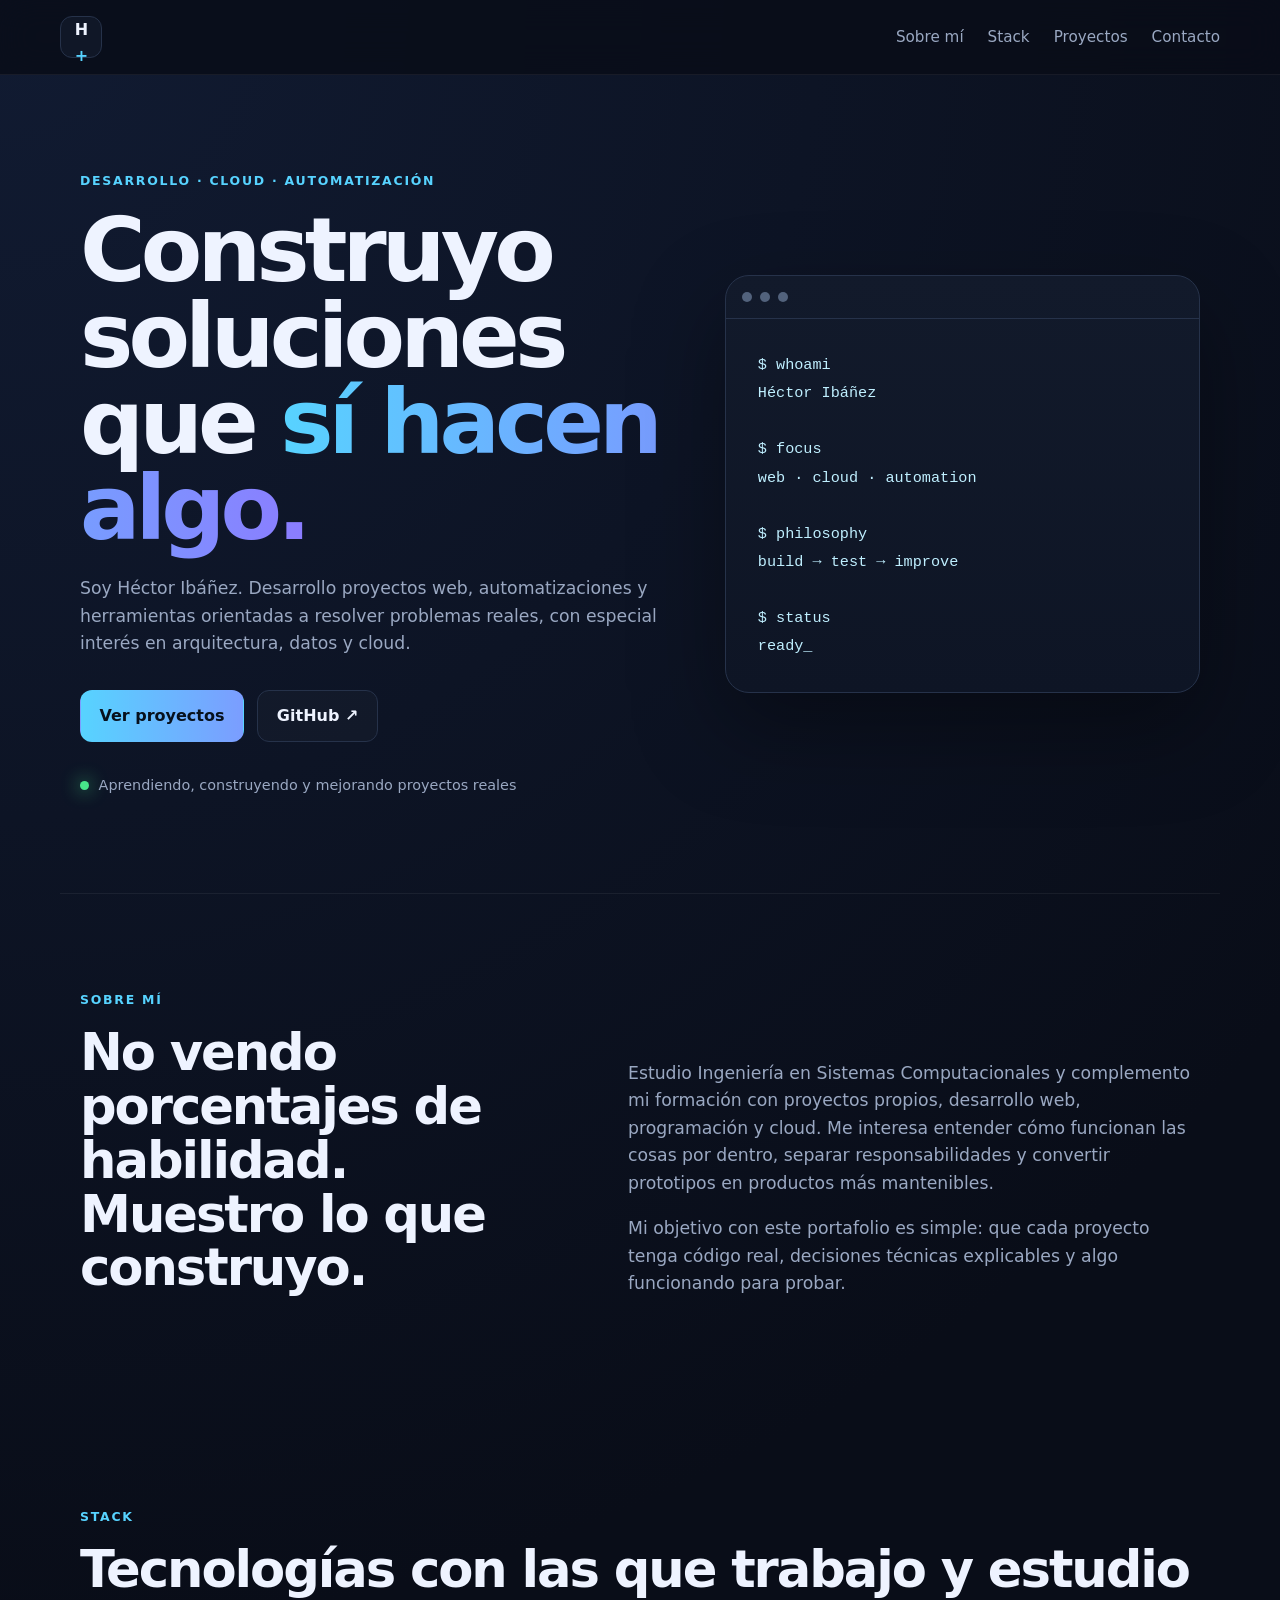
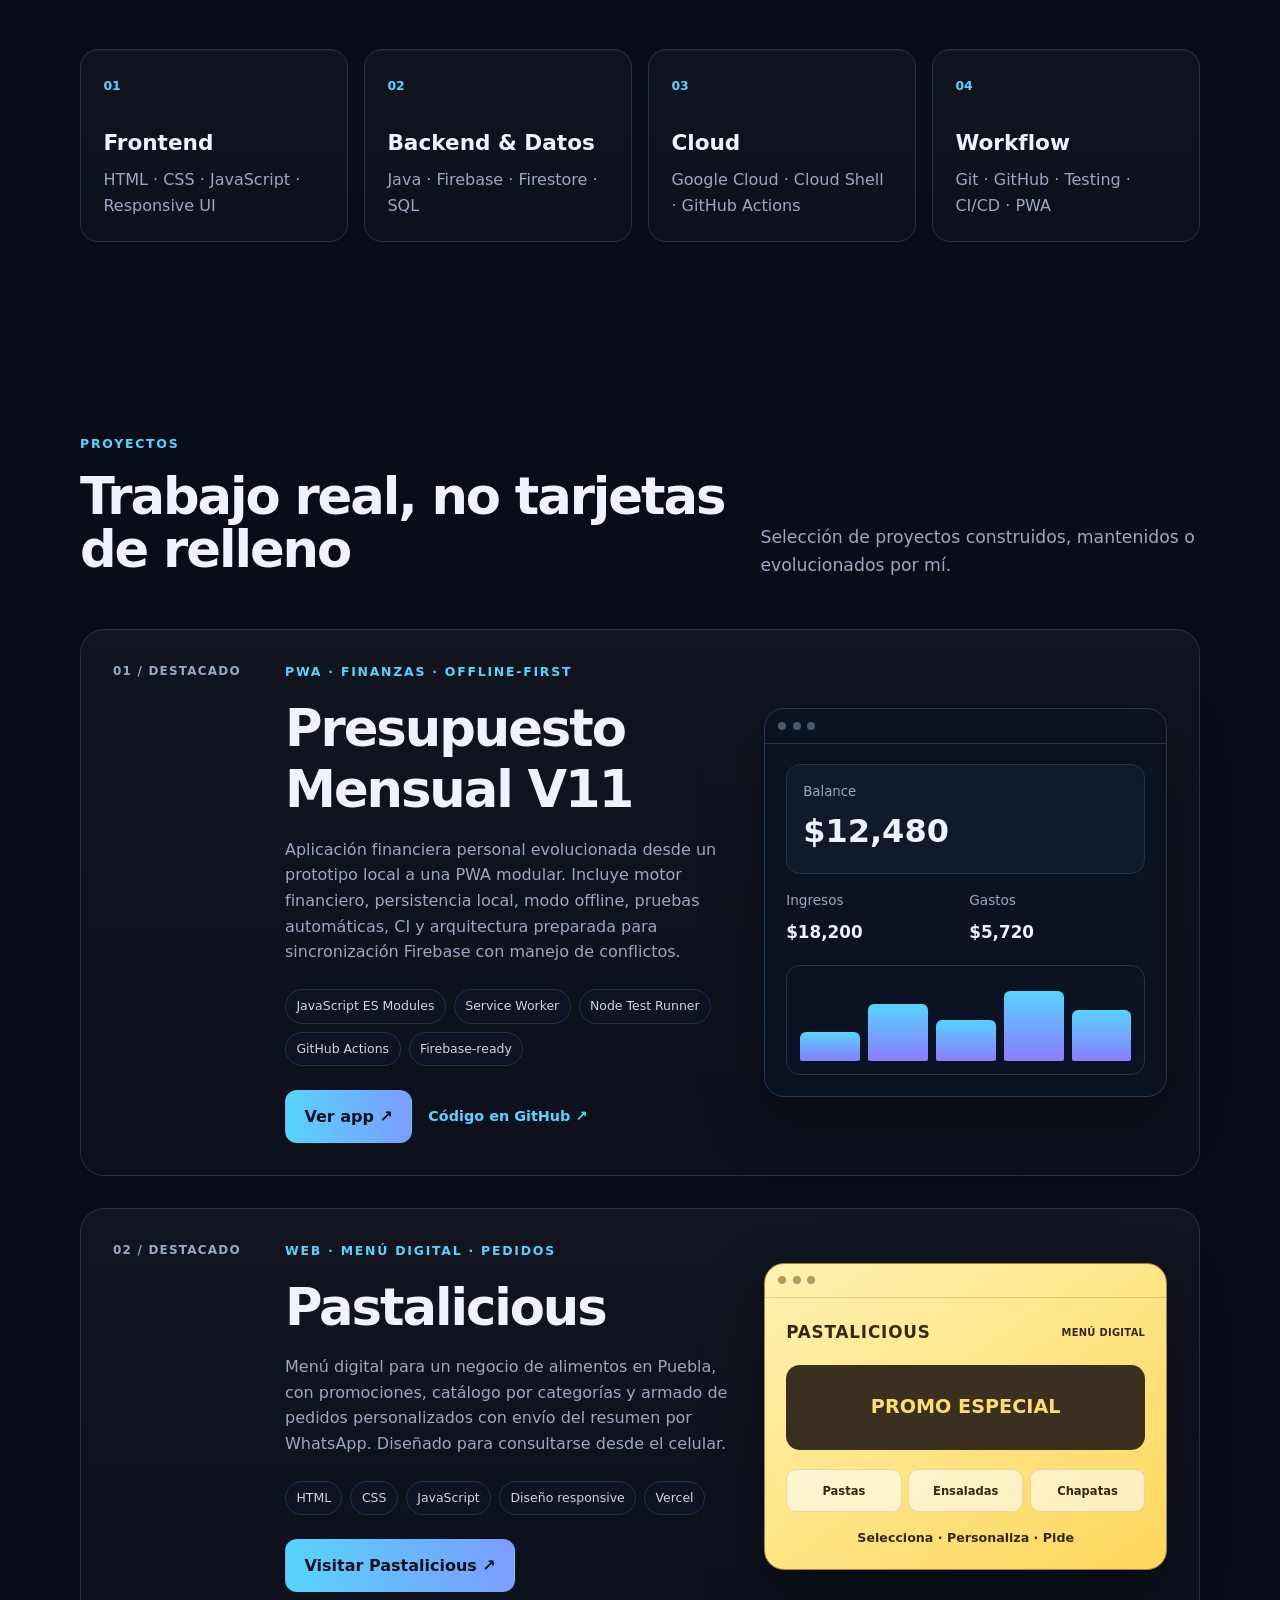
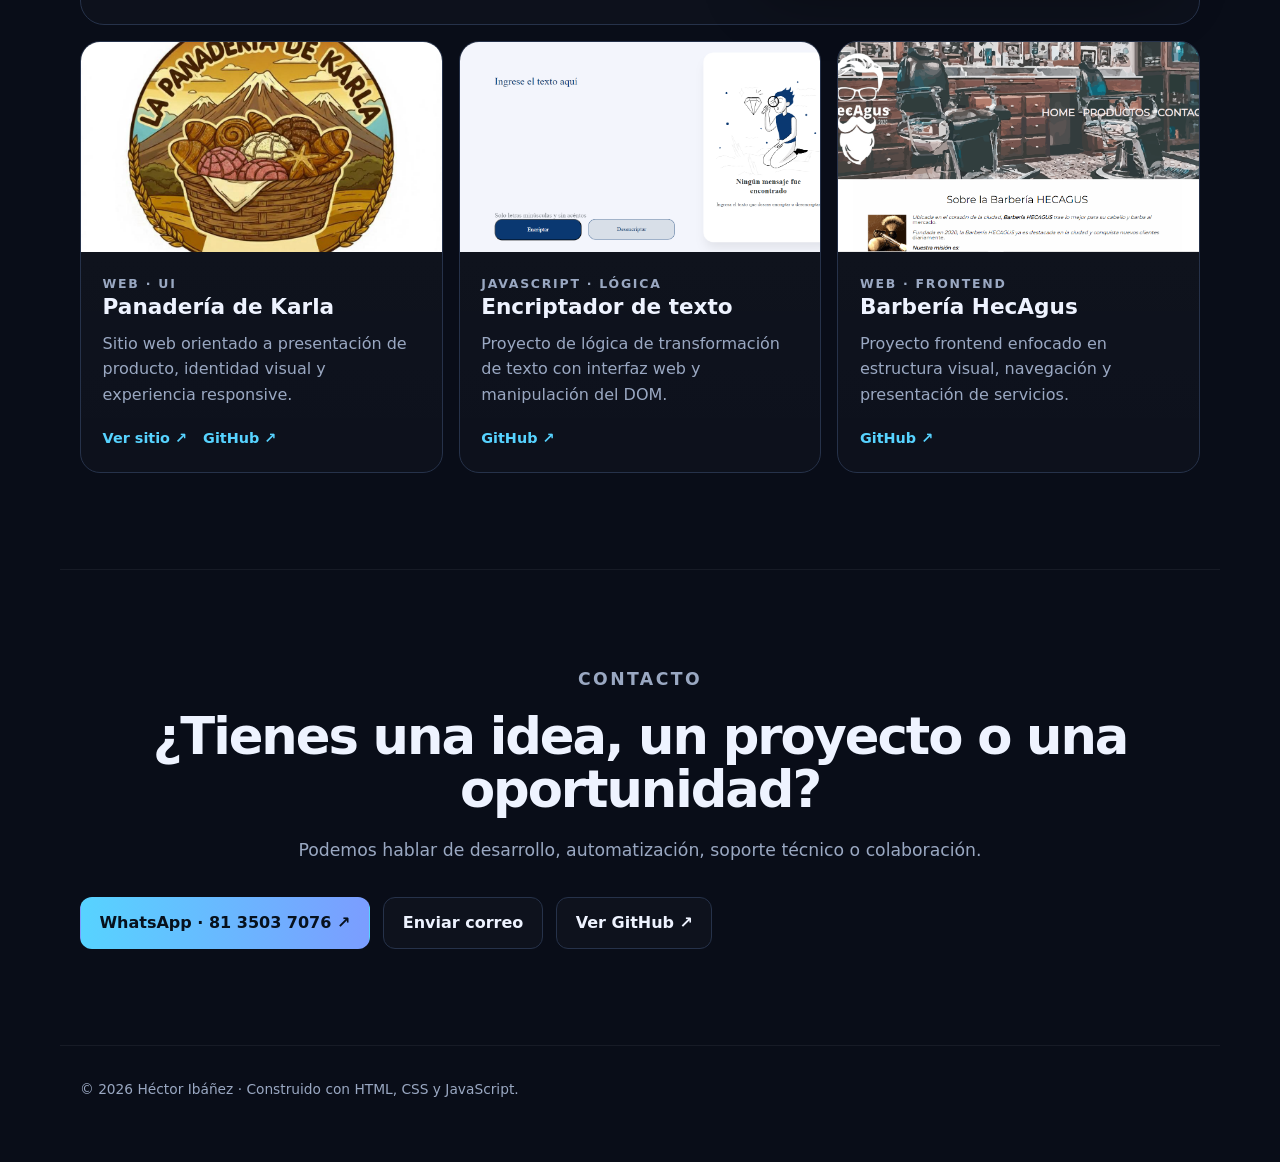
==== index.html @ edf7387d "feat(portfolio): add WhatsApp contact link" ====
<!doctype html>
<html lang="es">
<head>
  <meta charset="utf-8">
  <meta name="viewport" content="width=device-width, initial-scale=1">
  <meta name="description" content="Portafolio de Héctor Ibáñez: desarrollo web, automatización, cloud y proyectos reales.">
  <meta name="theme-color" content="#0b1020">
  <title>Héctor Ibáñez · Portafolio</title>
  <link rel="icon" href="img/hA.png" type="image/png">
  <link rel="stylesheet" href="index.css">
  <script src="index.js" defer></script>
</head>
<body>
  <header class="site-header">
    <a class="brand" href="#home" aria-label="Ir al inicio">H<span>+</span></a>
    <button class="menu-toggle" type="button" aria-label="Abrir menú" aria-expanded="false">☰</button>
    <nav class="nav" aria-label="Navegación principal">
      <a href="#about">Sobre mí</a>
      <a href="#stack">Stack</a>
      <a href="#projects">Proyectos</a>
      <a href="#contact">Contacto</a>
    </nav>
  </header>

  <main>
    <section class="hero section" id="home">
      <div class="hero-copy">
        <p class="eyebrow">DESARROLLO · CLOUD · AUTOMATIZACIÓN</p>
        <h1>Construyo soluciones que <span>sí hacen algo.</span></h1>
        <p class="hero-text">Soy Héctor Ibáñez. Desarrollo proyectos web, automatizaciones y herramientas orientadas a resolver problemas reales, con especial interés en arquitectura, datos y cloud.</p>
        <div class="hero-actions">
          <a class="button primary" href="#projects">Ver proyectos</a>
          <a class="button ghost" href="https://github.com/hecagus" target="_blank" rel="noopener noreferrer">GitHub ↗</a>
        </div>
        <div class="status"><span class="status-dot"></span> Aprendiendo, construyendo y mejorando proyectos reales</div>
      </div>
      <div class="hero-visual" aria-hidden="true">
        <div class="terminal-card">
          <div class="terminal-top"><span></span><span></span><span></span></div>
          <pre><code>$ whoami
Héctor Ibáñez

$ focus
web · cloud · automation

$ philosophy
build → test → improve

$ status
ready_</code></pre>
        </div>
      </div>
    </section>

    <section class="section split" id="about">
      <div>
        <p class="section-kicker">SOBRE MÍ</p>
        <h2>No vendo porcentajes de habilidad. Muestro lo que construyo.</h2>
      </div>
      <div class="about-copy">
        <p>Estudio Ingeniería en Sistemas Computacionales y complemento mi formación con proyectos propios, desarrollo web, programación y cloud. Me interesa entender cómo funcionan las cosas por dentro, separar responsabilidades y convertir prototipos en productos más mantenibles.</p>
        <p>Mi objetivo con este portafolio es simple: que cada proyecto tenga código real, decisiones técnicas explicables y algo funcionando para probar.</p>
      </div>
    </section>

    <section class="section" id="stack">
      <div class="section-heading">
        <div>
          <p class="section-kicker">STACK</p>
          <h2>Tecnologías con las que trabajo y estudio</h2>
        </div>
      </div>
      <div class="stack-grid">
        <article class="stack-card"><span>01</span><h3>Frontend</h3><p>HTML · CSS · JavaScript · Responsive UI</p></article>
        <article class="stack-card"><span>02</span><h3>Backend & Datos</h3><p>Java · Firebase · Firestore · SQL</p></article>
        <article class="stack-card"><span>03</span><h3>Cloud</h3><p>Google Cloud · Cloud Shell · GitHub Actions</p></article>
        <article class="stack-card"><span>04</span><h3>Workflow</h3><p>Git · GitHub · Testing · CI/CD · PWA</p></article>
      </div>
    </section>

    <section class="section" id="projects">
      <div class="section-heading">
        <div>
          <p class="section-kicker">PROYECTOS</p>
          <h2>Trabajo real, no tarjetas de relleno</h2>
        </div>
        <p>Selección de proyectos construidos, mantenidos o evolucionados por mí.</p>
      </div>

      <article class="featured-project">
        <div class="project-index">01 / DESTACADO</div>
        <div class="featured-copy">
          <p class="project-type">PWA · FINANZAS · OFFLINE-FIRST</p>
          <h3>Presupuesto Mensual V11</h3>
          <p>Aplicación financiera personal evolucionada desde un prototipo local a una PWA modular. Incluye motor financiero, persistencia local, modo offline, pruebas automáticas, CI y arquitectura preparada para sincronización Firebase con manejo de conflictos.</p>
          <ul class="tech-list">
            <li>JavaScript ES Modules</li><li>Service Worker</li><li>Node Test Runner</li><li>GitHub Actions</li><li>Firebase-ready</li>
          </ul>
          <div class="project-actions">
            <a class="button primary" href="https://presupuesto-mensual-jade.vercel.app/index.html" target="_blank" rel="noopener noreferrer">Ver app ↗</a>
            <a class="text-link" href="https://github.com/hecagus/PRESUPUESTO-MENSUAL" target="_blank" rel="noopener noreferrer">Código en GitHub ↗</a>
          </div>
        </div>
        <div class="project-mockup budget-mockup" aria-label="Vista conceptual de la aplicación Presupuesto Mensual">
          <div class="mockup-bar"><span></span><span></span><span></span></div>
          <div class="mockup-body">
            <div class="metric"><small>Balance</small><strong>$12,480</strong></div>
            <div class="mini-grid"><span>Ingresos</span><span>Gastos</span><b>$18,200</b><b>$5,720</b></div>
            <div class="fake-chart"><i></i><i></i><i></i><i></i><i></i></div>
          </div>
        </div>
      </article>

      <article class="featured-project" aria-labelledby="pastalicious-title">
        <div class="project-index">02 / DESTACADO</div>
        <div class="featured-copy">
          <p class="project-type">WEB · MENÚ DIGITAL · PEDIDOS</p>
          <h3 id="pastalicious-title">Pastalicious</h3>
          <p>Menú digital para un negocio de alimentos en Puebla, con promociones, catálogo por categorías y armado de pedidos personalizados con envío del resumen por WhatsApp. Diseñado para consultarse desde el celular.</p>
          <ul class="tech-list">
            <li>HTML</li><li>CSS</li><li>JavaScript</li><li>Diseño responsive</li><li>Vercel</li>
          </ul>
          <div class="project-actions">
            <a class="button primary" href="https://hecagus-pastalicius-menu.vercel.app/promociones.html" target="_blank" rel="noopener noreferrer">Visitar Pastalicious ↗</a>
          </div>
        </div>
        <div class="project-mockup pasta-mockup" aria-label="Vista conceptual del menú digital de Pastalicious">
          <div class="mockup-bar"><span></span><span></span><span></span></div>
          <div class="mockup-body">
            <div class="pasta-preview-title">PASTALICIOUS <small>Menú digital</small></div>
            <div class="pasta-preview-promo">PROMO ESPECIAL</div>
            <div class="pasta-preview-categories">
              <span>Pastas</span><span>Ensaladas</span><span>Chapatas</span>
            </div>
            <div class="pasta-preview-footer">Selecciona · Personaliza · Pide</div>
          </div>
        </div>
      </article>

      <div class="projects-grid">
        <article class="project-card">
          <img src="img/Logopan.png" alt="Panadería de Karla" loading="lazy">
          <div class="project-card-body">
            <p class="project-type">WEB · UI</p>
            <h3>Panadería de Karla</h3>
            <p>Sitio web orientado a presentación de producto, identidad visual y experiencia responsive.</p>
            <div class="card-links"><a href="https://hecagus.github.io/Panader-a-/" target="_blank" rel="noopener noreferrer">Ver sitio ↗</a><a href="https://github.com/hecagus/Panader-a-" target="_blank" rel="noopener noreferrer">GitHub ↗</a></div>
          </div>
        </article>

        <article class="project-card">
          <img src="img/encriptadoor.png" alt="Encriptador de texto" loading="lazy">
          <div class="project-card-body">
            <p class="project-type">JAVASCRIPT · LÓGICA</p>
            <h3>Encriptador de texto</h3>
            <p>Proyecto de lógica de transformación de texto con interfaz web y manipulación del DOM.</p>
            <div class="card-links"><a href="https://github.com/hecagus/encriptadoor" target="_blank" rel="noopener noreferrer">GitHub ↗</a></div>
          </div>
        </article>

        <article class="project-card">
          <img src="img/barberhecagus.png" alt="Barbería HecAgus" loading="lazy">
          <div class="project-card-body">
            <p class="project-type">WEB · FRONTEND</p>
            <h3>Barbería HecAgus</h3>
            <p>Proyecto frontend enfocado en estructura visual, navegación y presentación de servicios.</p>
            <div class="card-links"><a href="https://github.com/hecagus/barberia" target="_blank" rel="noopener noreferrer">GitHub ↗</a></div>
          </div>
        </article>
      </div>
    </section>

    <section class="section contact" id="contact">
      <p class="section-kicker">CONTACTO</p>
      <h2>¿Tienes una idea, un proyecto o una oportunidad?</h2>
      <p>Podemos hablar de desarrollo, automatización, soporte técnico o colaboración.</p>
      <div class="hero-actions">
        <a class="button primary" href="https://wa.me/528135037076" target="_blank" rel="noopener noreferrer" aria-label="Contactar por WhatsApp al 81 3503 7076">WhatsApp · 81 3503 7076 ↗</a>
        <a class="button ghost" href="mailto:hec17tor@gmail.com">Enviar correo</a>
        <a class="button ghost" href="https://github.com/hecagus" target="_blank" rel="noopener noreferrer">Ver GitHub ↗</a>
      </div>
    </section>
  </main>

  <footer>
    <p>© <span id="year"></span> Héctor Ibáñez · Construido con HTML, CSS y JavaScript.</p>
  </footer>
</body>
</html>
---- index.css ----
:root{
  --bg:#090d18;
  --panel:#101727;
  --panel-2:#151e31;
  --text:#eef3ff;
  --muted:#9aa8c2;
  --line:#26324a;
  --accent:#57d3ff;
  --accent-2:#8b7cff;
  --max:1160px;
}
*{box-sizing:border-box}
html{scroll-behavior:smooth}
body{margin:0;background:radial-gradient(circle at top left,#111b32 0,#090d18 36%),var(--bg);color:var(--text);font-family:Inter,ui-sans-serif,system-ui,-apple-system,BlinkMacSystemFont,"Segoe UI",sans-serif;line-height:1.6}
a{color:inherit;text-decoration:none}
img{max-width:100%;display:block}
button{font:inherit}
.site-header{position:sticky;top:0;z-index:20;display:flex;align-items:center;justify-content:space-between;gap:1rem;padding:1rem max(1.25rem,calc((100vw - var(--max))/2));background:rgba(9,13,24,.82);border-bottom:1px solid rgba(255,255,255,.06);backdrop-filter:blur(16px)}
.brand{display:grid;place-items:center;width:42px;height:42px;border:1px solid var(--line);border-radius:12px;font-weight:800;letter-spacing:-.05em;background:var(--panel)}
.brand span{color:var(--accent)}
.nav{display:flex;gap:1.5rem;align-items:center}
.nav a{color:var(--muted);font-size:.95rem;transition:.2s ease}
.nav a:hover,.nav a:focus-visible{color:var(--text)}
.menu-toggle{display:none;background:transparent;color:var(--text);border:1px solid var(--line);border-radius:10px;padding:.45rem .65rem}
.section{max-width:var(--max);margin:0 auto;padding:6rem 1.25rem}
.hero{min-height:82vh;display:grid;grid-template-columns:1.1fr .9fr;gap:4rem;align-items:center}
.eyebrow,.section-kicker,.project-type{margin:0 0 1rem;color:var(--accent);font-size:.78rem;font-weight:800;letter-spacing:.14em}
h1,h2,h3,p{margin-top:0}
h1{font-size:clamp(3rem,7vw,6.4rem);line-height:.96;letter-spacing:-.055em;margin-bottom:1.5rem;max-width:900px}
h1 span{background:linear-gradient(90deg,var(--accent),var(--accent-2));-webkit-background-clip:text;background-clip:text;color:transparent}
h2{font-size:clamp(2rem,4vw,3.6rem);line-height:1.05;letter-spacing:-.04em;margin-bottom:1.25rem}
h3{font-size:1.35rem;line-height:1.2}
.hero-text,.about-copy p,.section-heading>p,.contact>p{color:var(--muted);font-size:1.08rem;max-width:720px}
.hero-actions{display:flex;flex-wrap:wrap;gap:.85rem;margin-top:2rem}
.button{display:inline-flex;align-items:center;justify-content:center;min-height:46px;padding:.78rem 1.15rem;border-radius:12px;border:1px solid transparent;font-weight:800;transition:transform .2s ease,border-color .2s ease,background .2s ease}
.button:hover{transform:translateY(-2px)}
.button.primary{background:linear-gradient(90deg,var(--accent),#7b9dff);color:#07111d}
.button.ghost{border-color:var(--line);background:rgba(255,255,255,.02)}
.status{display:flex;align-items:center;gap:.6rem;color:var(--muted);font-size:.9rem;margin-top:2rem}
.status-dot{width:9px;height:9px;border-radius:50%;background:#48e58a;box-shadow:0 0 18px #48e58a}
.hero-visual{display:flex;justify-content:center}
.terminal-card{width:min(100%,500px);border:1px solid var(--line);border-radius:24px;overflow:hidden;background:linear-gradient(180deg,#121a2b,#0e1525);box-shadow:0 35px 90px rgba(0,0,0,.35)}
.terminal-top{display:flex;gap:.5rem;padding:1rem;border-bottom:1px solid var(--line)}
.terminal-top span{width:10px;height:10px;border-radius:50%;background:#52627c}
.terminal-card pre{margin:0;padding:2rem;overflow:auto;color:#bfefff;font-size:.95rem;line-height:1.85}
.split{display:grid;grid-template-columns:.9fr 1.1fr;gap:5rem;border-top:1px solid rgba(255,255,255,.06)}
.about-copy{align-self:end}
.section-heading{display:flex;justify-content:space-between;align-items:end;gap:2rem;margin-bottom:2rem}
.stack-grid{display:grid;grid-template-columns:repeat(4,1fr);gap:1rem}
.stack-card,.project-card,.featured-project{border:1px solid var(--line);background:linear-gradient(180deg,rgba(255,255,255,.03),rgba(255,255,255,.015));box-shadow:inset 0 1px 0 rgba(255,255,255,.03)}
.stack-card{padding:1.4rem;border-radius:18px;min-height:180px}
.stack-card span{color:var(--accent);font-size:.78rem;font-weight:800}
.stack-card h3{margin-top:2rem;margin-bottom:.7rem}
.stack-card p,.project-card p{color:var(--muted);margin-bottom:0}
.featured-project{display:grid;grid-template-columns:140px 1fr .9fr;gap:2rem;padding:2rem;border-radius:24px;margin-top:2rem;align-items:center}
.project-index{align-self:start;color:var(--muted);font-size:.75rem;font-weight:800;letter-spacing:.1em}
.featured-copy h3{font-size:clamp(2rem,4vw,3.2rem);letter-spacing:-.04em;margin-bottom:1rem}
.featured-copy>p:not(.project-type){color:var(--muted)}
.tech-list{display:flex;flex-wrap:wrap;gap:.5rem;padding:0;margin:1.5rem 0;list-style:none}
.tech-list li{padding:.4rem .65rem;border:1px solid var(--line);border-radius:999px;color:#cbd6ea;font-size:.78rem;background:#0d1423}
.project-actions{display:flex;flex-wrap:wrap;align-items:center;gap:1rem;margin-top:1.5rem}
.text-link,.card-links a{color:var(--accent);font-weight:800;font-size:.9rem}
.project-mockup{border:1px solid #2b3854;border-radius:20px;overflow:hidden;background:#0b1221;box-shadow:0 25px 60px rgba(0,0,0,.35)}
.mockup-bar{display:flex;gap:.4rem;padding:.8rem;border-bottom:1px solid var(--line)}
.mockup-bar span{width:8px;height:8px;border-radius:50%;background:#4b5870}
.mockup-body{padding:1.3rem}
.metric{padding:1rem;border:1px solid var(--line);border-radius:14px;background:#111a2c}
.metric small{display:block;color:var(--muted)}
.metric strong{display:block;font-size:2rem;margin-top:.2rem}
.mini-grid{display:grid;grid-template-columns:1fr 1fr;gap:.45rem;margin-top:1rem;color:var(--muted);font-size:.85rem}
.mini-grid b{color:var(--text);font-size:1.05rem}
.fake-chart{height:110px;display:flex;align-items:end;gap:.5rem;margin-top:1.2rem;padding:.8rem;border:1px solid var(--line);border-radius:14px}
.fake-chart i{display:block;flex:1;border-radius:6px 6px 2px 2px;background:linear-gradient(180deg,var(--accent),var(--accent-2))}
.fake-chart i:nth-child(1){height:35%}.fake-chart i:nth-child(2){height:70%}.fake-chart i:nth-child(3){height:50%}.fake-chart i:nth-child(4){height:85%}.fake-chart i:nth-child(5){height:62%}
.pasta-mockup{background:linear-gradient(145deg,#fff3b1,#ffd65b);border-color:#9e853e;color:#33290f}
.pasta-mockup .mockup-bar{border-color:rgba(51,41,15,.15)}
.pasta-mockup .mockup-bar span{background:#b29a62}
.pasta-preview-title{display:flex;align-items:center;justify-content:space-between;gap:.5rem;font-size:1.05rem;font-weight:900;letter-spacing:.05em}
.pasta-preview-title small{font-size:.62rem;font-weight:800;text-transform:uppercase;letter-spacing:.03em}
.pasta-preview-promo{margin:1.2rem 0;padding:1.7rem .8rem;border-radius:14px;background:#3b3020;color:#ffdc70;text-align:center;font-size:1.2rem;font-weight:900}
.pasta-preview-categories{display:grid;grid-template-columns:repeat(3,1fr);gap:.4rem}
.pasta-preview-categories span{padding:.7rem .2rem;border:1px solid rgba(51,41,15,.13);border-radius:10px;background:rgba(255,255,255,.57);text-align:center;font-size:.72rem;font-weight:800}
.pasta-preview-footer{margin-top:1rem;text-align:center;font-size:.79rem;font-weight:800}
.projects-grid{display:grid;grid-template-columns:repeat(3,1fr);gap:1rem;margin-top:1rem}
.project-card{border-radius:20px;overflow:hidden}
.project-card img{width:100%;height:210px;object-fit:cover;background:#fff}
.project-card-body{padding:1.35rem}
.project-card-body h3{margin-bottom:.7rem}
.card-links{display:flex;gap:1rem;margin-top:1.25rem}
.contact{border-top:1px solid rgba(255,255,255,.06);text-align:center}
.contact .section-kicker,.contact h2,.contact>p,.contact .hero-actions{margin-left:auto;margin-right:auto}
footer{max-width:var(--max);margin:0 auto;padding:2rem 1.25rem 3rem;color:var(--muted);font-size:.86rem;border-top:1px solid rgba(255,255,255,.06)}
@media (max-width:900px){
  .hero,.split,.featured-project{grid-template-columns:1fr}
  .hero{gap:2rem;padding-top:4.5rem}
  .hero-visual{justify-content:flex-start}
  .split{gap:2rem}
  .stack-grid{grid-template-columns:repeat(2,1fr)}
  .projects-grid{grid-template-columns:1fr 1fr}
  .project-index{display:none}
}
@media (max-width:680px){
  .section{padding:4.5rem 1rem}
  .site-header{padding:.8rem 1rem}
  .menu-toggle{display:block}
  .nav{position:absolute;top:100%;left:0;right:0;display:none;flex-direction:column;align-items:stretch;padding:1rem;background:#0b1020;border-bottom:1px solid var(--line)}
  .nav.open{display:flex}
  .nav a{padding:.8rem;border-radius:10px}
  .section-heading{display:block}
  .stack-grid,.projects-grid{grid-template-columns:1fr}
  .featured-project{padding:1.25rem}
  .project-card img{height:190px}
  h1{font-size:clamp(2.9rem,15vw,4.4rem)}
}
@media (prefers-reduced-motion:reduce){html{scroll-behavior:auto}*{transition:none!important}}
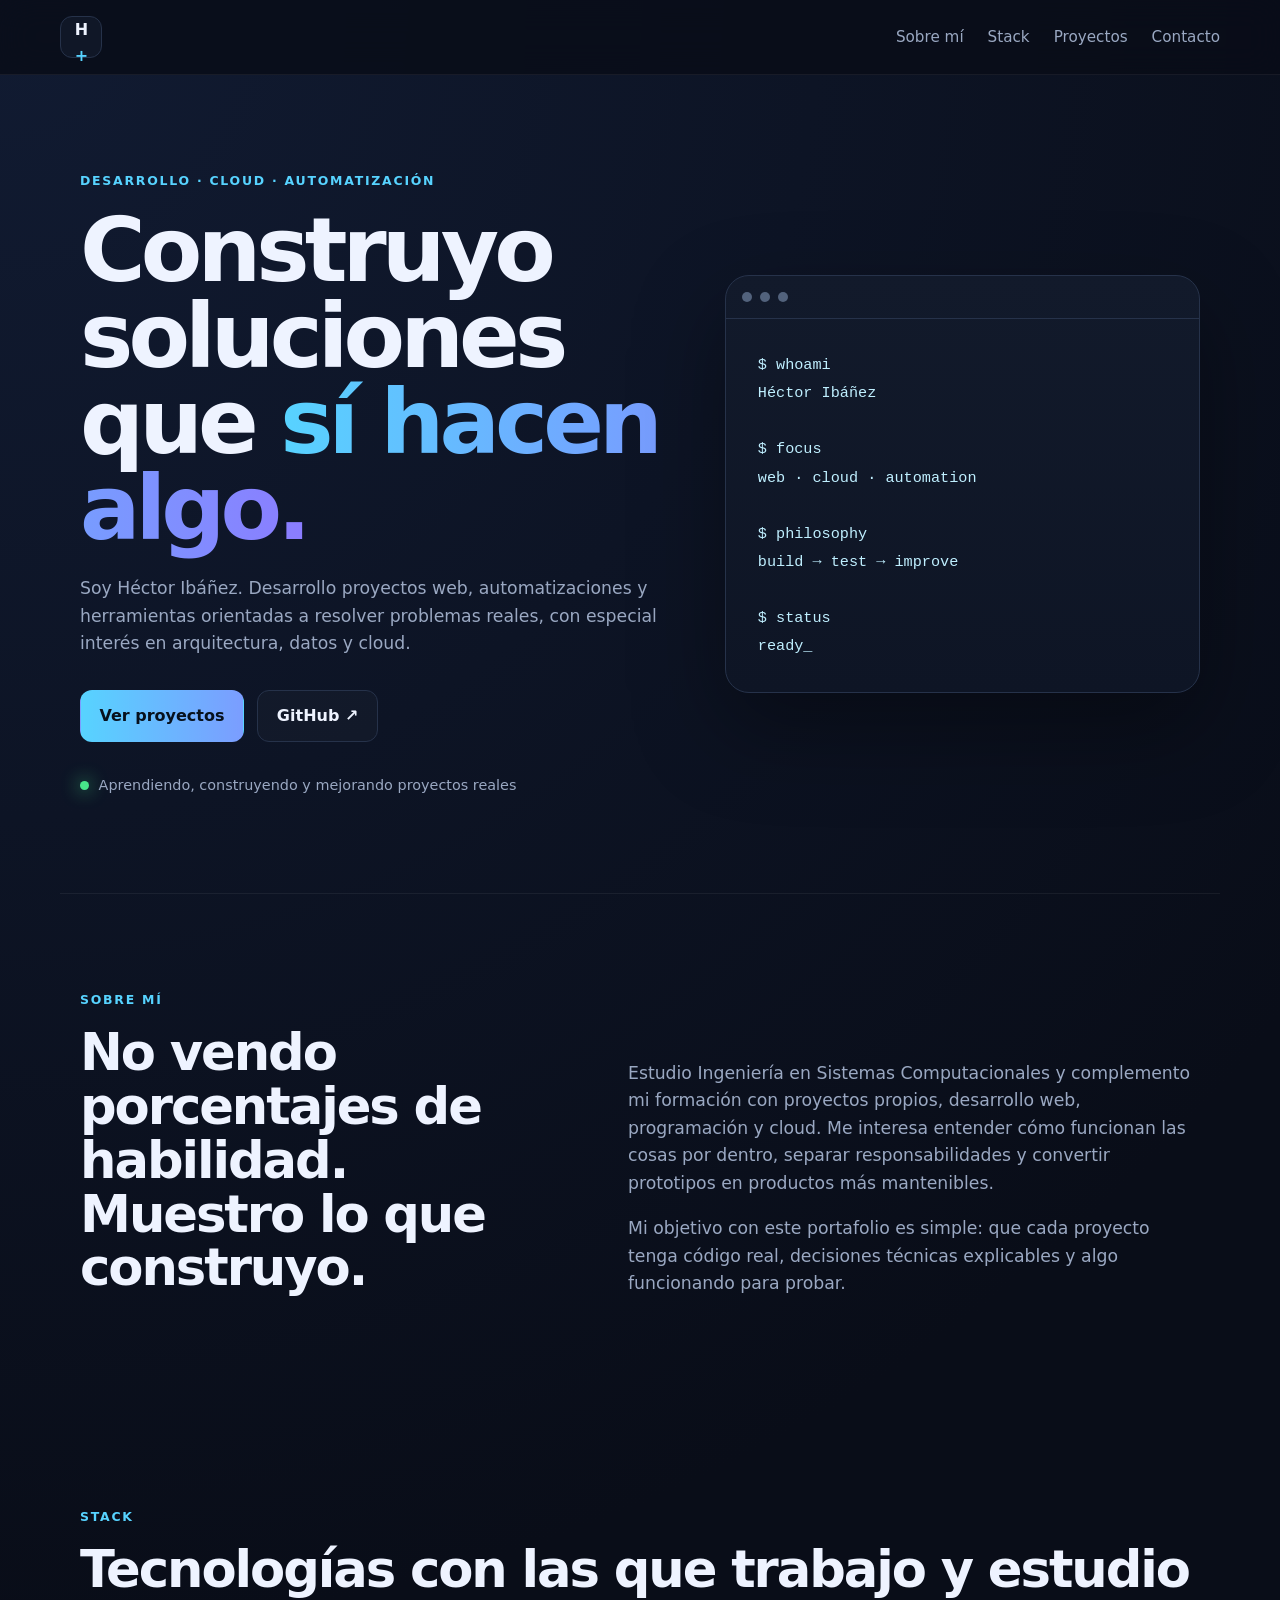
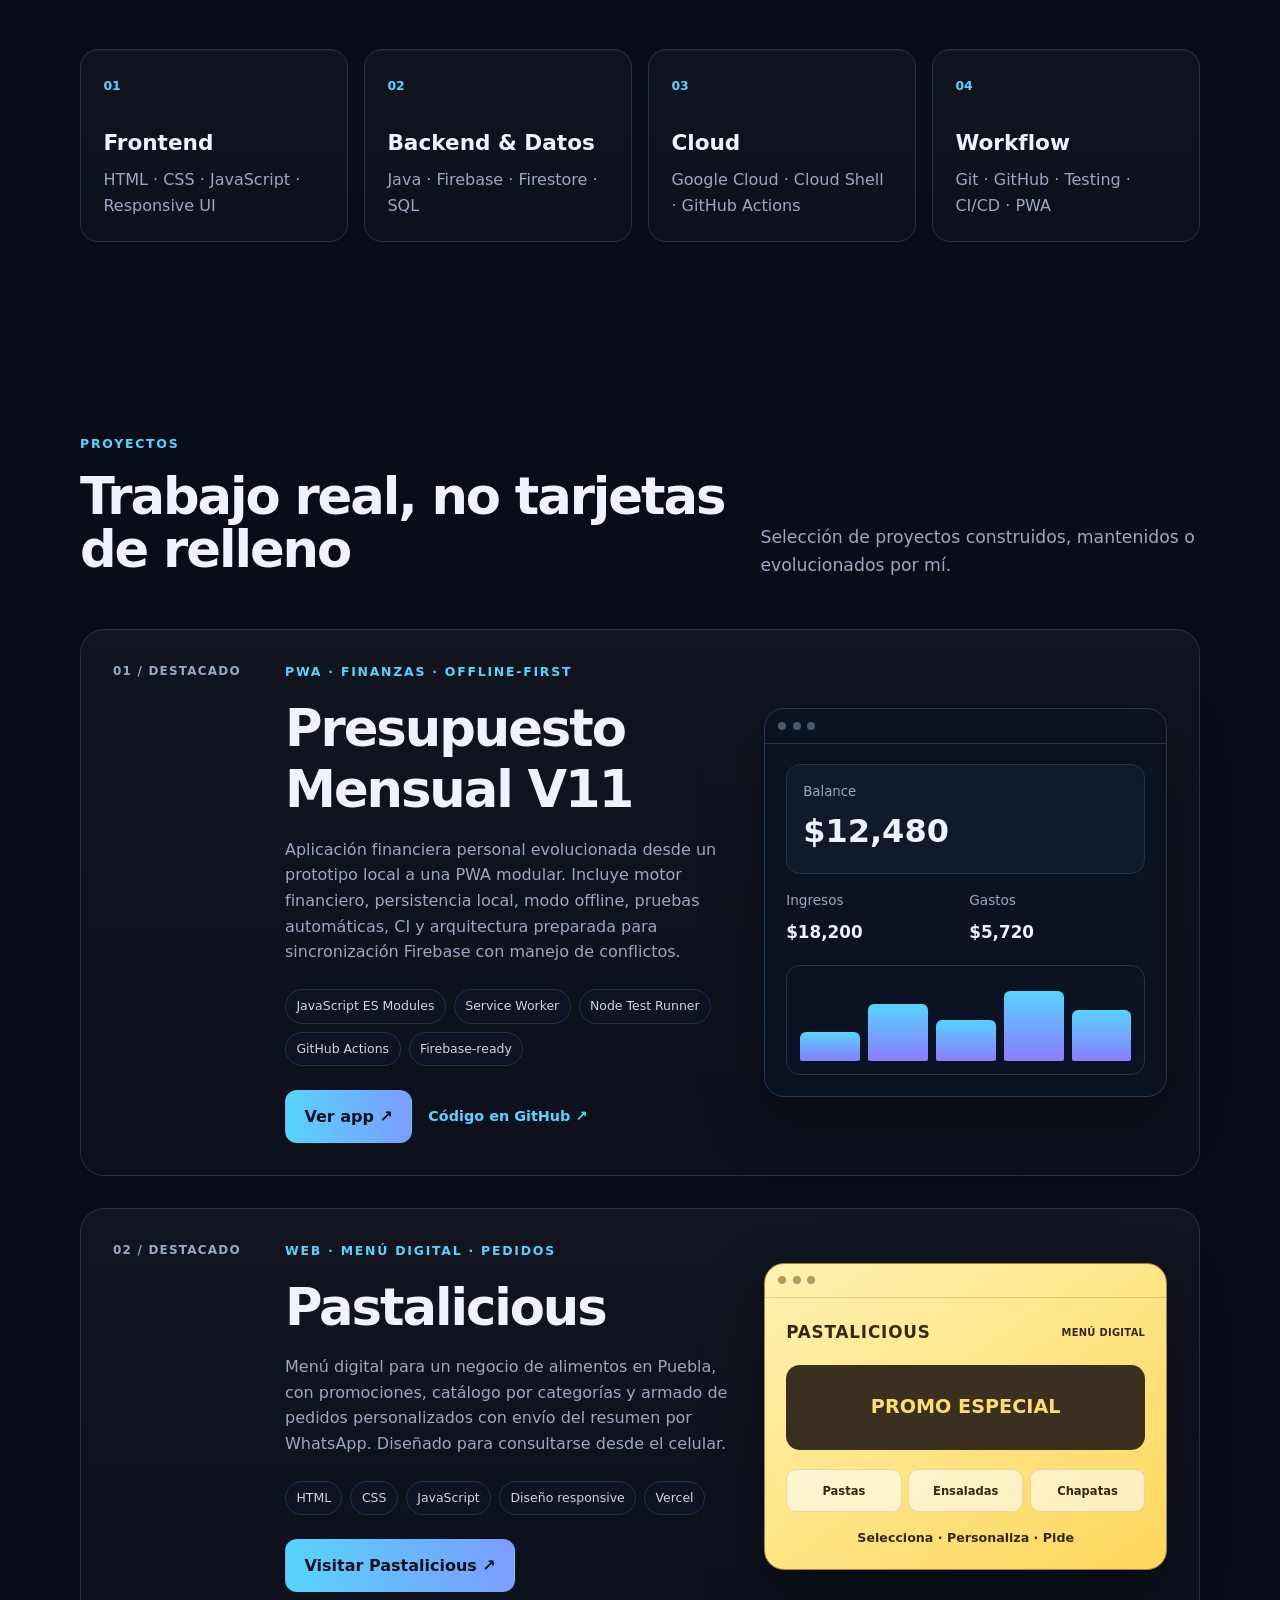
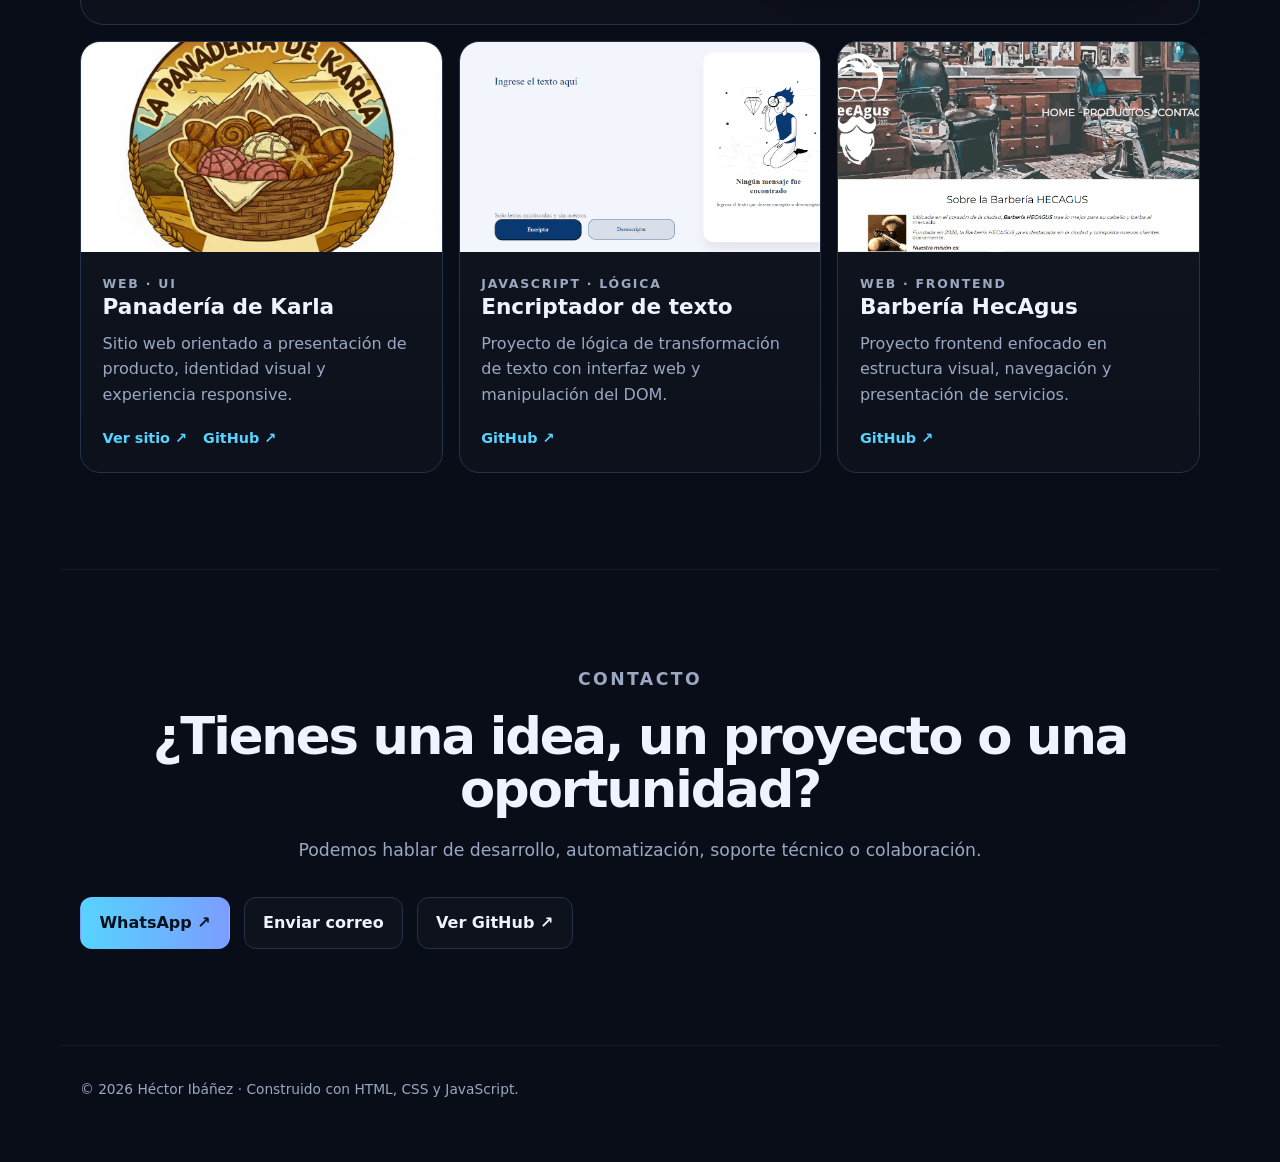
==== commit 409fa9ad: "fix(portfolio): hide WhatsApp number from contact button" ====
--- a/index.html
+++ b/index.html
@@ -175,7 +175,7 @@
       <h2>¿Tienes una idea, un proyecto o una oportunidad?</h2>
       <p>Podemos hablar de desarrollo, automatización, soporte técnico o colaboración.</p>
       <div class="hero-actions">
-        <a class="button primary" href="https://wa.me/528135037076" target="_blank" rel="noopener noreferrer" aria-label="Contactar por WhatsApp al 81 3503 7076">WhatsApp · 81 3503 7076 ↗</a>
+        <a class="button primary" href="https://wa.me/528135037076" target="_blank" rel="noopener noreferrer" aria-label="Contactar por WhatsApp">WhatsApp ↗</a>
         <a class="button ghost" href="mailto:hec17tor@gmail.com">Enviar correo</a>
         <a class="button ghost" href="https://github.com/hecagus" target="_blank" rel="noopener noreferrer">Ver GitHub ↗</a>
       </div>
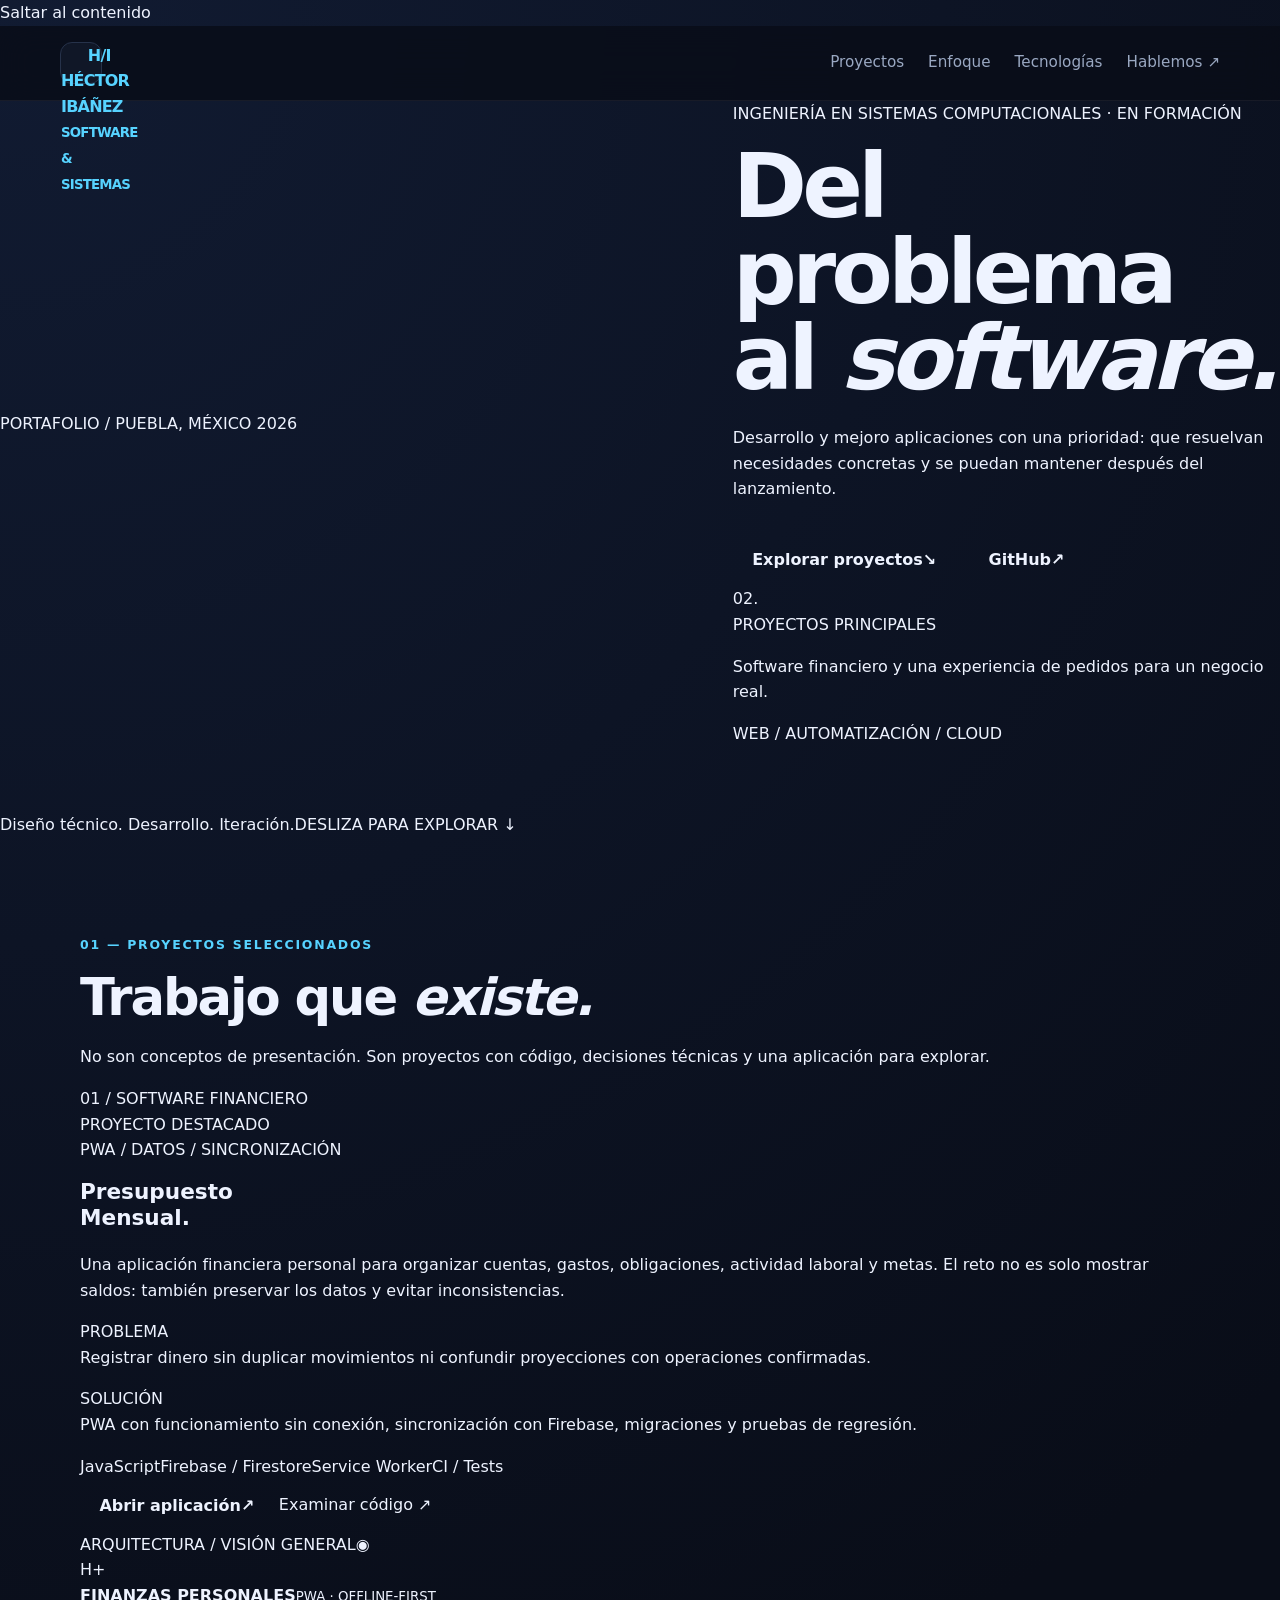
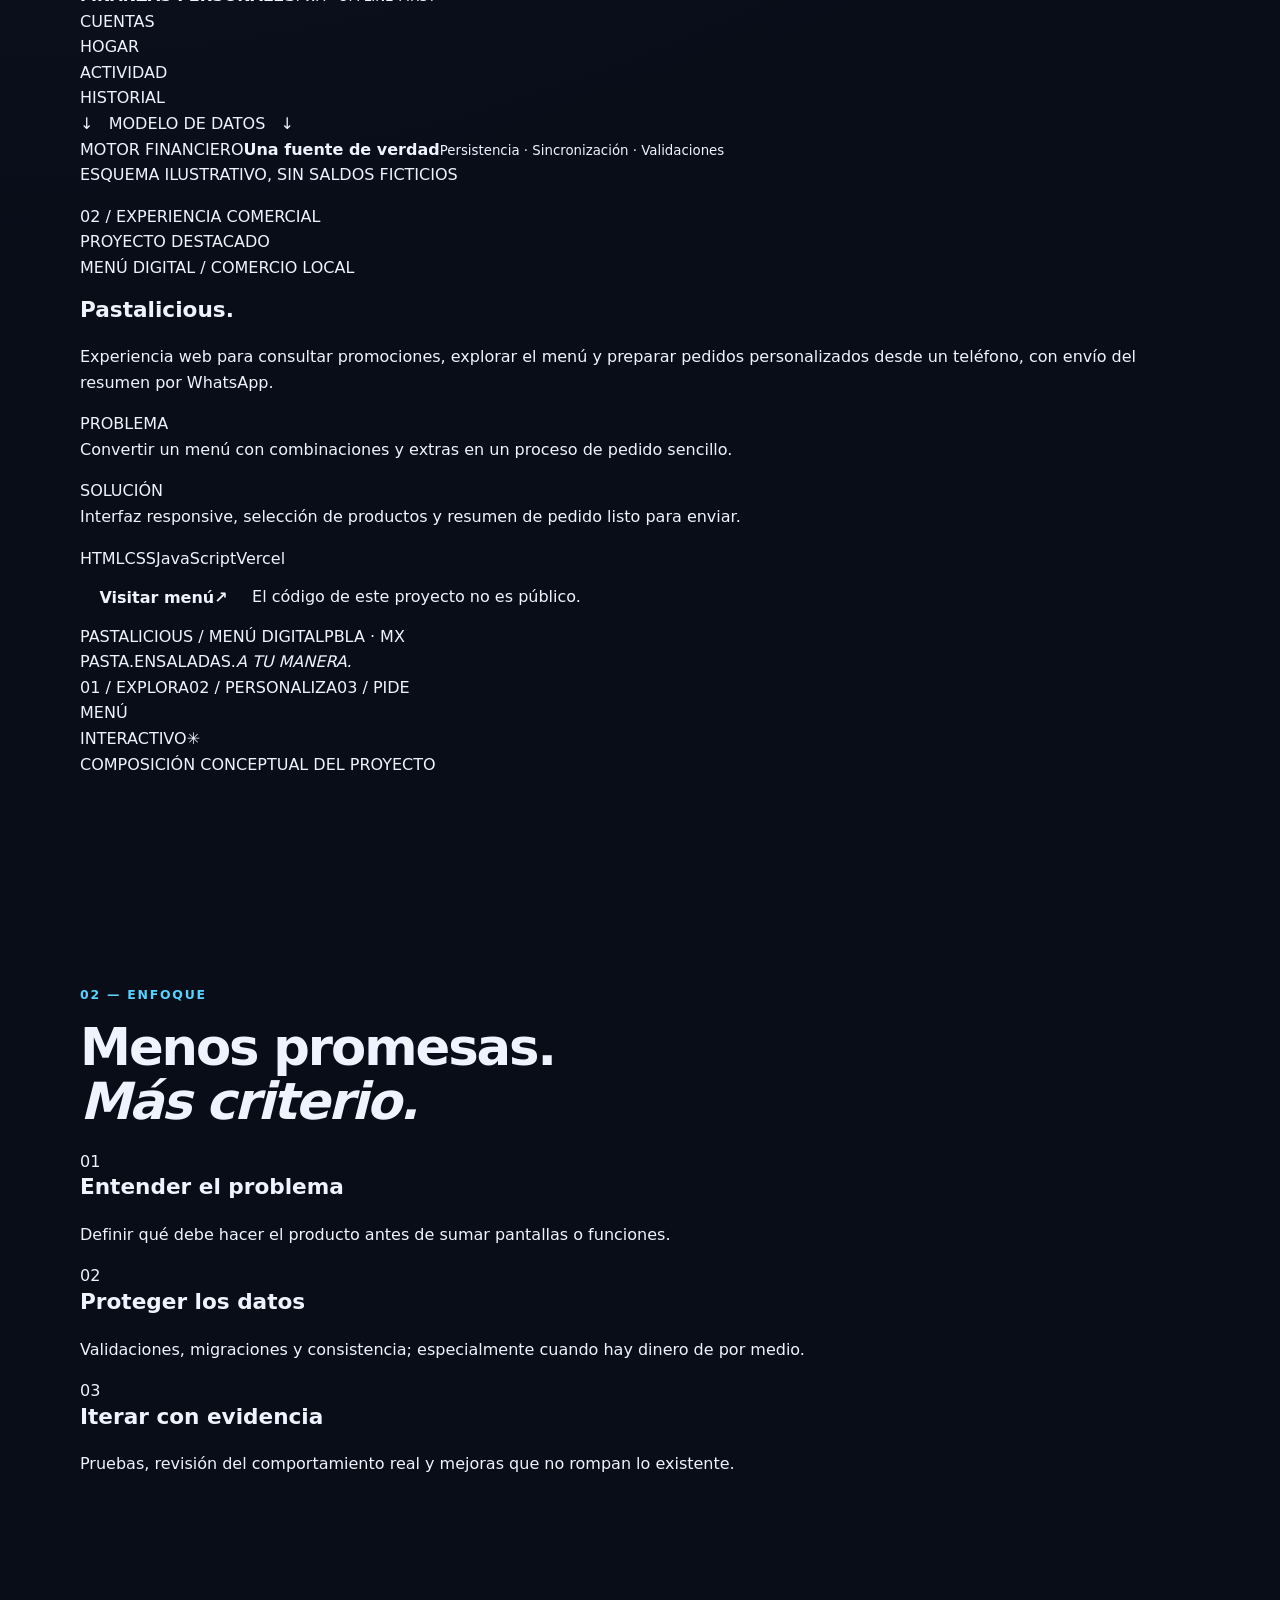
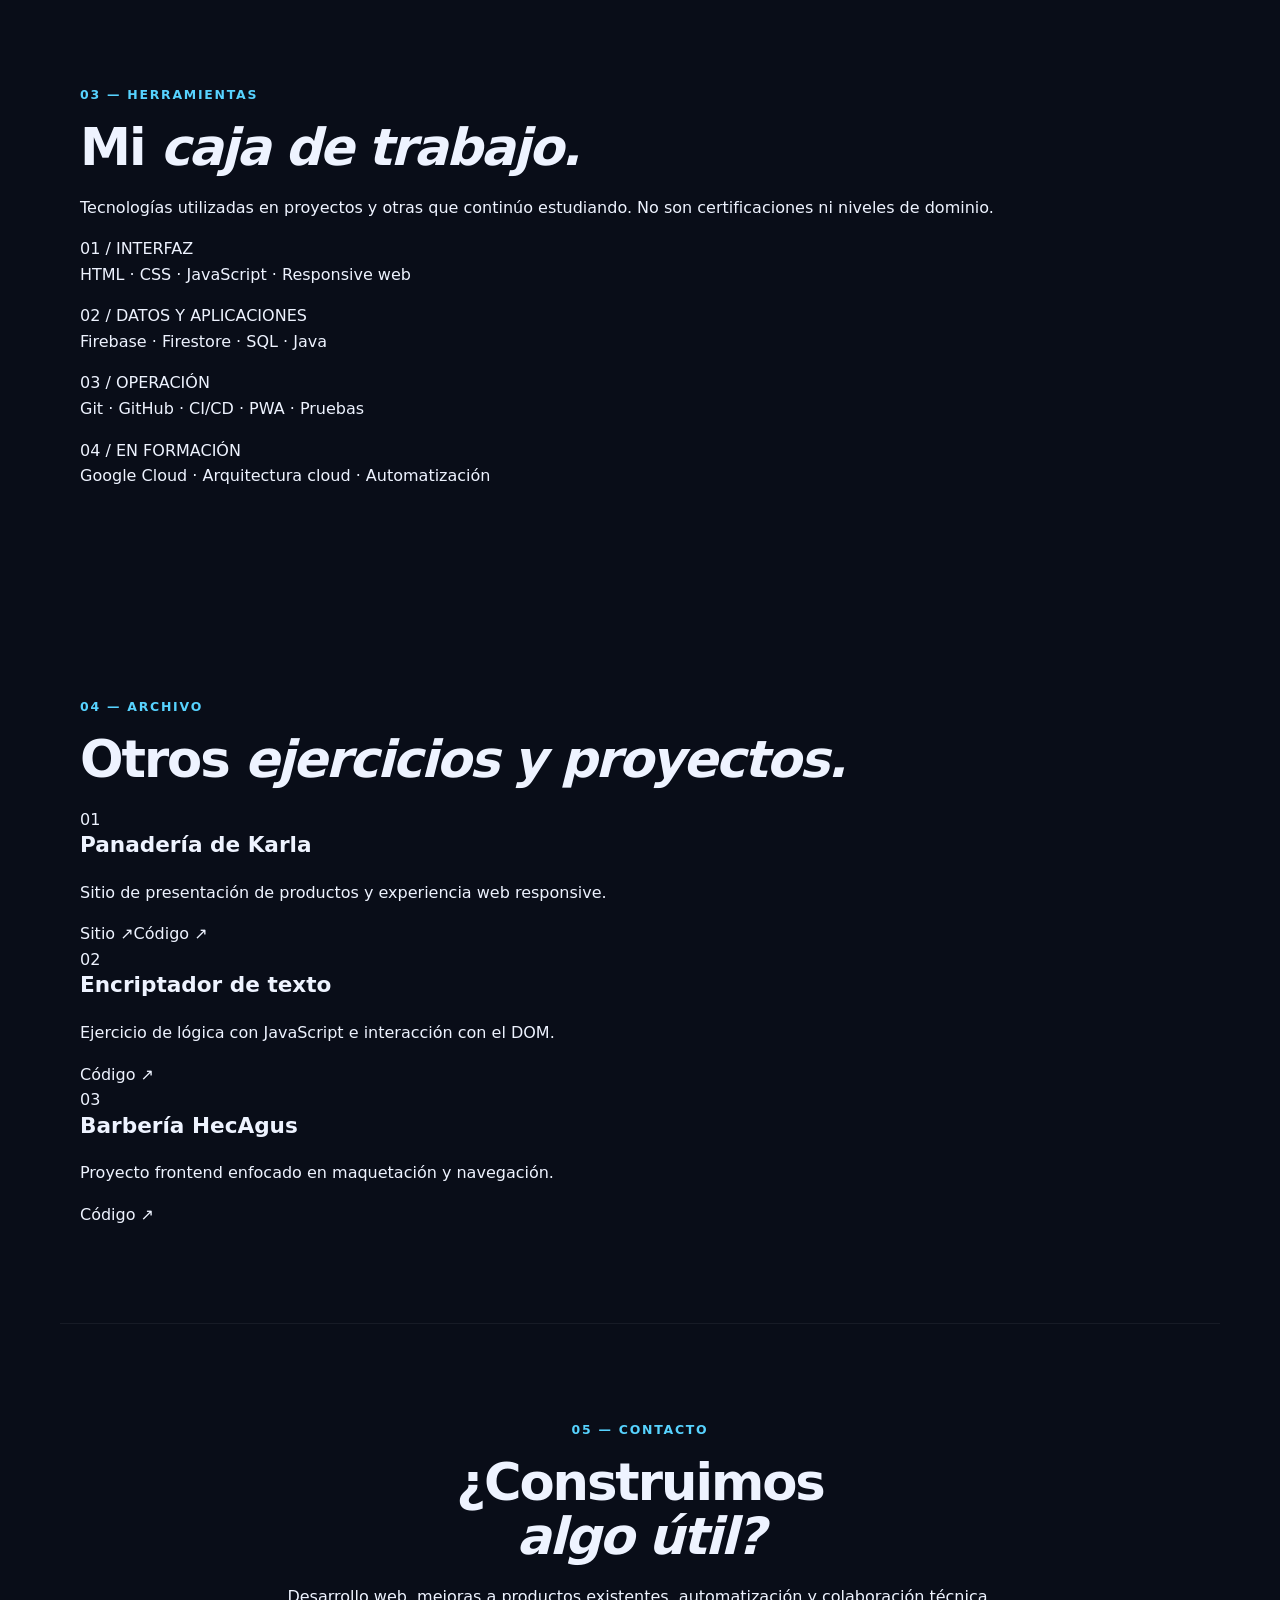
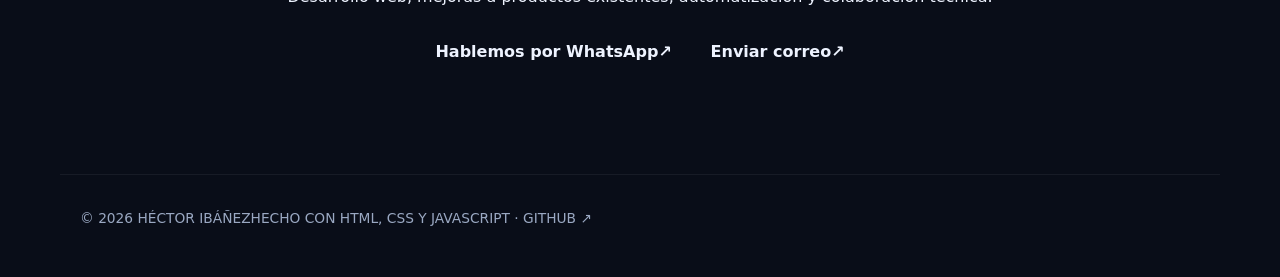
==== commit a5e3f7a1: "feat(portfolio): editorial redesign and accurate project case studies" ====
--- a/index.html
+++ b/index.html
@@ -3,187 +3,145 @@
 <head>
   <meta charset="utf-8">
   <meta name="viewport" content="width=device-width, initial-scale=1">
-  <meta name="description" content="Portafolio de Héctor Ibáñez: desarrollo web, automatización, cloud y proyectos reales.">
-  <meta name="theme-color" content="#0b1020">
-  <title>Héctor Ibáñez · Portafolio</title>
+  <meta name="theme-color" content="#101114">
+  <meta name="description" content="Portafolio de Héctor Ibáñez. Proyectos de desarrollo web, aplicaciones financieras, automatización y sistemas. Conoce Presupuesto Mensual y Pastalicious.">
+  <meta property="og:type" content="website">
+  <meta property="og:locale" content="es_MX">
+  <meta property="og:title" content="Héctor Ibáñez — Ingeniería, producto y código">
+  <meta property="og:description" content="Dos productos reales. Decisiones técnicas, retos de mantenimiento y soluciones en funcionamiento.">
+  <meta property="og:url" content="https://portafolio-mu-dun.vercel.app/">
+  <meta name="color-scheme" content="dark">
+  <title>Héctor Ibáñez | Desarrollo de software y proyectos</title>
   <link rel="icon" href="img/hA.png" type="image/png">
   <link rel="stylesheet" href="index.css">
   <script src="index.js" defer></script>
 </head>
 <body>
+  <a class="skip-link" href="#main">Saltar al contenido</a>
   <header class="site-header">
-    <a class="brand" href="#home" aria-label="Ir al inicio">H<span>+</span></a>
-    <button class="menu-toggle" type="button" aria-label="Abrir menú" aria-expanded="false">☰</button>
-    <nav class="nav" aria-label="Navegación principal">
-      <a href="#about">Sobre mí</a>
-      <a href="#stack">Stack</a>
-      <a href="#projects">Proyectos</a>
-      <a href="#contact">Contacto</a>
+    <a class="brand" href="#inicio" aria-label="Héctor Ibáñez, ir al inicio"><span class="brand-mark">H<span aria-hidden="true">/</span>I</span><span class="brand-copy">HÉCTOR IBÁÑEZ <small>SOFTWARE & SISTEMAS</small></span></a>
+    <button class="menu-toggle" type="button" aria-expanded="false" aria-controls="site-nav" aria-label="Abrir menú">Menú <span aria-hidden="true">+</span></button>
+    <nav class="nav" id="site-nav" aria-label="Navegación principal">
+      <a href="#proyectos">Proyectos</a>
+      <a href="#enfoque">Enfoque</a>
+      <a href="#tecnologias">Tecnologías</a>
+      <a class="nav-contact" href="#contacto">Hablemos <span aria-hidden="true">↗</span></a>
     </nav>
   </header>
-
-  <main>
-    <section class="hero section" id="home">
-      <div class="hero-copy">
-        <p class="eyebrow">DESARROLLO · CLOUD · AUTOMATIZACIÓN</p>
-        <h1>Construyo soluciones que <span>sí hacen algo.</span></h1>
-        <p class="hero-text">Soy Héctor Ibáñez. Desarrollo proyectos web, automatizaciones y herramientas orientadas a resolver problemas reales, con especial interés en arquitectura, datos y cloud.</p>
-        <div class="hero-actions">
-          <a class="button primary" href="#projects">Ver proyectos</a>
-          <a class="button ghost" href="https://github.com/hecagus" target="_blank" rel="noopener noreferrer">GitHub ↗</a>
+  <main id="main">
+    <section class="hero wrap" id="inicio" aria-labelledby="hero-title">
+      <div class="hero-label"><span class="indicator" aria-hidden="true"></span> PORTAFOLIO / PUEBLA, MÉXICO <span class="hero-year">2026</span></div>
+      <div class="hero-main">
+        <div class="hero-intro">
+          <p class="overline">INGENIERÍA EN SISTEMAS COMPUTACIONALES · EN FORMACIÓN</p>
+          <h1 id="hero-title">Del problema<br>al <em>software.</em></h1>
+          <p class="lead">Desarrollo y mejoro aplicaciones con una prioridad: que resuelvan necesidades concretas y se puedan mantener después del lanzamiento.</p>
+          <div class="hero-actions">
+            <a href="#proyectos" class="button button-primary">Explorar proyectos <span aria-hidden="true">↘</span></a>
+            <a href="https://github.com/hecagus" class="button button-outline" target="_blank" rel="noopener noreferrer">GitHub <span aria-hidden="true">↗</span></a>
+          </div>
         </div>
-        <div class="status"><span class="status-dot"></span> Aprendiendo, construyendo y mejorando proyectos reales</div>
+        <aside class="hero-aside" aria-label="Áreas de interés">
+          <span class="aside-number" aria-hidden="true">02<span class="aside-dot">.</span></span>
+          <p class="aside-title">PROYECTOS PRINCIPALES</p>
+          <p class="aside-description">Software financiero y una experiencia de pedidos para un negocio real.</p>
+          <div class="aside-divider"></div>
+          <span class="micro">WEB / AUTOMATIZACIÓN / CLOUD</span>
+        </aside>
       </div>
-      <div class="hero-visual" aria-hidden="true">
-        <div class="terminal-card">
-          <div class="terminal-top"><span></span><span></span><span></span></div>
-          <pre><code>$ whoami
-Héctor Ibáñez
-
-$ focus
-web · cloud · automation
-
-$ philosophy
-build → test → improve
-
-$ status
-ready_</code></pre>
-        </div>
-      </div>
+      <div class="hero-bottom"><span>Diseño técnico. Desarrollo. Iteración.</span><a href="#proyectos" aria-label="Ir a proyectos">DESLIZA PARA EXPLORAR <span aria-hidden="true">↓</span></a></div>
     </section>
 
-    <section class="section split" id="about">
-      <div>
-        <p class="section-kicker">SOBRE MÍ</p>
-        <h2>No vendo porcentajes de habilidad. Muestro lo que construyo.</h2>
+    <section class="section work wrap" id="proyectos" aria-labelledby="projects-title">
+      <div class="section-head">
+        <div><p class="eyebrow">01 — PROYECTOS SELECCIONADOS</p><h2 id="projects-title">Trabajo que <em>existe.</em></h2></div>
+        <p class="head-explainer">No son conceptos de presentación. Son proyectos con código, decisiones técnicas y una aplicación para explorar.</p>
       </div>
-      <div class="about-copy">
-        <p>Estudio Ingeniería en Sistemas Computacionales y complemento mi formación con proyectos propios, desarrollo web, programación y cloud. Me interesa entender cómo funcionan las cosas por dentro, separar responsabilidades y convertir prototipos en productos más mantenibles.</p>
-        <p>Mi objetivo con este portafolio es simple: que cada proyecto tenga código real, decisiones técnicas explicables y algo funcionando para probar.</p>
-      </div>
-    </section>
-
-    <section class="section" id="stack">
-      <div class="section-heading">
-        <div>
-          <p class="section-kicker">STACK</p>
-          <h2>Tecnologías con las que trabajo y estudio</h2>
-        </div>
-      </div>
-      <div class="stack-grid">
-        <article class="stack-card"><span>01</span><h3>Frontend</h3><p>HTML · CSS · JavaScript · Responsive UI</p></article>
-        <article class="stack-card"><span>02</span><h3>Backend & Datos</h3><p>Java · Firebase · Firestore · SQL</p></article>
-        <article class="stack-card"><span>03</span><h3>Cloud</h3><p>Google Cloud · Cloud Shell · GitHub Actions</p></article>
-        <article class="stack-card"><span>04</span><h3>Workflow</h3><p>Git · GitHub · Testing · CI/CD · PWA</p></article>
-      </div>
-    </section>
-
-    <section class="section" id="projects">
-      <div class="section-heading">
-        <div>
-          <p class="section-kicker">PROYECTOS</p>
-          <h2>Trabajo real, no tarjetas de relleno</h2>
-        </div>
-        <p>Selección de proyectos construidos, mantenidos o evolucionados por mí.</p>
-      </div>
-
-      <article class="featured-project">
-        <div class="project-index">01 / DESTACADO</div>
-        <div class="featured-copy">
-          <p class="project-type">PWA · FINANZAS · OFFLINE-FIRST</p>
-          <h3>Presupuesto Mensual V11</h3>
-          <p>Aplicación financiera personal evolucionada desde un prototipo local a una PWA modular. Incluye motor financiero, persistencia local, modo offline, pruebas automáticas, CI y arquitectura preparada para sincronización Firebase con manejo de conflictos.</p>
-          <ul class="tech-list">
-            <li>JavaScript ES Modules</li><li>Service Worker</li><li>Node Test Runner</li><li>GitHub Actions</li><li>Firebase-ready</li>
-          </ul>
-          <div class="project-actions">
-            <a class="button primary" href="https://presupuesto-mensual-jade.vercel.app/index.html" target="_blank" rel="noopener noreferrer">Ver app ↗</a>
-            <a class="text-link" href="https://github.com/hecagus/PRESUPUESTO-MENSUAL" target="_blank" rel="noopener noreferrer">Código en GitHub ↗</a>
+      <article class="case case-finance" aria-labelledby="budget-title">
+        <div class="case-heading"><div class="case-id">01 / SOFTWARE FINANCIERO</div><span class="case-flag">PROYECTO DESTACADO</span></div>
+        <div class="case-grid">
+          <div class="case-copy">
+            <p class="case-category">PWA / DATOS / SINCRONIZACIÓN</p>
+            <h3 id="budget-title">Presupuesto<br>Mensual<span class="accent-dot">.</span></h3>
+            <p class="case-summary">Una aplicación financiera personal para organizar cuentas, gastos, obligaciones, actividad laboral y metas. El reto no es solo mostrar saldos: también preservar los datos y evitar inconsistencias.</p>
+            <div class="case-detail"><span>PROBLEMA</span><p>Registrar dinero sin duplicar movimientos ni confundir proyecciones con operaciones confirmadas.</p></div>
+            <div class="case-detail"><span>SOLUCIÓN</span><p>PWA con funcionamiento sin conexión, sincronización con Firebase, migraciones y pruebas de regresión.</p></div>
+            <div class="chips"><span>JavaScript</span><span>Firebase / Firestore</span><span>Service Worker</span><span>CI / Tests</span></div>
+            <div class="case-links">
+              <a class="button button-primary" href="https://presupuesto-mensual-jade.vercel.app/index.html" target="_blank" rel="noopener noreferrer">Abrir aplicación <span aria-hidden="true">↗</span></a>
+              <a class="text-action" href="https://github.com/hecagus/PRESUPUESTO-MENSUAL" target="_blank" rel="noopener noreferrer">Examinar código <span aria-hidden="true">↗</span></a>
+            </div>
           </div>
-        </div>
-        <div class="project-mockup budget-mockup" aria-label="Vista conceptual de la aplicación Presupuesto Mensual">
-          <div class="mockup-bar"><span></span><span></span><span></span></div>
-          <div class="mockup-body">
-            <div class="metric"><small>Balance</small><strong>$12,480</strong></div>
-            <div class="mini-grid"><span>Ingresos</span><span>Gastos</span><b>$18,200</b><b>$5,720</b></div>
-            <div class="fake-chart"><i></i><i></i><i></i><i></i><i></i></div>
+          <div class="case-art finance-art" role="img" aria-label="Diagrama conceptual de los módulos de Presupuesto Mensual; no es una captura de la aplicación">
+            <div class="art-topline"><span>ARQUITECTURA / VISIÓN GENERAL</span><span aria-hidden="true">◉</span></div>
+            <div class="finance-brand"><span class="f-sigil">H<span>+</span></span><div><strong>FINANZAS PERSONALES</strong><small>PWA · OFFLINE-FIRST</small></div></div>
+            <div class="finance-nodes"><div>CUENTAS</div><div>HOGAR</div><div>ACTIVIDAD</div><div>HISTORIAL</div></div>
+            <div class="finance-arrow" aria-hidden="true">↓ &nbsp; MODELO DE DATOS &nbsp; ↓</div>
+            <div class="finance-core"><span>MOTOR FINANCIERO</span><strong>Una fuente de verdad</strong><small>Persistencia · Sincronización · Validaciones</small></div>
+            <p class="art-disclaimer">ESQUEMA ILUSTRATIVO, SIN SALDOS FICTICIOS</p>
           </div>
         </div>
       </article>
 
-      <article class="featured-project" aria-labelledby="pastalicious-title">
-        <div class="project-index">02 / DESTACADO</div>
-        <div class="featured-copy">
-          <p class="project-type">WEB · MENÚ DIGITAL · PEDIDOS</p>
-          <h3 id="pastalicious-title">Pastalicious</h3>
-          <p>Menú digital para un negocio de alimentos en Puebla, con promociones, catálogo por categorías y armado de pedidos personalizados con envío del resumen por WhatsApp. Diseñado para consultarse desde el celular.</p>
-          <ul class="tech-list">
-            <li>HTML</li><li>CSS</li><li>JavaScript</li><li>Diseño responsive</li><li>Vercel</li>
-          </ul>
-          <div class="project-actions">
-            <a class="button primary" href="https://hecagus-pastalicius-menu.vercel.app/promociones.html" target="_blank" rel="noopener noreferrer">Visitar Pastalicious ↗</a>
+      <article class="case case-pasta" aria-labelledby="pasta-title">
+        <div class="case-heading"><div class="case-id">02 / EXPERIENCIA COMERCIAL</div><span class="case-flag">PROYECTO DESTACADO</span></div>
+        <div class="case-grid">
+          <div class="case-copy">
+            <p class="case-category">MENÚ DIGITAL / COMERCIO LOCAL</p>
+            <h3 id="pasta-title">Pastalicious<span class="accent-dot">.</span></h3>
+            <p class="case-summary">Experiencia web para consultar promociones, explorar el menú y preparar pedidos personalizados desde un teléfono, con envío del resumen por WhatsApp.</p>
+            <div class="case-detail"><span>PROBLEMA</span><p>Convertir un menú con combinaciones y extras en un proceso de pedido sencillo.</p></div>
+            <div class="case-detail"><span>SOLUCIÓN</span><p>Interfaz responsive, selección de productos y resumen de pedido listo para enviar.</p></div>
+            <div class="chips"><span>HTML</span><span>CSS</span><span>JavaScript</span><span>Vercel</span></div>
+            <div class="case-links">
+              <a class="button button-dark" href="https://hecagus-pastalicius-menu.vercel.app/promociones.html" target="_blank" rel="noopener noreferrer">Visitar menú <span aria-hidden="true">↗</span></a>
+              <span class="private-note">El código de este proyecto no es público.</span>
+            </div>
           </div>
-        </div>
-        <div class="project-mockup pasta-mockup" aria-label="Vista conceptual del menú digital de Pastalicious">
-          <div class="mockup-bar"><span></span><span></span><span></span></div>
-          <div class="mockup-body">
-            <div class="pasta-preview-title">PASTALICIOUS <small>Menú digital</small></div>
-            <div class="pasta-preview-promo">PROMO ESPECIAL</div>
-            <div class="pasta-preview-categories">
-              <span>Pastas</span><span>Ensaladas</span><span>Chapatas</span>
-            </div>
-            <div class="pasta-preview-footer">Selecciona · Personaliza · Pide</div>
+          <div class="case-art pasta-art" role="img" aria-label="Composición editorial conceptual del menú Pastalicious; no es una captura de la web">
+            <div class="art-topline"><span>PASTALICIOUS / MENÚ DIGITAL</span><span>PBLA · MX</span></div>
+            <div class="pasta-hero"><span>PASTA.</span><span>ENSALADAS.</span><em>A TU MANERA.</em></div>
+            <div class="pasta-rule"></div>
+            <div class="pasta-tags"><span>01 / EXPLORA</span><span>02 / PERSONALIZA</span><span>03 / PIDE</span></div>
+            <div class="pasta-bottom"><span>MENÚ<br>INTERACTIVO</span><span class="pasta-symbol" aria-hidden="true">✳</span></div>
+            <p class="art-disclaimer">COMPOSICIÓN CONCEPTUAL DEL PROYECTO</p>
           </div>
         </div>
       </article>
+    </section>
 
-      <div class="projects-grid">
-        <article class="project-card">
-          <img src="img/Logopan.png" alt="Panadería de Karla" loading="lazy">
-          <div class="project-card-body">
-            <p class="project-type">WEB · UI</p>
-            <h3>Panadería de Karla</h3>
-            <p>Sitio web orientado a presentación de producto, identidad visual y experiencia responsive.</p>
-            <div class="card-links"><a href="https://hecagus.github.io/Panader-a-/" target="_blank" rel="noopener noreferrer">Ver sitio ↗</a><a href="https://github.com/hecagus/Panader-a-" target="_blank" rel="noopener noreferrer">GitHub ↗</a></div>
-          </div>
-        </article>
-
-        <article class="project-card">
-          <img src="img/encriptadoor.png" alt="Encriptador de texto" loading="lazy">
-          <div class="project-card-body">
-            <p class="project-type">JAVASCRIPT · LÓGICA</p>
-            <h3>Encriptador de texto</h3>
-            <p>Proyecto de lógica de transformación de texto con interfaz web y manipulación del DOM.</p>
-            <div class="card-links"><a href="https://github.com/hecagus/encriptadoor" target="_blank" rel="noopener noreferrer">GitHub ↗</a></div>
-          </div>
-        </article>
-
-        <article class="project-card">
-          <img src="img/barberhecagus.png" alt="Barbería HecAgus" loading="lazy">
-          <div class="project-card-body">
-            <p class="project-type">WEB · FRONTEND</p>
-            <h3>Barbería HecAgus</h3>
-            <p>Proyecto frontend enfocado en estructura visual, navegación y presentación de servicios.</p>
-            <div class="card-links"><a href="https://github.com/hecagus/barberia" target="_blank" rel="noopener noreferrer">GitHub ↗</a></div>
-          </div>
-        </article>
+    <section class="section approach wrap" id="enfoque">
+      <div class="section-head"><div><p class="eyebrow">02 — ENFOQUE</p><h2>Menos promesas.<br><em>Más criterio.</em></h2></div></div>
+      <div class="principles">
+        <article><span class="principle-n">01</span><h3>Entender el problema</h3><p>Definir qué debe hacer el producto antes de sumar pantallas o funciones.</p></article>
+        <article><span class="principle-n">02</span><h3>Proteger los datos</h3><p>Validaciones, migraciones y consistencia; especialmente cuando hay dinero de por medio.</p></article>
+        <article><span class="principle-n">03</span><h3>Iterar con evidencia</h3><p>Pruebas, revisión del comportamiento real y mejoras que no rompan lo existente.</p></article>
       </div>
     </section>
 
-    <section class="section contact" id="contact">
-      <p class="section-kicker">CONTACTO</p>
-      <h2>¿Tienes una idea, un proyecto o una oportunidad?</h2>
-      <p>Podemos hablar de desarrollo, automatización, soporte técnico o colaboración.</p>
-      <div class="hero-actions">
-        <a class="button primary" href="https://wa.me/528135037076" target="_blank" rel="noopener noreferrer" aria-label="Contactar por WhatsApp">WhatsApp ↗</a>
-        <a class="button ghost" href="mailto:hec17tor@gmail.com">Enviar correo</a>
-        <a class="button ghost" href="https://github.com/hecagus" target="_blank" rel="noopener noreferrer">Ver GitHub ↗</a>
+    <section class="section stack wrap" id="tecnologias" aria-labelledby="stack-title">
+      <div class="section-head"><div><p class="eyebrow">03 — HERRAMIENTAS</p><h2 id="stack-title">Mi <em>caja de trabajo.</em></h2></div><p class="head-explainer">Tecnologías utilizadas en proyectos y otras que continúo estudiando. No son certificaciones ni niveles de dominio.</p></div>
+      <div class="stack-rows">
+        <div><span>01 / INTERFAZ</span><p>HTML · CSS · JavaScript · Responsive web</p></div>
+        <div><span>02 / DATOS Y APLICACIONES</span><p>Firebase · Firestore · SQL · Java</p></div>
+        <div><span>03 / OPERACIÓN</span><p>Git · GitHub · CI/CD · PWA · Pruebas</p></div>
+        <div><span>04 / EN FORMACIÓN</span><p>Google Cloud · Arquitectura cloud · Automatización</p></div>
       </div>
     </section>
+
+    <section class="section archive wrap" aria-labelledby="other-title">
+      <div class="section-head"><div><p class="eyebrow">04 — ARCHIVO</p><h2 id="other-title">Otros <em>ejercicios y proyectos.</em></h2></div></div>
+      <div class="archive-grid">
+        <article><span>01</span><h3>Panadería de Karla</h3><p>Sitio de presentación de productos y experiencia web responsive.</p><div class="archive-links"><a href="https://hecagus.github.io/Panader-a-/" target="_blank" rel="noopener noreferrer">Sitio ↗</a><a href="https://github.com/hecagus/Panader-a-" target="_blank" rel="noopener noreferrer">Código ↗</a></div></article>
+        <article><span>02</span><h3>Encriptador de texto</h3><p>Ejercicio de lógica con JavaScript e interacción con el DOM.</p><div class="archive-links"><a href="https://github.com/hecagus/encriptadoor" target="_blank" rel="noopener noreferrer">Código ↗</a></div></article>
+        <article><span>03</span><h3>Barbería HecAgus</h3><p>Proyecto frontend enfocado en maquetación y navegación.</p><div class="archive-links"><a href="https://github.com/hecagus/barberia" target="_blank" rel="noopener noreferrer">Código ↗</a></div></article>
+      </div>
+    </section>
+
+    <section class="contact section" id="contacto">
+      <div class="wrap contact-inner"><p class="eyebrow">05 — CONTACTO</p><h2>¿Construimos<br><em>algo útil?</em></h2><p>Desarrollo web, mejoras a productos existentes, automatización y colaboración técnica.</p><div class="contact-actions"><a class="button button-primary" href="https://wa.me/528135037076" target="_blank" rel="noopener noreferrer" aria-label="Iniciar conversación por WhatsApp">Hablemos por WhatsApp <span aria-hidden="true">↗</span></a><a class="button button-outline" href="mailto:hec17tor@gmail.com">Enviar correo <span aria-hidden="true">↗</span></a></div></div>
+    </section>
   </main>
-
-  <footer>
-    <p>© <span id="year"></span> Héctor Ibáñez · Construido con HTML, CSS y JavaScript.</p>
-  </footer>
+  <footer class="wrap"><span>© <span id="year">2026</span> HÉCTOR IBÁÑEZ</span><span>HECHO CON HTML, CSS Y JAVASCRIPT · <a href="https://github.com/hecagus" target="_blank" rel="noopener noreferrer">GITHUB ↗</a></span></footer>
 </body>
 </html>
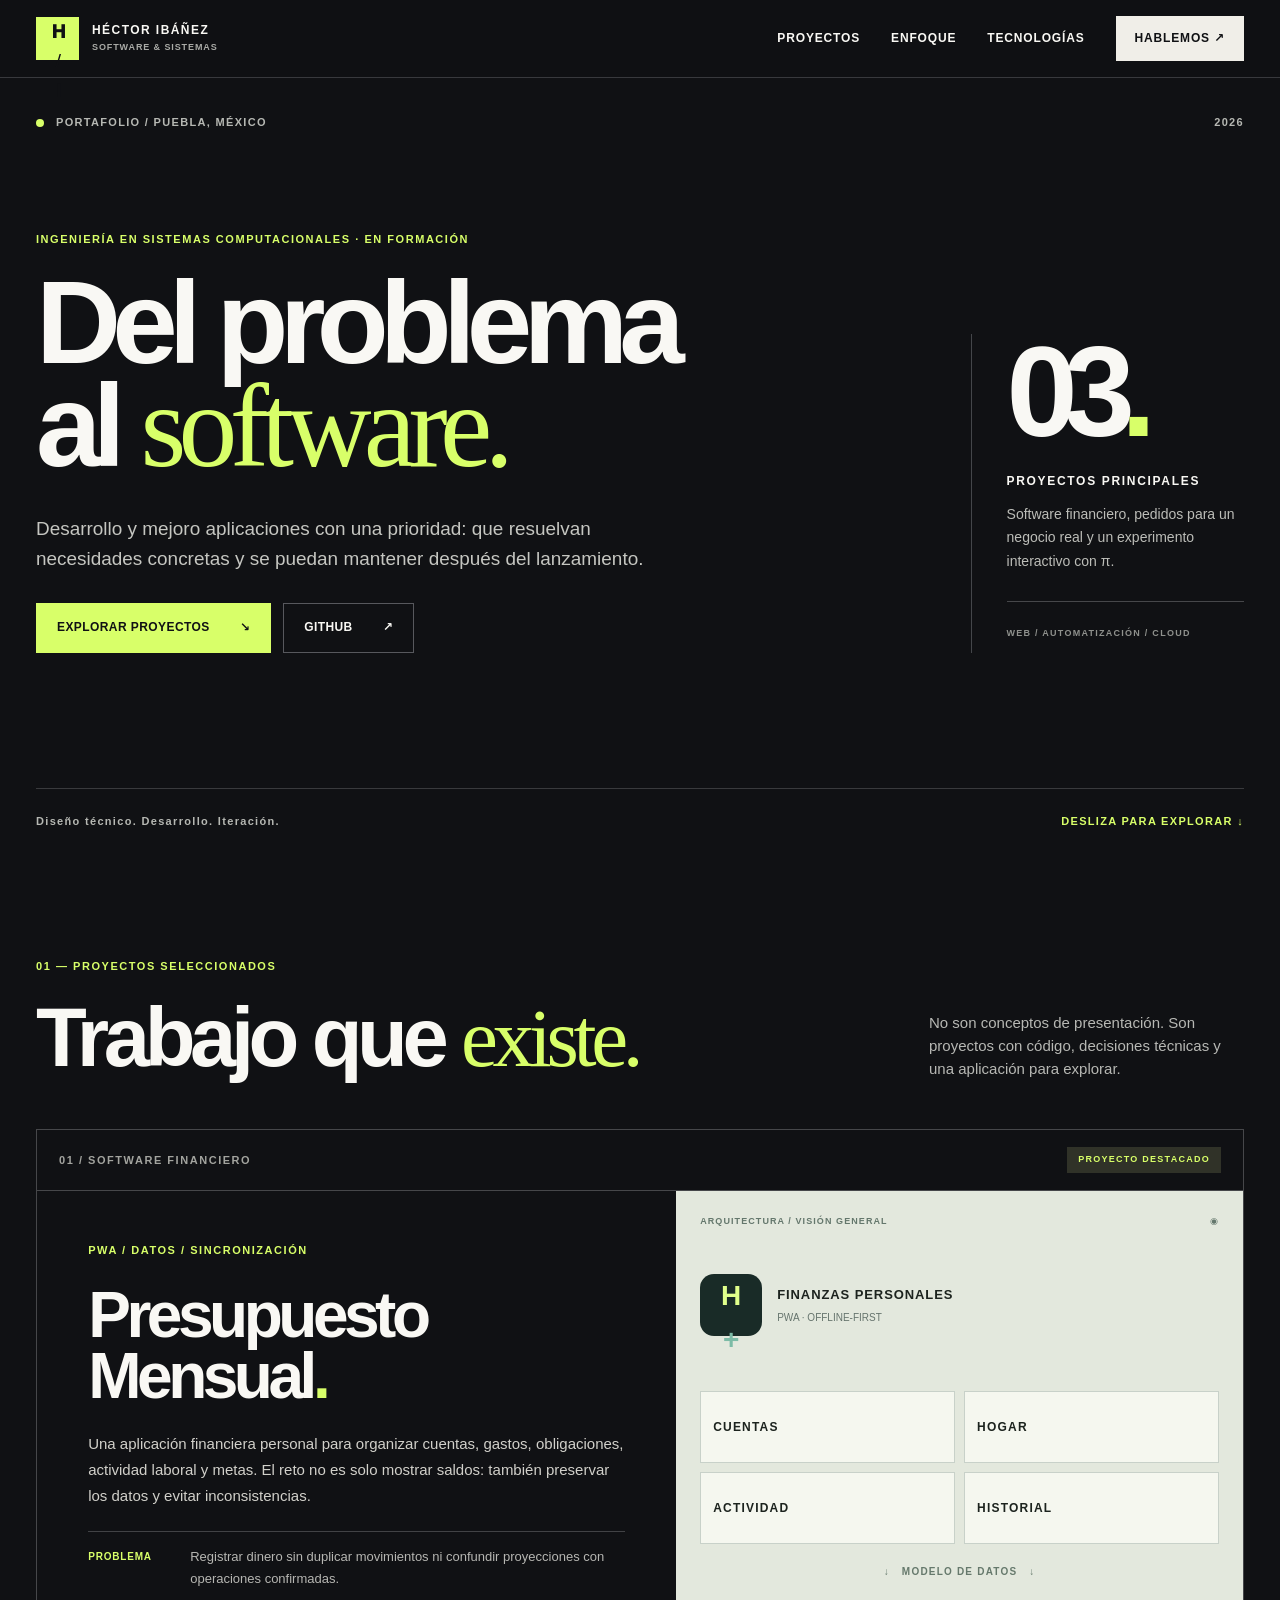
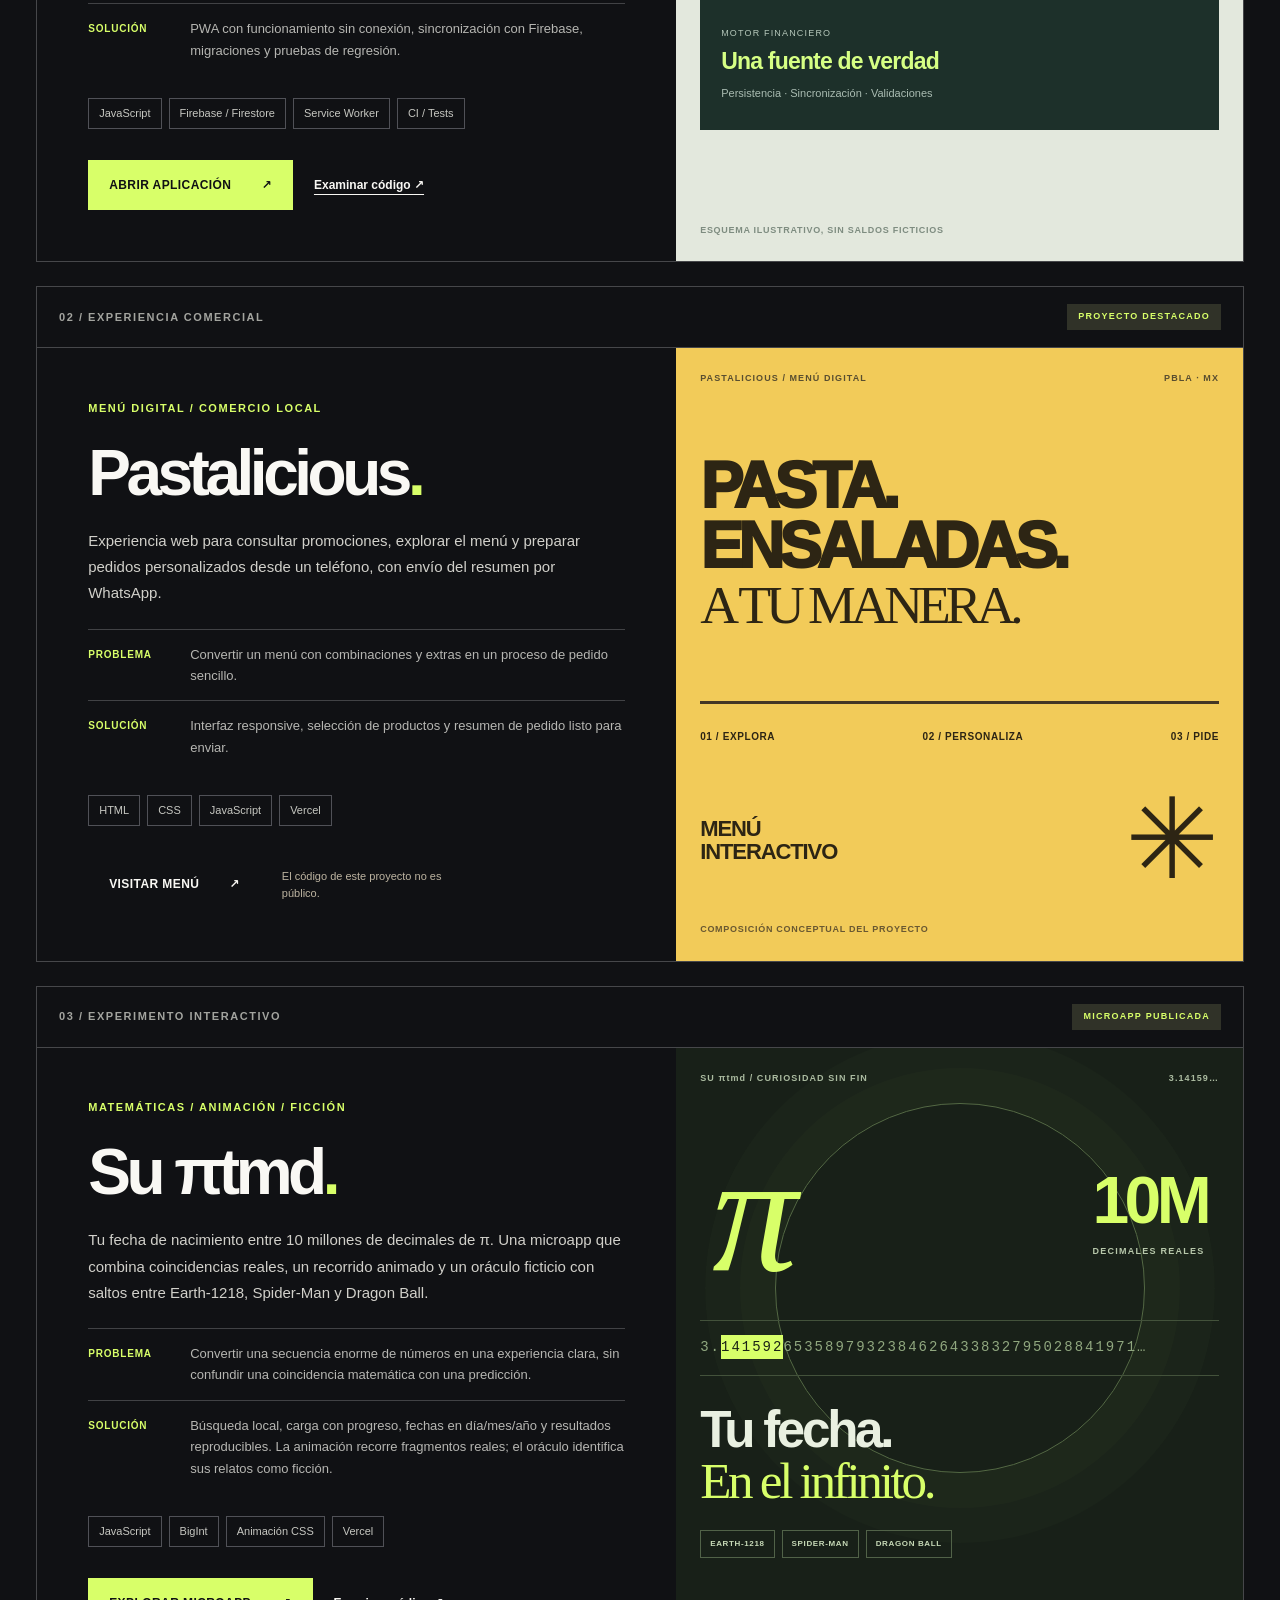
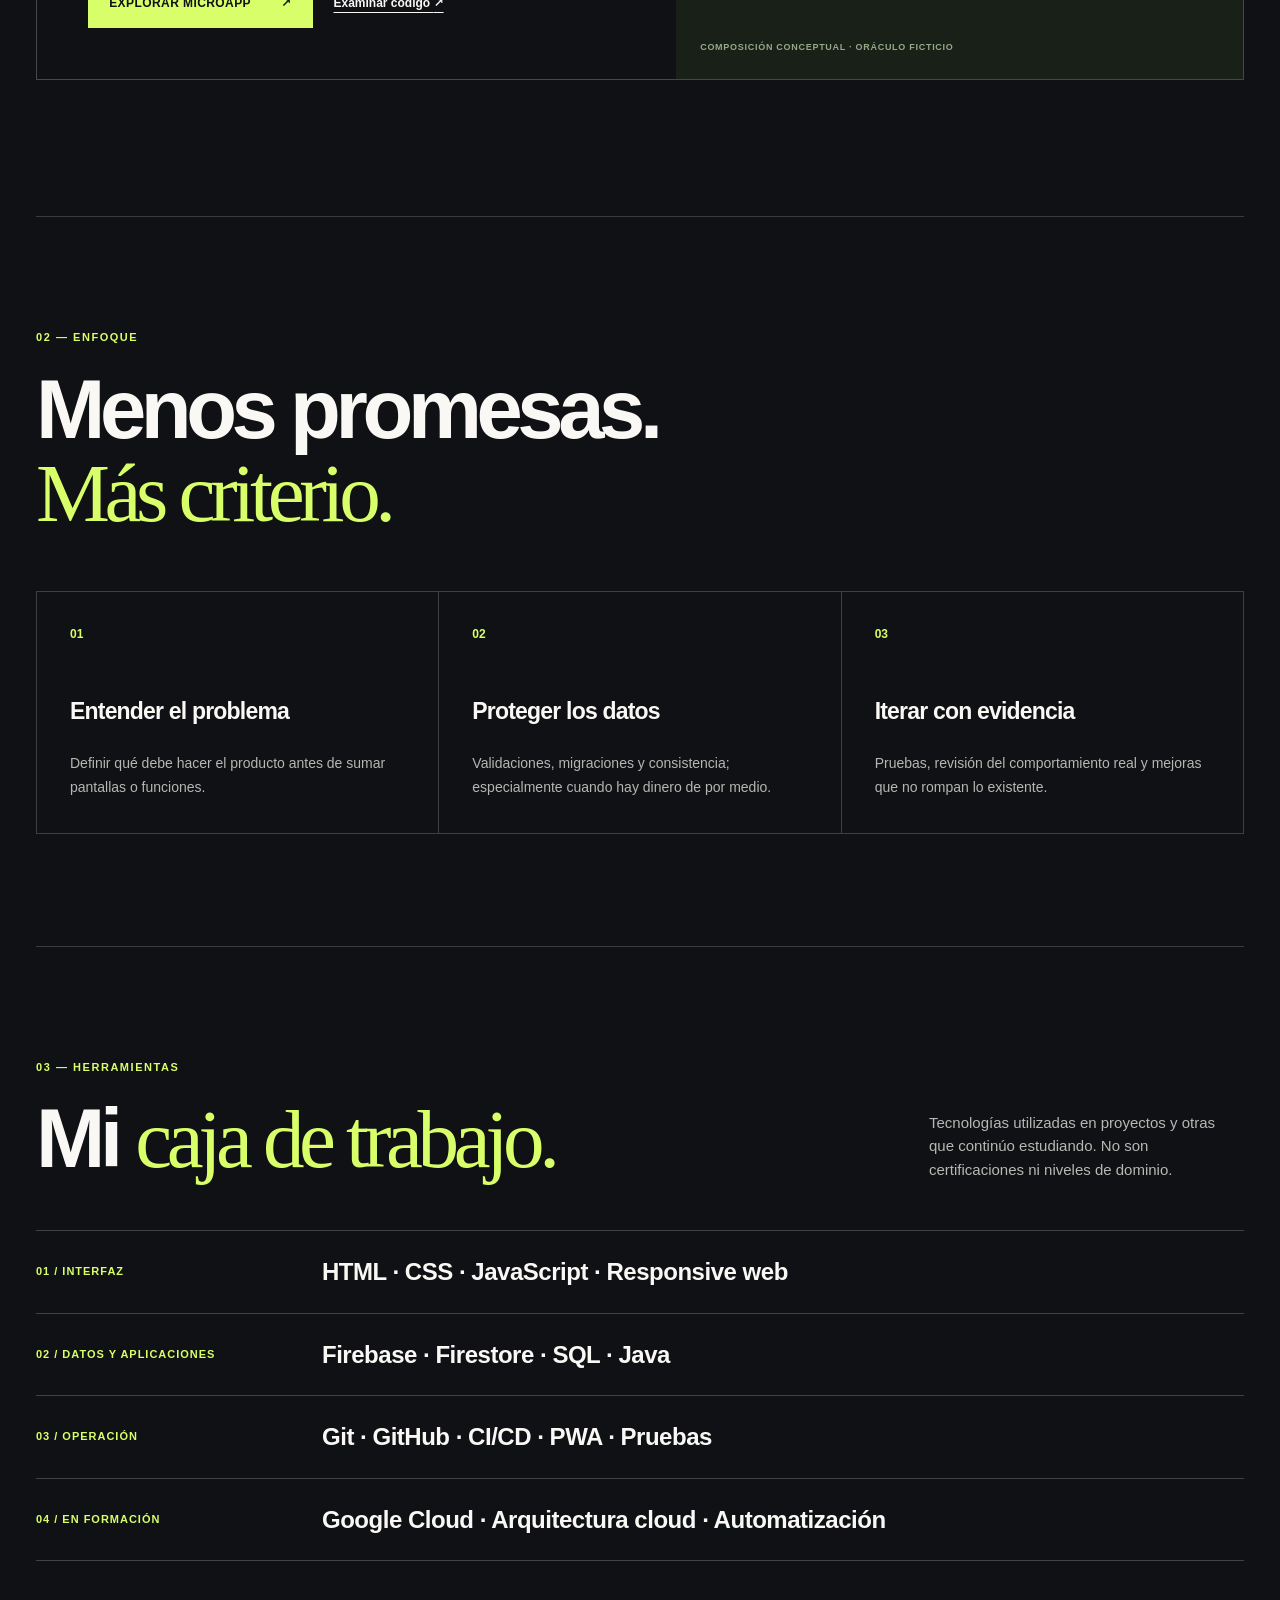
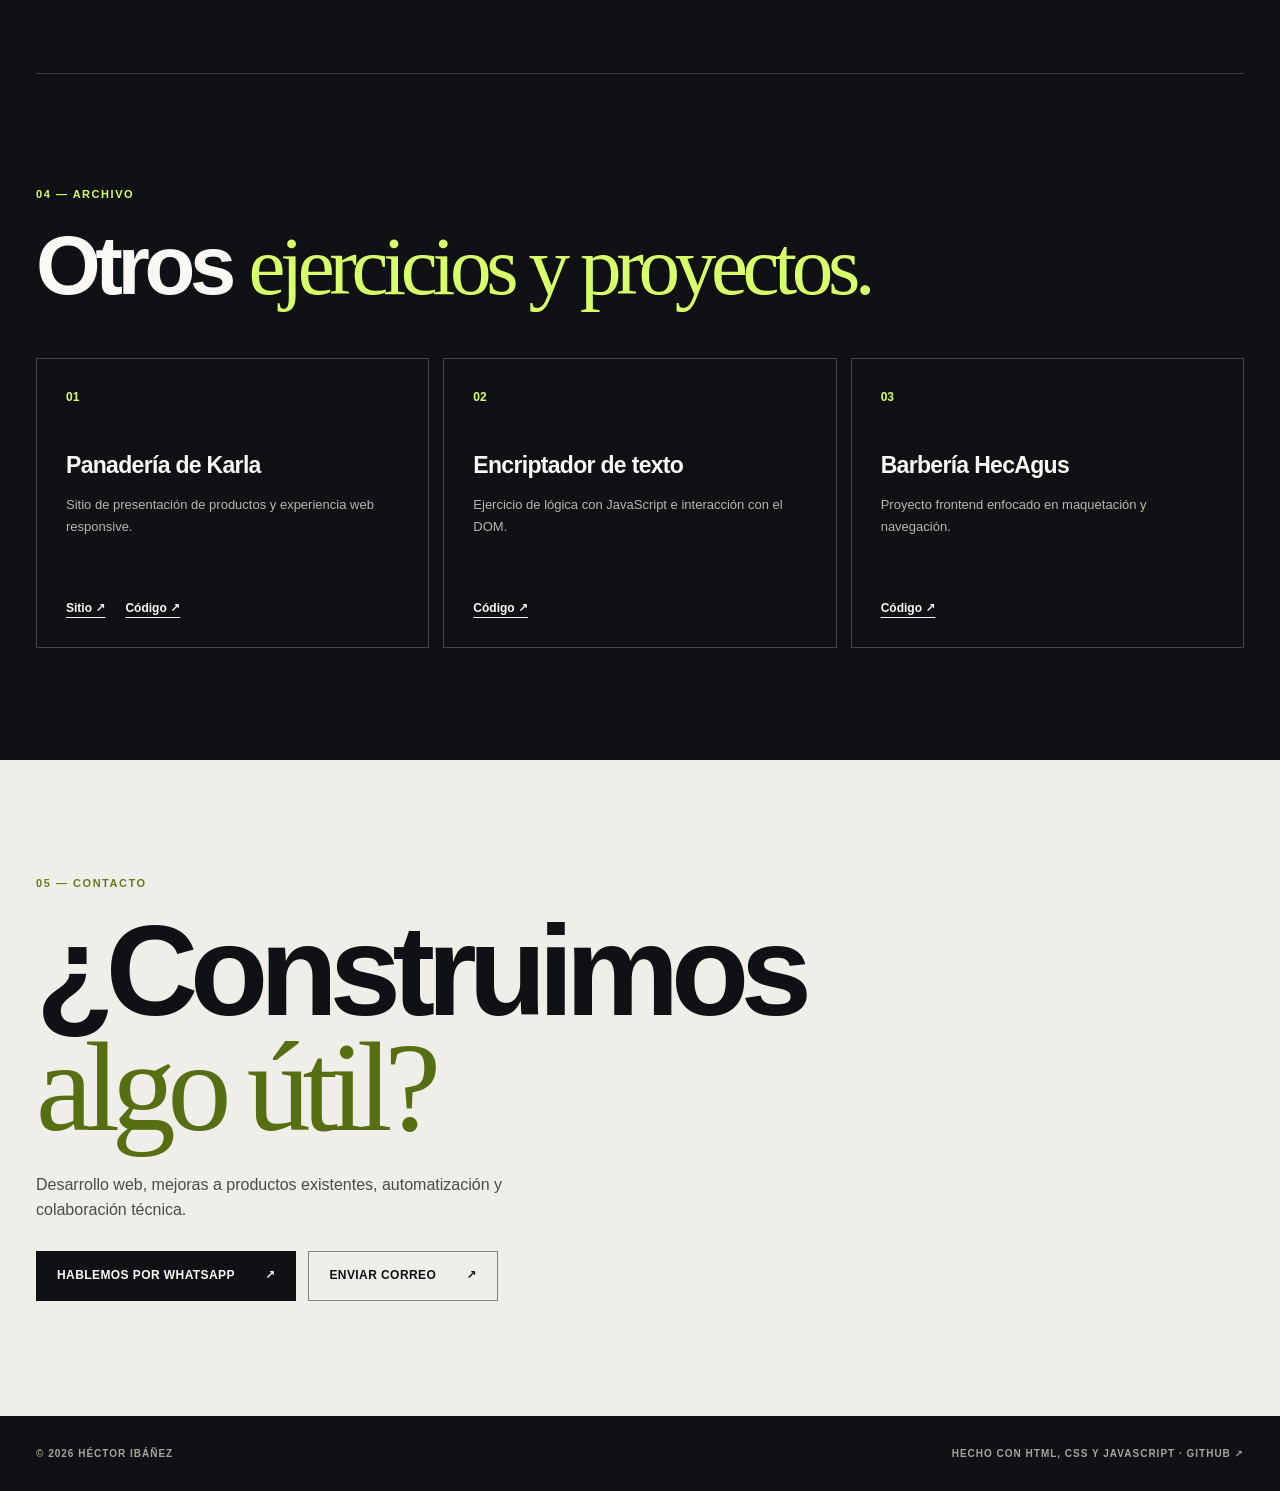
==== commit e6f0341f: "Add Su πtmd as the third featured portfolio project" ====
--- a/index.html
+++ b/index.html
@@ -4,11 +4,11 @@
   <meta charset="utf-8">
   <meta name="viewport" content="width=device-width, initial-scale=1">
   <meta name="theme-color" content="#101114">
-  <meta name="description" content="Portafolio de Héctor Ibáñez. Proyectos de desarrollo web, aplicaciones financieras, automatización y sistemas. Conoce Presupuesto Mensual y Pastalicious.">
+  <meta name="description" content="Portafolio de Héctor Ibáñez. Proyectos de desarrollo web, aplicaciones financieras, automatización y sistemas. Conoce Presupuesto Mensual, Pastalicious y Su πtmd.">
   <meta property="og:type" content="website">
   <meta property="og:locale" content="es_MX">
   <meta property="og:title" content="Héctor Ibáñez — Ingeniería, producto y código">
-  <meta property="og:description" content="Dos productos reales. Decisiones técnicas, retos de mantenimiento y soluciones en funcionamiento.">
+  <meta property="og:description" content="Tres proyectos en funcionamiento: finanzas personales, un menú digital y una microapp interactiva con π.">
   <meta property="og:url" content="https://portafolio-mu-dun.vercel.app/">
   <meta name="color-scheme" content="dark">
   <title>Héctor Ibáñez | Desarrollo de software y proyectos</title>
@@ -42,9 +42,9 @@
           </div>
         </div>
         <aside class="hero-aside" aria-label="Áreas de interés">
-          <span class="aside-number" aria-hidden="true">02<span class="aside-dot">.</span></span>
+          <span class="aside-number" aria-hidden="true">03<span class="aside-dot">.</span></span>
           <p class="aside-title">PROYECTOS PRINCIPALES</p>
-          <p class="aside-description">Software financiero y una experiencia de pedidos para un negocio real.</p>
+          <p class="aside-description">Software financiero, pedidos para un negocio real y un experimento interactivo con π.</p>
           <div class="aside-divider"></div>
           <span class="micro">WEB / AUTOMATIZACIÓN / CLOUD</span>
         </aside>
@@ -108,6 +108,32 @@
           </div>
         </div>
       </article>
+
+      <article class="case case-pi" id="su-pitmd" aria-labelledby="pi-title">
+        <div class="case-heading"><div class="case-id">03 / EXPERIMENTO INTERACTIVO</div><span class="case-flag">MICROAPP PUBLICADA</span></div>
+        <div class="case-grid">
+          <div class="case-copy">
+            <p class="case-category">MATEMÁTICAS / ANIMACIÓN / FICCIÓN</p>
+            <h3 id="pi-title">Su πtmd<span class="accent-dot">.</span></h3>
+            <p class="case-summary">Tu fecha de nacimiento entre 10 millones de decimales de π. Una microapp que combina coincidencias reales, un recorrido animado y un oráculo ficticio con saltos entre Earth-1218, Spider-Man y Dragon Ball.</p>
+            <div class="case-detail"><span>PROBLEMA</span><p>Convertir una secuencia enorme de números en una experiencia clara, sin confundir una coincidencia matemática con una predicción.</p></div>
+            <div class="case-detail"><span>SOLUCIÓN</span><p>Búsqueda local, carga con progreso, fechas en día/mes/año y resultados reproducibles. La animación recorre fragmentos reales; el oráculo identifica sus relatos como ficción.</p></div>
+            <div class="chips"><span>JavaScript</span><span>BigInt</span><span>Animación CSS</span><span>Vercel</span></div>
+            <div class="case-links">
+              <a class="button button-primary" href="https://pi-su-ptm.vercel.app/" target="_blank" rel="noopener noreferrer">Explorar microapp <span aria-hidden="true">↗</span></a>
+              <a class="text-action" href="https://github.com/hecagus/pi-su-ptm" target="_blank" rel="noopener noreferrer">Examinar código <span aria-hidden="true">↗</span></a>
+            </div>
+          </div>
+          <div class="case-art pi-art" role="img" aria-label="Composición conceptual de Su πtmd: diez millones de decimales de π y universos ficticios; no es una captura de la aplicación">
+            <div class="art-topline"><span>SU πtmd / CURIOSIDAD SIN FIN</span><span>3.14159…</span></div>
+            <div class="pi-center"><span class="pi-glyph" aria-hidden="true">π</span><div><strong>10M</strong><small>DECIMALES REALES</small></div></div>
+            <div class="pi-digit-line" aria-hidden="true">3.<span>141592</span>6535897932384626433832795028841971…</div>
+            <p class="pi-art-copy">Tu fecha.<br><em>En el infinito.</em></p>
+            <div class="pi-worlds"><span>EARTH-1218</span><span>SPIDER-MAN</span><span>DRAGON BALL</span></div>
+            <p class="art-disclaimer">COMPOSICIÓN CONCEPTUAL · ORÁCULO FICTICIO</p>
+          </div>
+        </div>
+      </article>
     </section>
 
     <section class="section approach wrap" id="enfoque">
@@ -144,4 +170,4 @@
   </main>
   <footer class="wrap"><span>© <span id="year">2026</span> HÉCTOR IBÁÑEZ</span><span>HECHO CON HTML, CSS Y JAVASCRIPT · <a href="https://github.com/hecagus" target="_blank" rel="noopener noreferrer">GITHUB ↗</a></span></footer>
 </body>
-</html>+</html>
--- a/index.css
+++ b/index.css
@@ -1,115 +1,202 @@
-:root{
-  --bg:#090d18;
-  --panel:#101727;
-  --panel-2:#151e31;
-  --text:#eef3ff;
-  --muted:#9aa8c2;
-  --line:#26324a;
-  --accent:#57d3ff;
-  --accent-2:#8b7cff;
-  --max:1160px;
+:root{--ink:#101114;--ink2:#191a1e;--paper:#f0eee8;--paper2:#e4e3da;--white:#f9f8f4;--muted:#a9aaa6;--line:#38393d;--accent:#d8ff69;--lime:#d8ff69;--pasta:#f4ca57;--max:1240px}
+*,*::before,*::after{box-sizing:border-box}
+html{scroll-behavior:smooth;scroll-padding-top:90px}
+body{margin:0;min-width:320px;background:var(--ink);color:var(--white);font-family:Inter,"Segoe UI",Arial,system-ui,sans-serif;line-height:1.55;-webkit-font-smoothing:antialiased}
+a{color:inherit;text-decoration:none}
+button{font:inherit}
+a:focus-visible,button:focus-visible{outline:3px solid var(--accent);outline-offset:4px}
+button{cursor:pointer}
+.wrap{width:min(calc(100% - 72px),var(--max));margin-inline:auto}
+.skip-link{position:absolute;top:-100px;left:15px;padding:13px;background:var(--accent);color:var(--ink);z-index:100}
+.skip-link:focus{top:12px}
+.site-header{position:sticky;top:0;z-index:20;height:78px;padding-inline:max(36px,calc((100vw - var(--max))/2));display:flex;align-items:center;justify-content:space-between;gap:30px;background:rgba(16,17,20,.96);border-bottom:1px solid var(--line);backdrop-filter:blur(15px)}
+.brand{display:flex;align-items:center;gap:13px;flex-shrink:0}
+.brand-mark{width:43px;height:43px;display:grid;place-items:center;background:var(--accent);color:var(--ink);font-weight:950;font-size:19px;letter-spacing:-2px}
+.brand-mark span{font-weight:500;margin-inline:2px}
+.brand-copy{font-size:12px;letter-spacing:.12em;font-weight:850;line-height:1.3}
+.brand-copy small{display:block;font-size:9px;letter-spacing:.1em;color:var(--muted);font-weight:600;margin-top:4px}
+.nav{display:flex;align-items:center;gap:31px}
+.nav a{font-size:12px;text-transform:uppercase;letter-spacing:.07em;font-weight:750;transition:color .15s}
+.nav a:hover{color:var(--accent)}
+.nav .nav-contact{background:var(--paper);color:var(--ink);padding:13px 19px}
+.nav .nav-contact:hover{background:var(--accent);color:var(--ink)}
+.menu-toggle{display:none}
+.hero{position:relative;min-height:min(780px,calc(100svh - 78px));display:flex;flex-direction:column;justify-content:space-between;padding-block:36px 28px}
+.hero-label,.hero-bottom{display:flex;align-items:center;gap:12px;color:#b6b8b3;font-size:11px;letter-spacing:.12em;font-weight:750}
+.indicator{height:8px;width:8px;background:var(--accent);border-radius:50%}
+.hero-year{margin-left:auto}
+.hero-main{display:grid;grid-template-columns:minmax(0,1.9fr) minmax(240px,.62fr);gap:8%;align-items:end;padding:80px 0 115px}
+.overline,.eyebrow,.case-category,.case-id,.case-flag,.micro{font-size:11px;letter-spacing:.14em;font-weight:850}
+.overline{color:var(--accent);margin:0 0 23px}
+h1,h2,h3,p{margin-top:0}
+h1{font-size:clamp(70px,9.2vw,150px);line-height:.87;letter-spacing:-.075em;font-weight:850;margin-bottom:37px}
+h1 em,h2 em,.contact h2 em{font-style:normal;font-family:Georgia,Times,serif;font-weight:400;letter-spacing:-.065em;color:var(--accent)}
+.lead{max-width:620px;font-size:clamp(16px,1.48vw,20px);line-height:1.6;color:#c5c6c1}
+.hero-actions,.contact-actions{display:flex;flex-wrap:wrap;gap:12px;margin-top:28px}
+.button{min-height:50px;display:inline-flex;align-items:center;justify-content:space-between;gap:30px;padding:14px 20px;border:1px solid transparent;font-size:12px;font-weight:850;letter-spacing:.035em;text-transform:uppercase;transition:background .2s,color .2s,transform .2s}
+.button:hover{transform:translateY(-3px)}
+.button-primary{background:var(--accent);color:var(--ink)}
+.button-primary:hover{background:#e6ffad}
+.button-outline{border-color:#57585d;background:transparent;color:var(--white)}
+.button-outline:hover{background:#27292e}
+.button-dark{background:var(--ink);color:var(--white)}
+.button-dark:hover{background:#35322c}
+.hero-aside{padding-bottom:9px;border-left:1px solid #44464a;padding-left:35px}
+.aside-number{display:block;font-size:clamp(100px,10vw,150px);font-weight:800;line-height:.9;letter-spacing:-.11em}
+.aside-dot{color:var(--accent)}
+.aside-title{margin-top:23px;font-size:12px;letter-spacing:.14em;font-weight:900}
+.aside-description{color:#bcbdb8;font-size:14px;line-height:1.7;max-width:270px}
+.aside-divider{height:1px;background:#46474a;margin-block:27px 17px}
+.micro{color:#8f918d;font-size:9px}
+.hero-bottom{padding-top:24px;border-top:1px solid #393a3d;justify-content:space-between;gap:20px}
+.hero-bottom a{color:var(--accent)}
+.section{padding-block:112px}
+.section-head{display:flex;justify-content:space-between;align-items:end;gap:40px;margin-bottom:49px}
+.eyebrow{color:var(--accent);margin-bottom:21px}
+h2{font-size:clamp(43px,6.5vw,86px);line-height:1;letter-spacing:-.065em;font-weight:800;margin-bottom:0}
+.head-explainer{max-width:315px;font-size:15px;color:#b7b8b4;margin:0}
+.work{padding-top:100px}
+.case{border:1px solid #46474a;margin-bottom:24px;overflow:hidden}
+.case-heading{padding:17px 22px;border-bottom:1px solid #46474a;display:flex;align-items:center;justify-content:space-between;gap:12px}
+.case-id{color:#a3a49f}
+.case-flag{background:#303228;padding:6px 11px;color:var(--accent);font-size:9px;white-space:nowrap}
+.case-grid{display:grid;grid-template-columns:1.06fr .94fr;min-height:610px}
+.case-copy{padding:clamp(26px,4vw,58px);display:flex;flex-direction:column;align-items:flex-start}
+.case-category{color:var(--accent);margin-bottom:26px}
+.case-copy h3{font-size:clamp(46px,5vw,75px);line-height:.94;letter-spacing:-.07em;margin-bottom:25px}
+.accent-dot{color:var(--accent)}
+.case-summary{color:#d1d0ca;font-size:15px;line-height:1.75;max-width:590px;margin-bottom:22px}
+.case-detail{display:grid;grid-template-columns:92px 1fr;gap:10px;width:100%;max-width:570px;padding:14px 0;border-top:1px solid #414245}
+.case-detail span{font-size:10px;color:var(--accent);font-weight:850;letter-spacing:.08em;padding-top:3px}
+.case-detail p{font-size:13px;color:#b6b6b2;line-height:1.65;margin:0}
+.chips{display:flex;flex-wrap:wrap;gap:7px;margin:23px 0 8px}
+.chips span{border:1px solid #505157;color:#c6c7c1;font-size:11px;padding:6px 10px}
+.case-links{display:flex;align-items:center;gap:21px;flex-wrap:wrap;margin-top:auto;padding-top:23px}
+.text-action{font-size:12px;text-decoration:underline;text-underline-offset:5px;font-weight:800}
+.text-action:hover{color:var(--accent)}
+.private-note{font-size:11px;color:#bdb4a1;max-width:180px}
+.case-art{min-width:0;position:relative;display:flex;flex-direction:column;overflow:hidden;padding:24px}
+.art-topline{display:flex;justify-content:space-between;gap:12px;font-size:9px;letter-spacing:.12em;font-weight:900}
+.finance-art{background:#e3e8dd;color:#1c231e}
+.finance-art .art-topline{color:#64776c}
+.finance-brand{display:flex;align-items:center;gap:15px;margin-top:45px}
+.f-sigil{width:62px;height:62px;border-radius:14px;background:#192b27;color:#e0ff8b;display:grid;place-items:center;font-size:28px;font-weight:900}
+.f-sigil span{color:#7cbba6}
+.finance-brand strong,.finance-brand small{display:block}
+.finance-brand strong{font-size:13px;letter-spacing:.07em}
+.finance-brand small{font-size:10px;margin-top:5px;color:#66746d}
+.finance-nodes{display:grid;grid-template-columns:1fr 1fr;gap:9px;margin-top:55px}
+.finance-nodes div{padding:19px 12px;border:1px solid #c8d1c9;background:#f5f7ef;font-size:12px;font-weight:850;letter-spacing:.1em;min-height:72px;display:flex;align-items:center}
+.finance-arrow{text-align:center;font-size:10px;letter-spacing:.12em;color:#66796c;font-weight:900;padding:20px 0}
+.finance-core{background:#1d302a;color:#d6ff84;min-height:130px;padding:25px 21px;display:flex;flex-direction:column;justify-content:center}
+.finance-core span{font-size:9px;letter-spacing:.13em;color:#b5c7ba}
+.finance-core strong{font-size:23px;letter-spacing:-.035em;line-height:1.2;margin-top:7px}
+.finance-core small{font-size:11px;margin-top:10px;color:#aabcb2}
+.art-disclaimer{font-size:9px;letter-spacing:.08em;font-weight:800;margin:auto 0 0;padding-top:27px}
+.finance-art .art-disclaimer{color:#7e8c80}
+.pasta-art{background:#f2cb59;color:#2d2514}
+.pasta-art .art-topline{color:#594e30}
+.pasta-hero{display:flex;flex-direction:column;align-items:flex-start;gap:0;margin-top:71px;font-size:clamp(40px,5vw,77px);line-height:.93;font-weight:1000;letter-spacing:-.08em}
+.pasta-hero span{white-space:nowrap}
+.pasta-hero em{font-style:normal;font-family:Georgia,Times,serif;font-size:clamp(34px,4.2vw,66px);font-weight:400;line-height:1.1}
+.pasta-rule{background:#443725;height:3px;margin:65px 0 25px}
+.pasta-tags{display:flex;justify-content:space-between;gap:10px;font-size:10px;font-weight:850;letter-spacing:.06em}
+.pasta-bottom{display:flex;justify-content:space-between;align-items:center;margin-top:40px}
+.pasta-bottom>span:first-child{font-size:22px;font-weight:900;line-height:1.05;letter-spacing:-.05em}
+.pasta-symbol{font-size:112px;line-height:1}
+.pasta-art .art-disclaimer{color:#695832}
+.pi-art{background:#182018;color:#e9f0e1;isolation:isolate}
+.pi-art::before{content:"";position:absolute;width:370px;height:370px;top:55px;left:50%;transform:translateX(-50%);border:1px solid #546944;border-radius:50%;box-shadow:0 0 0 35px #b4e57b05,0 0 0 70px #b4e57b04;z-index:-1}
+.pi-art .art-topline{color:#abbba0}
+.pi-center{display:flex;align-items:center;justify-content:space-between;gap:20px;margin-top:42px;padding:0 12px}
+.pi-glyph{font:italic 170px/1 Georgia,Times,serif;color:var(--accent)}
+.pi-center strong{display:block;font-size:66px;line-height:1;font-weight:850;letter-spacing:-.07em;color:var(--accent)}
+.pi-center small{display:block;font-size:9px;font-weight:850;letter-spacing:.14em;color:#b7c7aa;margin-top:12px}
+.pi-digit-line{font:14px/1.7 ui-monospace,SFMono-Regular,Consolas,monospace;letter-spacing:2px;white-space:nowrap;overflow:hidden;color:#90a77f;border-block:1px solid #43523b;padding:15px 0;margin-top:22px}
+.pi-digit-line span{color:#1a2215;background:var(--accent);padding:4px 0}
+.pi-art-copy{font-size:clamp(34px,4vw,59px);font-weight:850;line-height:1;letter-spacing:-.065em;margin:28px 0 24px}
+.pi-art-copy em{font-family:Georgia,Times,serif;font-style:normal;font-weight:400;color:var(--accent)}
+.pi-worlds{display:flex;flex-wrap:wrap;gap:7px}
+.pi-worlds span{padding:7px 9px;border:1px solid #516248;color:#c7d9b7;font-size:8px;font-weight:850;letter-spacing:.08em}
+.pi-art .art-disclaimer{color:#94a987;line-height:1.7}
+.approach{border-top:1px solid #3a3b3f}
+.principles{display:grid;grid-template-columns:repeat(3,1fr);gap:1px;background:#3d3f41;border:1px solid #3d3f41;margin-top:56px}
+.principles article{padding:33px;background:var(--ink)}
+.principle-n{display:block;color:var(--accent);font-size:12px;font-weight:850;margin-bottom:50px}
+.principles h3{font-size:23px;letter-spacing:-.035em}
+.principles p{color:#b6b7b2;font-size:14px;line-height:1.7;margin-bottom:0}
+.stack{border-top:1px solid #3a3b3f}
+.stack-rows{margin-top:46px}
+.stack-rows>div{display:grid;grid-template-columns:260px 1fr;gap:26px;border-top:1px solid #414247;padding:24px 0;align-items:center}
+.stack-rows>div:last-child{border-bottom:1px solid #414247}
+.stack-rows span{font-weight:850;font-size:11px;letter-spacing:.09em;color:var(--accent)}
+.stack-rows p{font-size:clamp(17px,2vw,24px);font-weight:650;line-height:1.4;margin:0;letter-spacing:-.02em}
+.archive{border-top:1px solid #3a3b3f}
+.archive-grid{display:grid;grid-template-columns:repeat(3,1fr);gap:14px}
+.archive-grid article{border:1px solid #44454a;padding:29px;min-height:290px;display:flex;flex-direction:column}
+.archive-grid article>span{color:var(--accent);font-size:12px;font-weight:900}
+.archive-grid h3{font-size:23px;line-height:1.15;letter-spacing:-.03em;margin-top:46px;margin-bottom:15px}
+.archive-grid p{font-size:13px;color:#b6b7b2;line-height:1.7;margin-bottom:18px}
+.archive-links{display:flex;gap:20px;flex-wrap:wrap;margin-top:auto}
+.archive-links a{font-size:12px;font-weight:800;text-decoration:underline;text-underline-offset:5px}
+.archive-links a:hover{color:var(--accent)}
+.contact{background:var(--paper);color:var(--ink);padding-block:115px}
+.contact .eyebrow{color:#647d1c}
+.contact h2{font-size:clamp(68px,10vw,140px);line-height:.9}
+.contact h2 em{color:#566f12}
+.contact-inner>p:not(.eyebrow){max-width:510px;color:#4a4a49;margin-top:28px;font-size:16px}
+.contact .button-primary{background:var(--ink);color:var(--white)}
+.contact .button-primary:hover{background:#3f4b22}
+.contact .button-outline{border-color:#83827e;color:var(--ink)}
+.contact .button-outline:hover{background:#e2e2d7}
+footer{display:flex;justify-content:space-between;gap:20px;flex-wrap:wrap;padding-block:30px;font-size:10px;letter-spacing:.1em;color:#a4a5a0;font-weight:750}
+footer a:hover{color:var(--accent)}
+@media(max-width:1020px){.hero-main{gap:6%}.hero-aside{padding-left:24px}.case-grid{grid-template-columns:1fr .85fr}.case-copy{padding:28px}.case-art{padding:20px}.pasta-hero{font-size:clamp(34px,5vw,62px)}.pasta-hero em{font-size:clamp(31px,4.3vw,55px)}.finance-nodes{margin-top:40px}}
+@media(max-width:760px){
+ .wrap{width:min(calc(100% - 36px),var(--max))}
+ .site-header{padding-inline:18px;height:66px}
+ .brand-copy{font-size:10px}
+ .brand-copy small{font-size:8px}
+ .brand-mark{width:38px;height:38px}
+ .menu-toggle{display:flex;gap:12px;align-items:center;background:none;color:var(--white);border:1px solid #54555a;padding:9px 12px;font-size:12px;text-transform:uppercase;font-weight:800}
+ .menu-toggle span{font-size:16px;color:var(--accent)}
+ .nav{display:none;position:absolute;left:0;right:0;top:100%;padding:18px;flex-direction:column;align-items:stretch;gap:0;background:#17181c;border-bottom:1px solid #54555a;box-shadow:0 16px 30px #0007}
+ .nav.open{display:flex}
+ .nav a{padding:14px 8px;border-bottom:1px solid #37383c}
+ .nav .nav-contact{margin-top:8px;padding:14px}
+ .hero{min-height:0;padding-block:22px}
+ .hero-main{grid-template-columns:1fr;gap:56px;padding:68px 0 80px}
+ h1{font-size:clamp(61px,13vw,100px);letter-spacing:-.065em}
+ .hero-aside{display:grid;grid-template-columns:115px 1fr;column-gap:22px;border-left:0;border-top:1px solid #414247;padding:26px 0 0}
+ .aside-number{font-size:93px;grid-row:span 3}
+ .aside-title{margin:0}
+ .aside-description{font-size:13px}
+ .aside-divider,.micro{display:none}
+ .hero-bottom span{font-size:10px}
+ .hero-bottom a{font-size:9px;text-align:right}
+ .section{padding-block:75px}
+ .section-head{display:block;margin-bottom:35px}
+ .section-head .head-explainer{margin-top:18px;max-width:550px}
+ h2{font-size:clamp(45px,9vw,76px)}
+ .case-grid{grid-template-columns:1fr}
+ .case-heading{padding:14px 17px}
+ .case-flag{font-size:8px}
+ .case-copy{padding:25px}
+ .case-copy h3{font-size:clamp(47px,10vw,70px)}
+ .case-art{min-height:490px}
+ .finance-brand{margin-top:23px}
+ .finance-nodes{margin-top:35px}
+ .pasta-hero{font-size:clamp(47px,10vw,83px);margin-top:60px}
+ .pasta-hero em{font-size:clamp(39px,8.5vw,73px)}
+ .pasta-rule{margin-top:50px}
+ .principles,.archive-grid{grid-template-columns:1fr}
+ .principles article{padding:26px}
+ .principle-n{margin-bottom:20px}
+ .archive-grid article{min-height:0}
+ .archive-grid h3{margin-top:25px}
+ .stack-rows>div{grid-template-columns:1fr;gap:9px;padding:20px 0}
+ .contact{padding-block:75px}
+ .contact h2{font-size:clamp(64px,12vw,103px)}
 }
-*{box-sizing:border-box}
-html{scroll-behavior:smooth}
-body{margin:0;background:radial-gradient(circle at top left,#111b32 0,#090d18 36%),var(--bg);color:var(--text);font-family:Inter,ui-sans-serif,system-ui,-apple-system,BlinkMacSystemFont,"Segoe UI",sans-serif;line-height:1.6}
-a{color:inherit;text-decoration:none}
-img{max-width:100%;display:block}
-button{font:inherit}
-.site-header{position:sticky;top:0;z-index:20;display:flex;align-items:center;justify-content:space-between;gap:1rem;padding:1rem max(1.25rem,calc((100vw - var(--max))/2));background:rgba(9,13,24,.82);border-bottom:1px solid rgba(255,255,255,.06);backdrop-filter:blur(16px)}
-.brand{display:grid;place-items:center;width:42px;height:42px;border:1px solid var(--line);border-radius:12px;font-weight:800;letter-spacing:-.05em;background:var(--panel)}
-.brand span{color:var(--accent)}
-.nav{display:flex;gap:1.5rem;align-items:center}
-.nav a{color:var(--muted);font-size:.95rem;transition:.2s ease}
-.nav a:hover,.nav a:focus-visible{color:var(--text)}
-.menu-toggle{display:none;background:transparent;color:var(--text);border:1px solid var(--line);border-radius:10px;padding:.45rem .65rem}
-.section{max-width:var(--max);margin:0 auto;padding:6rem 1.25rem}
-.hero{min-height:82vh;display:grid;grid-template-columns:1.1fr .9fr;gap:4rem;align-items:center}
-.eyebrow,.section-kicker,.project-type{margin:0 0 1rem;color:var(--accent);font-size:.78rem;font-weight:800;letter-spacing:.14em}
-h1,h2,h3,p{margin-top:0}
-h1{font-size:clamp(3rem,7vw,6.4rem);line-height:.96;letter-spacing:-.055em;margin-bottom:1.5rem;max-width:900px}
-h1 span{background:linear-gradient(90deg,var(--accent),var(--accent-2));-webkit-background-clip:text;background-clip:text;color:transparent}
-h2{font-size:clamp(2rem,4vw,3.6rem);line-height:1.05;letter-spacing:-.04em;margin-bottom:1.25rem}
-h3{font-size:1.35rem;line-height:1.2}
-.hero-text,.about-copy p,.section-heading>p,.contact>p{color:var(--muted);font-size:1.08rem;max-width:720px}
-.hero-actions{display:flex;flex-wrap:wrap;gap:.85rem;margin-top:2rem}
-.button{display:inline-flex;align-items:center;justify-content:center;min-height:46px;padding:.78rem 1.15rem;border-radius:12px;border:1px solid transparent;font-weight:800;transition:transform .2s ease,border-color .2s ease,background .2s ease}
-.button:hover{transform:translateY(-2px)}
-.button.primary{background:linear-gradient(90deg,var(--accent),#7b9dff);color:#07111d}
-.button.ghost{border-color:var(--line);background:rgba(255,255,255,.02)}
-.status{display:flex;align-items:center;gap:.6rem;color:var(--muted);font-size:.9rem;margin-top:2rem}
-.status-dot{width:9px;height:9px;border-radius:50%;background:#48e58a;box-shadow:0 0 18px #48e58a}
-.hero-visual{display:flex;justify-content:center}
-.terminal-card{width:min(100%,500px);border:1px solid var(--line);border-radius:24px;overflow:hidden;background:linear-gradient(180deg,#121a2b,#0e1525);box-shadow:0 35px 90px rgba(0,0,0,.35)}
-.terminal-top{display:flex;gap:.5rem;padding:1rem;border-bottom:1px solid var(--line)}
-.terminal-top span{width:10px;height:10px;border-radius:50%;background:#52627c}
-.terminal-card pre{margin:0;padding:2rem;overflow:auto;color:#bfefff;font-size:.95rem;line-height:1.85}
-.split{display:grid;grid-template-columns:.9fr 1.1fr;gap:5rem;border-top:1px solid rgba(255,255,255,.06)}
-.about-copy{align-self:end}
-.section-heading{display:flex;justify-content:space-between;align-items:end;gap:2rem;margin-bottom:2rem}
-.stack-grid{display:grid;grid-template-columns:repeat(4,1fr);gap:1rem}
-.stack-card,.project-card,.featured-project{border:1px solid var(--line);background:linear-gradient(180deg,rgba(255,255,255,.03),rgba(255,255,255,.015));box-shadow:inset 0 1px 0 rgba(255,255,255,.03)}
-.stack-card{padding:1.4rem;border-radius:18px;min-height:180px}
-.stack-card span{color:var(--accent);font-size:.78rem;font-weight:800}
-.stack-card h3{margin-top:2rem;margin-bottom:.7rem}
-.stack-card p,.project-card p{color:var(--muted);margin-bottom:0}
-.featured-project{display:grid;grid-template-columns:140px 1fr .9fr;gap:2rem;padding:2rem;border-radius:24px;margin-top:2rem;align-items:center}
-.project-index{align-self:start;color:var(--muted);font-size:.75rem;font-weight:800;letter-spacing:.1em}
-.featured-copy h3{font-size:clamp(2rem,4vw,3.2rem);letter-spacing:-.04em;margin-bottom:1rem}
-.featured-copy>p:not(.project-type){color:var(--muted)}
-.tech-list{display:flex;flex-wrap:wrap;gap:.5rem;padding:0;margin:1.5rem 0;list-style:none}
-.tech-list li{padding:.4rem .65rem;border:1px solid var(--line);border-radius:999px;color:#cbd6ea;font-size:.78rem;background:#0d1423}
-.project-actions{display:flex;flex-wrap:wrap;align-items:center;gap:1rem;margin-top:1.5rem}
-.text-link,.card-links a{color:var(--accent);font-weight:800;font-size:.9rem}
-.project-mockup{border:1px solid #2b3854;border-radius:20px;overflow:hidden;background:#0b1221;box-shadow:0 25px 60px rgba(0,0,0,.35)}
-.mockup-bar{display:flex;gap:.4rem;padding:.8rem;border-bottom:1px solid var(--line)}
-.mockup-bar span{width:8px;height:8px;border-radius:50%;background:#4b5870}
-.mockup-body{padding:1.3rem}
-.metric{padding:1rem;border:1px solid var(--line);border-radius:14px;background:#111a2c}
-.metric small{display:block;color:var(--muted)}
-.metric strong{display:block;font-size:2rem;margin-top:.2rem}
-.mini-grid{display:grid;grid-template-columns:1fr 1fr;gap:.45rem;margin-top:1rem;color:var(--muted);font-size:.85rem}
-.mini-grid b{color:var(--text);font-size:1.05rem}
-.fake-chart{height:110px;display:flex;align-items:end;gap:.5rem;margin-top:1.2rem;padding:.8rem;border:1px solid var(--line);border-radius:14px}
-.fake-chart i{display:block;flex:1;border-radius:6px 6px 2px 2px;background:linear-gradient(180deg,var(--accent),var(--accent-2))}
-.fake-chart i:nth-child(1){height:35%}.fake-chart i:nth-child(2){height:70%}.fake-chart i:nth-child(3){height:50%}.fake-chart i:nth-child(4){height:85%}.fake-chart i:nth-child(5){height:62%}
-.pasta-mockup{background:linear-gradient(145deg,#fff3b1,#ffd65b);border-color:#9e853e;color:#33290f}
-.pasta-mockup .mockup-bar{border-color:rgba(51,41,15,.15)}
-.pasta-mockup .mockup-bar span{background:#b29a62}
-.pasta-preview-title{display:flex;align-items:center;justify-content:space-between;gap:.5rem;font-size:1.05rem;font-weight:900;letter-spacing:.05em}
-.pasta-preview-title small{font-size:.62rem;font-weight:800;text-transform:uppercase;letter-spacing:.03em}
-.pasta-preview-promo{margin:1.2rem 0;padding:1.7rem .8rem;border-radius:14px;background:#3b3020;color:#ffdc70;text-align:center;font-size:1.2rem;font-weight:900}
-.pasta-preview-categories{display:grid;grid-template-columns:repeat(3,1fr);gap:.4rem}
-.pasta-preview-categories span{padding:.7rem .2rem;border:1px solid rgba(51,41,15,.13);border-radius:10px;background:rgba(255,255,255,.57);text-align:center;font-size:.72rem;font-weight:800}
-.pasta-preview-footer{margin-top:1rem;text-align:center;font-size:.79rem;font-weight:800}
-.projects-grid{display:grid;grid-template-columns:repeat(3,1fr);gap:1rem;margin-top:1rem}
-.project-card{border-radius:20px;overflow:hidden}
-.project-card img{width:100%;height:210px;object-fit:cover;background:#fff}
-.project-card-body{padding:1.35rem}
-.project-card-body h3{margin-bottom:.7rem}
-.card-links{display:flex;gap:1rem;margin-top:1.25rem}
-.contact{border-top:1px solid rgba(255,255,255,.06);text-align:center}
-.contact .section-kicker,.contact h2,.contact>p,.contact .hero-actions{margin-left:auto;margin-right:auto}
-footer{max-width:var(--max);margin:0 auto;padding:2rem 1.25rem 3rem;color:var(--muted);font-size:.86rem;border-top:1px solid rgba(255,255,255,.06)}
-@media (max-width:900px){
-  .hero,.split,.featured-project{grid-template-columns:1fr}
-  .hero{gap:2rem;padding-top:4.5rem}
-  .hero-visual{justify-content:flex-start}
-  .split{gap:2rem}
-  .stack-grid{grid-template-columns:repeat(2,1fr)}
-  .projects-grid{grid-template-columns:1fr 1fr}
-  .project-index{display:none}
-}
-@media (max-width:680px){
-  .section{padding:4.5rem 1rem}
-  .site-header{padding:.8rem 1rem}
-  .menu-toggle{display:block}
-  .nav{position:absolute;top:100%;left:0;right:0;display:none;flex-direction:column;align-items:stretch;padding:1rem;background:#0b1020;border-bottom:1px solid var(--line)}
-  .nav.open{display:flex}
-  .nav a{padding:.8rem;border-radius:10px}
-  .section-heading{display:block}
-  .stack-grid,.projects-grid{grid-template-columns:1fr}
-  .featured-project{padding:1.25rem}
-  .project-card img{height:190px}
-  h1{font-size:clamp(2.9rem,15vw,4.4rem)}
-}
-@media (prefers-reduced-motion:reduce){html{scroll-behavior:auto}*{transition:none!important}}
+@media(max-width:420px){.overline{font-size:9px}.hero-actions .button{width:100%}.case-detail{grid-template-columns:1fr;gap:3px}.case-links .button{width:100%}.pasta-hero{font-size:11vw}.pasta-hero em{font-size:9.3vw}.pasta-symbol{font-size:86px}.case-art{min-height:445px}.finance-core strong{font-size:20px}}
+@media(prefers-reduced-motion:reduce){html{scroll-behavior:auto}*,*::before,*::after{transition:none!important;animation:none!important}}
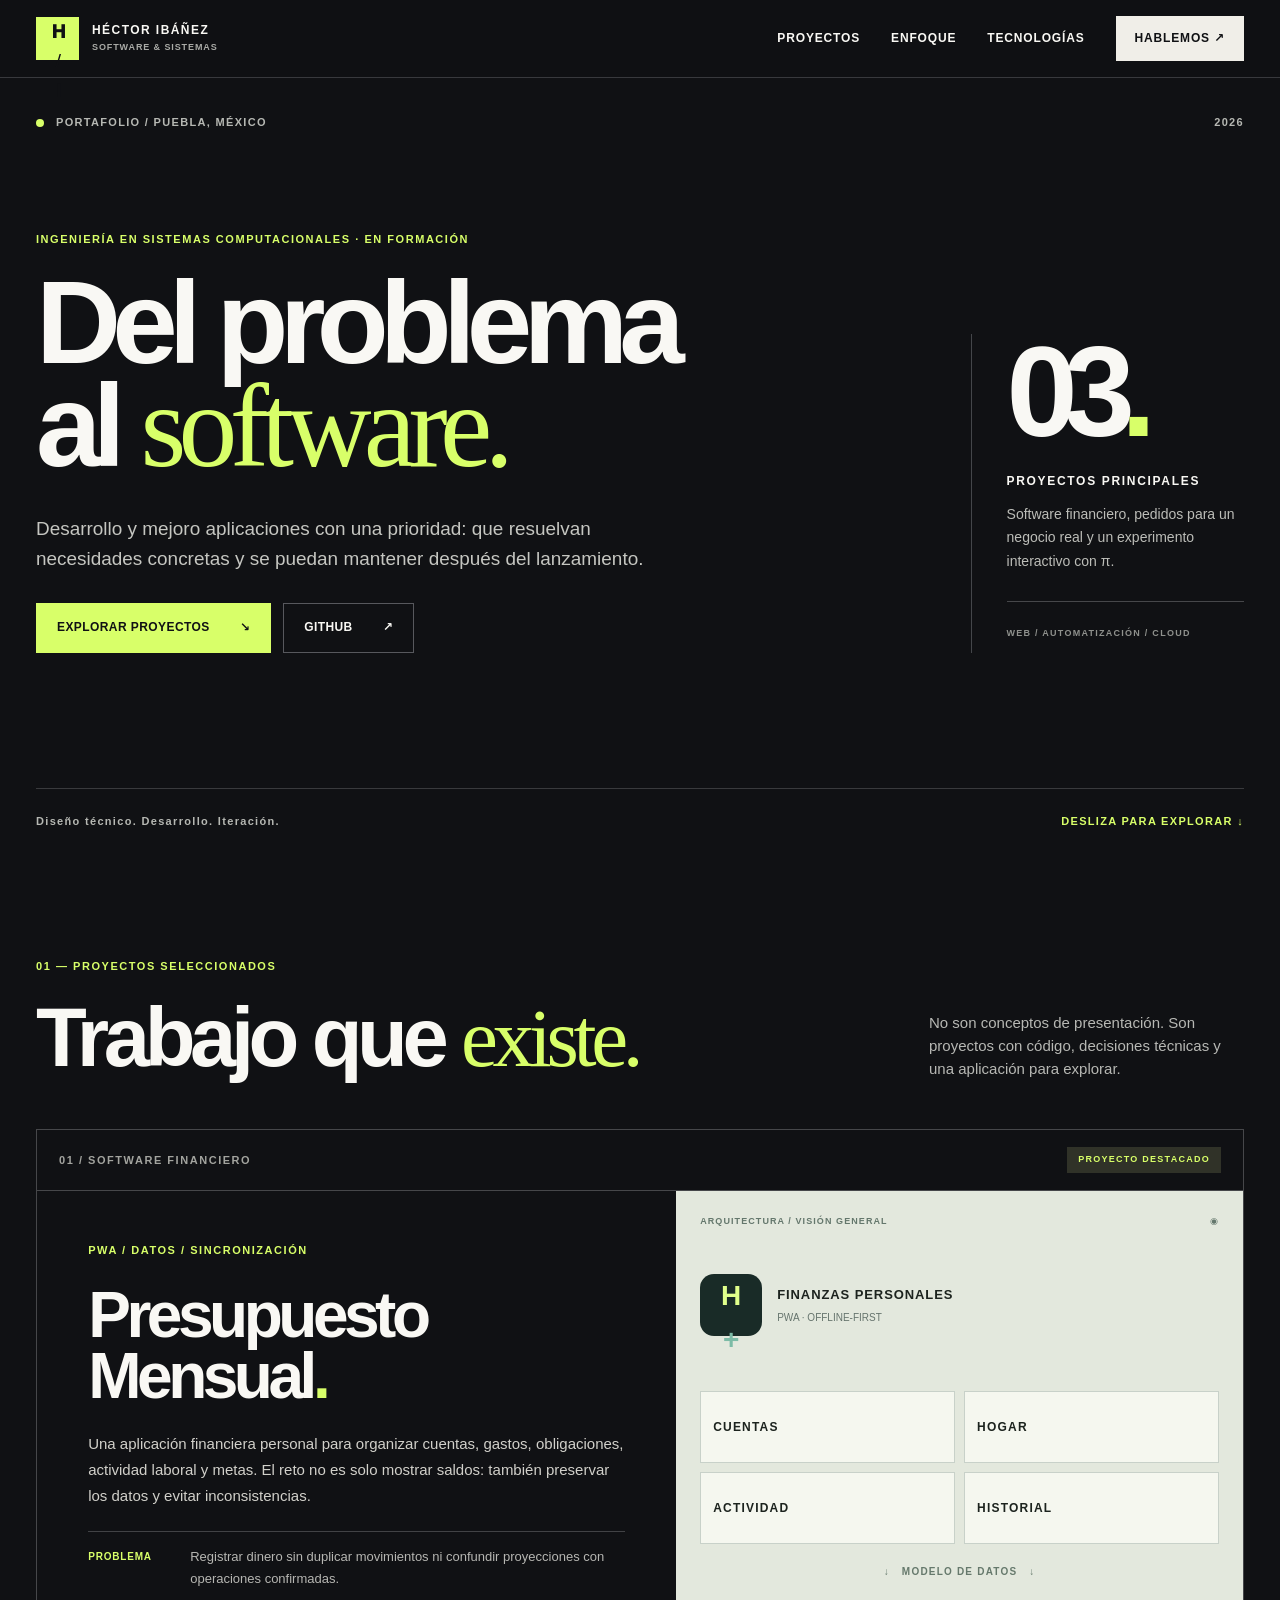
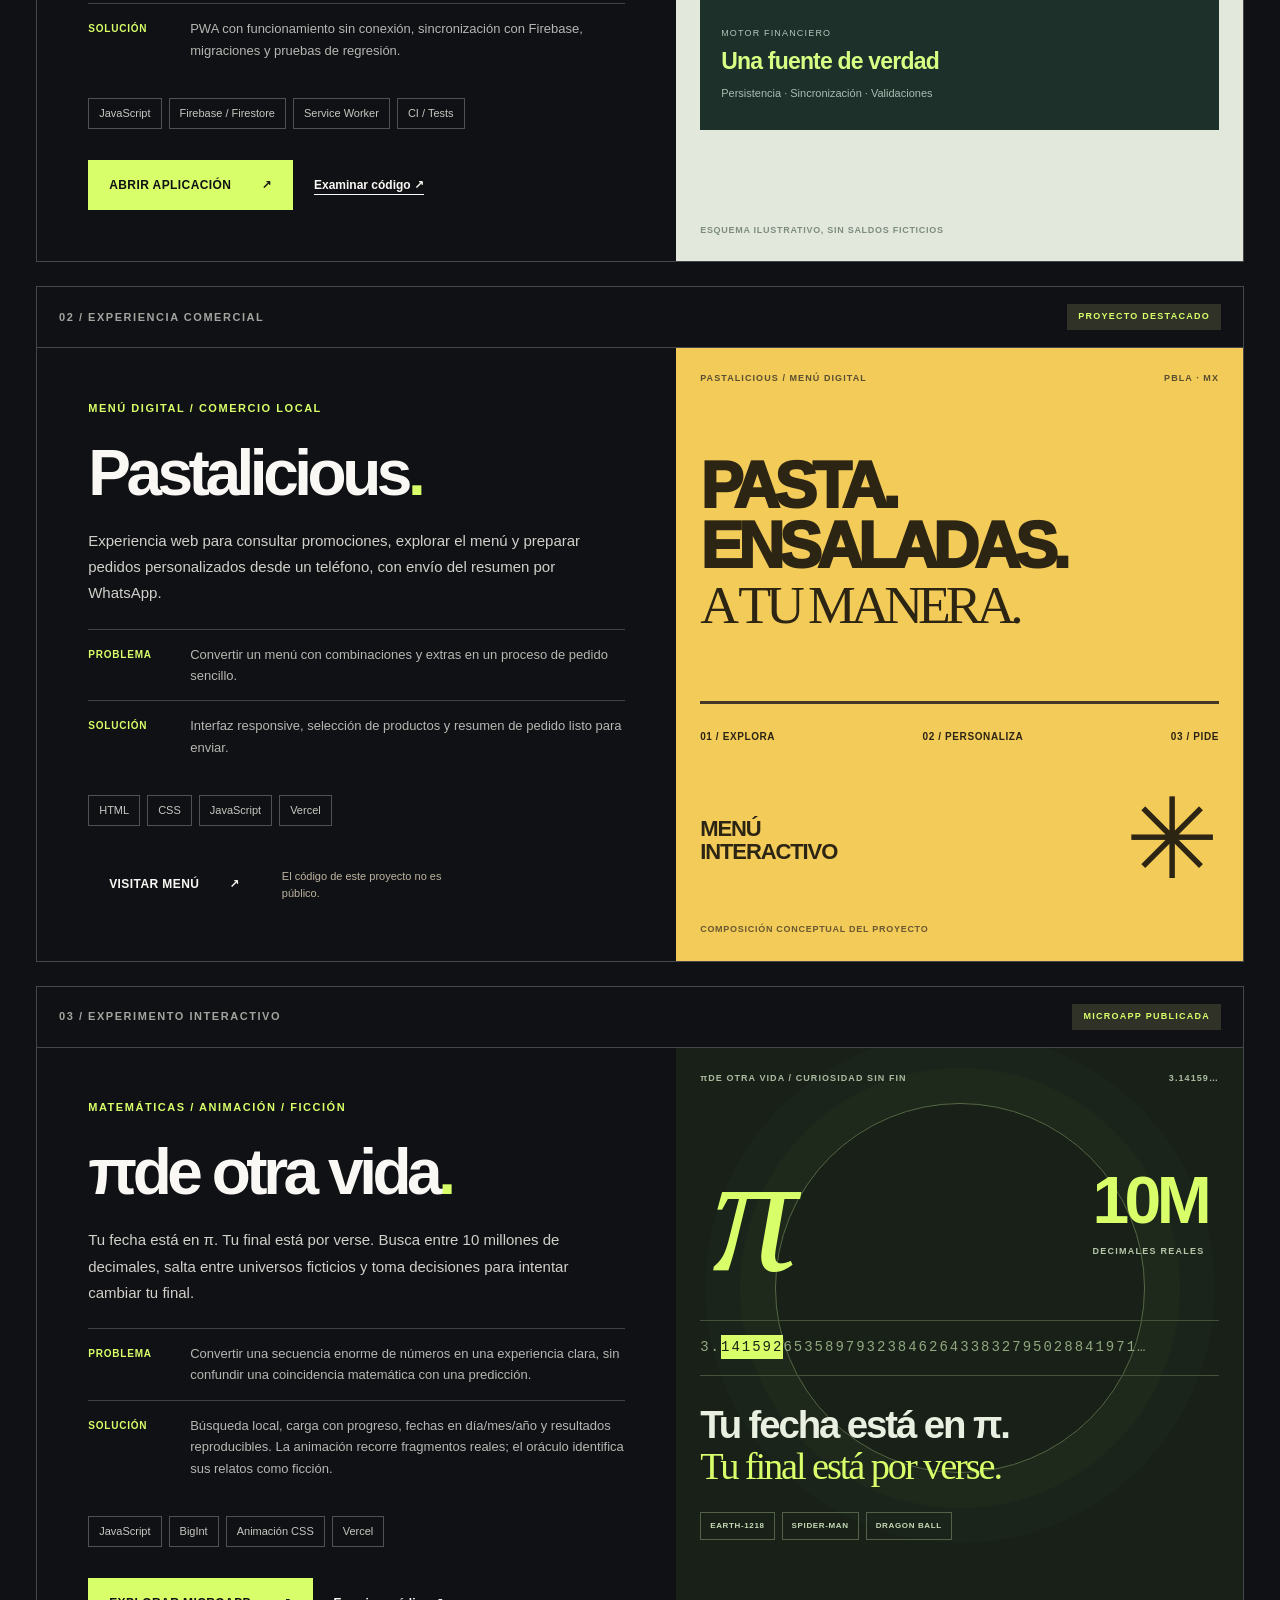
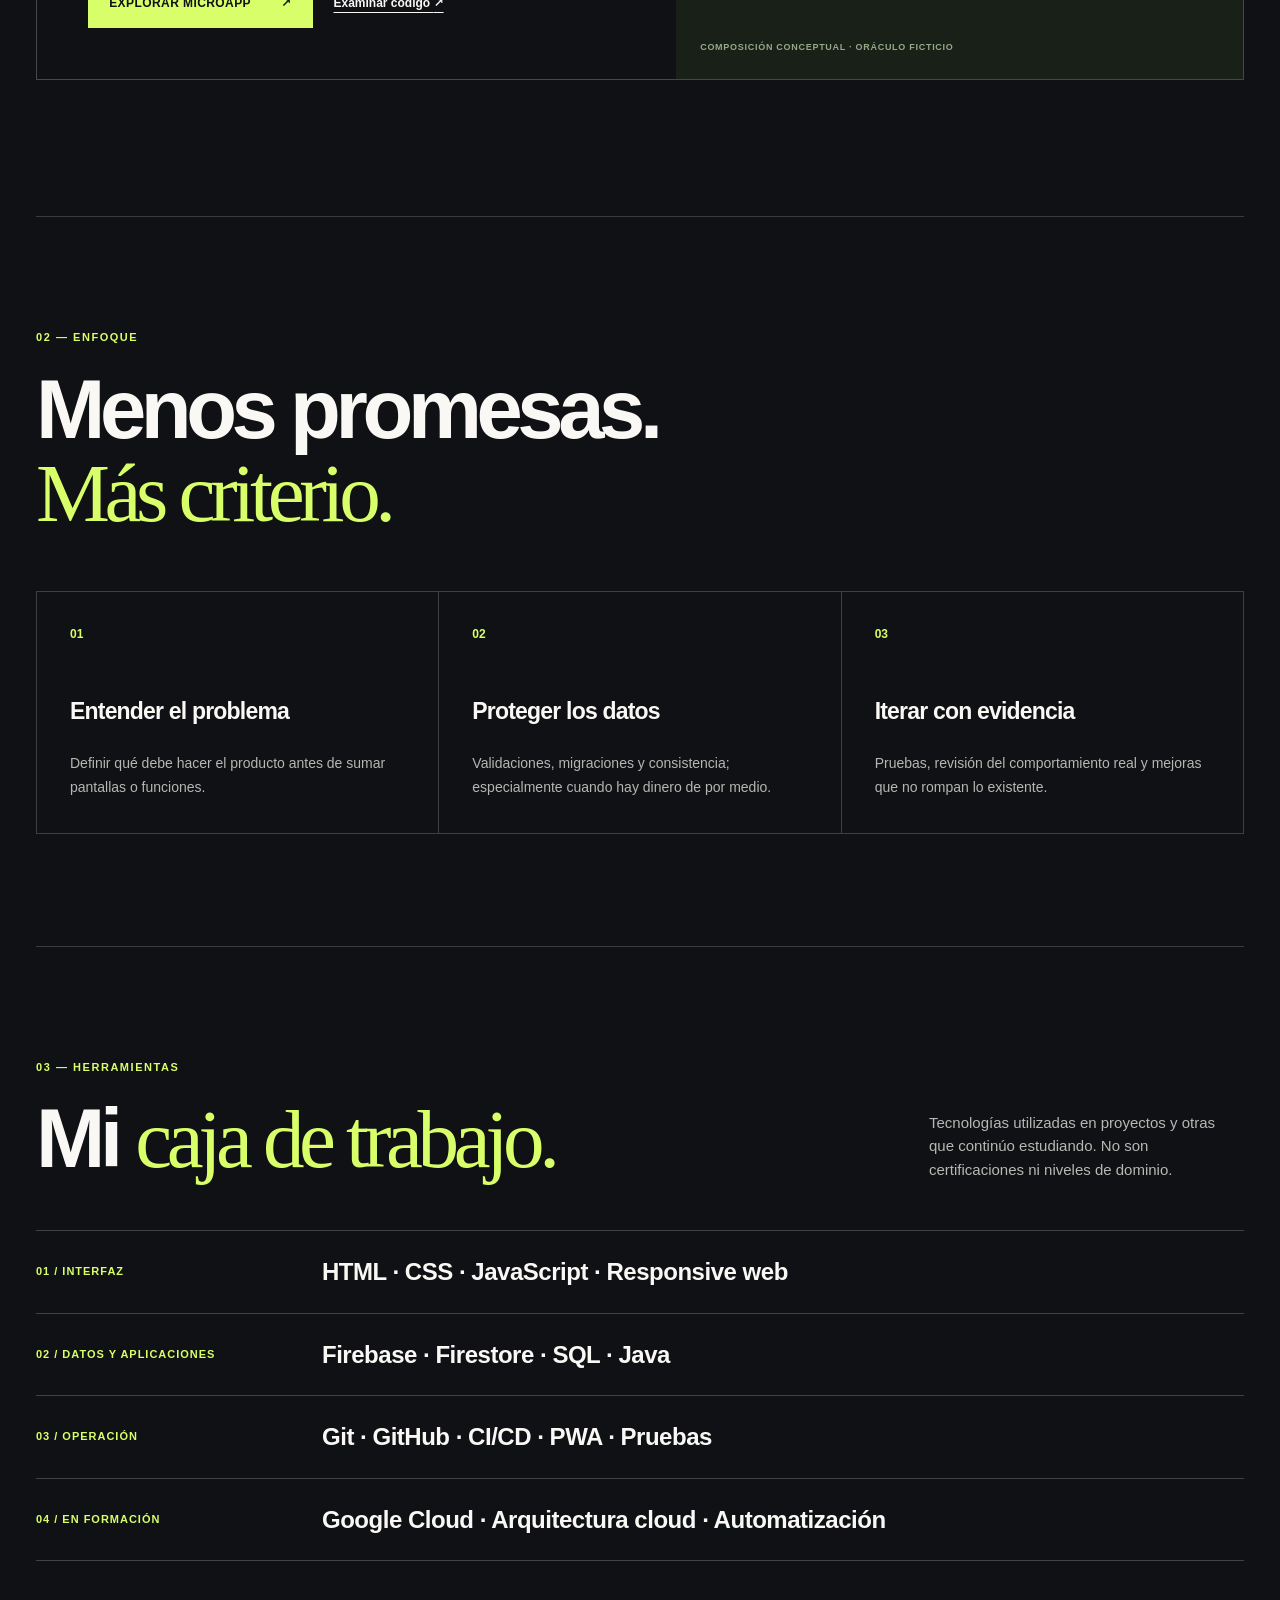
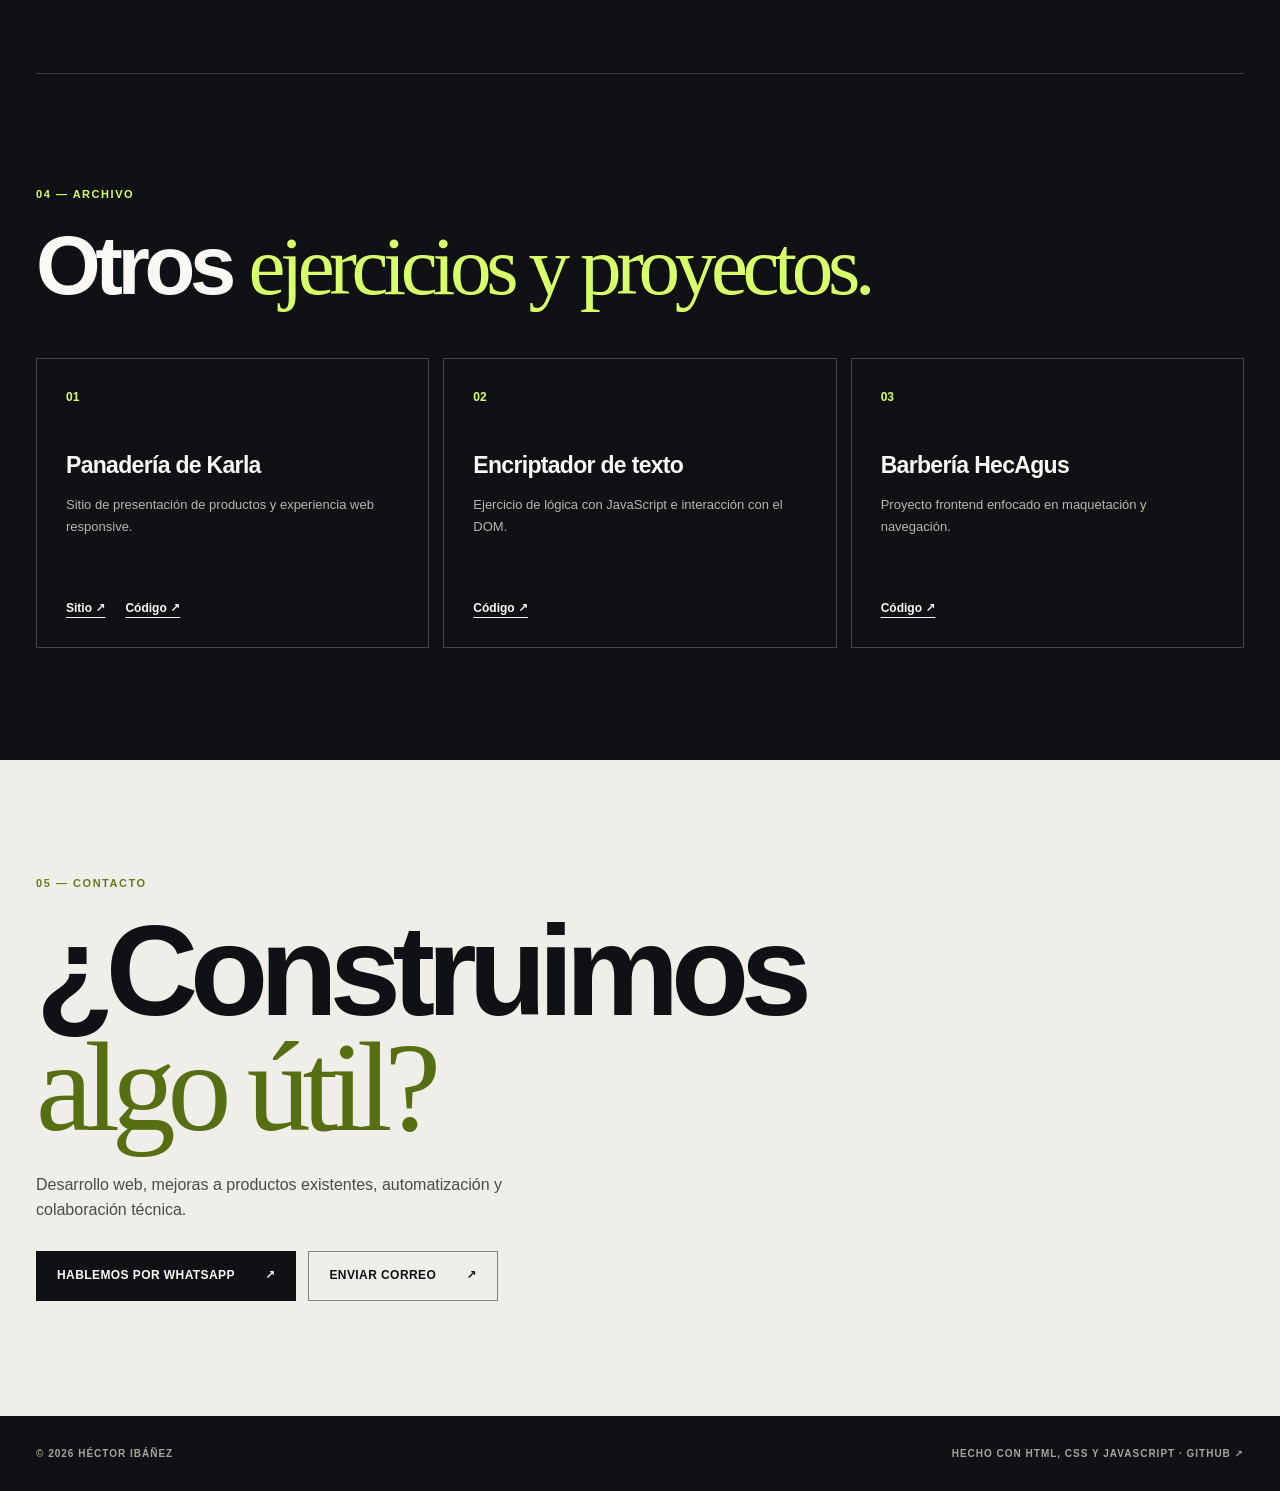
==== commit c021f3bb: "Update πde otra vida branding in portfolio" ====
--- a/index.html
+++ b/index.html
@@ -4,7 +4,7 @@
   <meta charset="utf-8">
   <meta name="viewport" content="width=device-width, initial-scale=1">
   <meta name="theme-color" content="#101114">
-  <meta name="description" content="Portafolio de Héctor Ibáñez. Proyectos de desarrollo web, aplicaciones financieras, automatización y sistemas. Conoce Presupuesto Mensual, Pastalicious y Su πtmd.">
+  <meta name="description" content="Portafolio de Héctor Ibáñez. Proyectos de desarrollo web, aplicaciones financieras, automatización y sistemas. Conoce Presupuesto Mensual, Pastalicious y πde otra vida.">
   <meta property="og:type" content="website">
   <meta property="og:locale" content="es_MX">
   <meta property="og:title" content="Héctor Ibáñez — Ingeniería, producto y código">
@@ -114,8 +114,8 @@
         <div class="case-grid">
           <div class="case-copy">
             <p class="case-category">MATEMÁTICAS / ANIMACIÓN / FICCIÓN</p>
-            <h3 id="pi-title">Su πtmd<span class="accent-dot">.</span></h3>
-            <p class="case-summary">Tu fecha de nacimiento entre 10 millones de decimales de π. Una microapp que combina coincidencias reales, un recorrido animado y un oráculo ficticio con saltos entre Earth-1218, Spider-Man y Dragon Ball.</p>
+            <h3 id="pi-title">πde otra vida<span class="accent-dot">.</span></h3>
+            <p class="case-summary">Tu fecha está en π. Tu final está por verse. Busca entre 10 millones de decimales, salta entre universos ficticios y toma decisiones para intentar cambiar tu final.</p>
             <div class="case-detail"><span>PROBLEMA</span><p>Convertir una secuencia enorme de números en una experiencia clara, sin confundir una coincidencia matemática con una predicción.</p></div>
             <div class="case-detail"><span>SOLUCIÓN</span><p>Búsqueda local, carga con progreso, fechas en día/mes/año y resultados reproducibles. La animación recorre fragmentos reales; el oráculo identifica sus relatos como ficción.</p></div>
             <div class="chips"><span>JavaScript</span><span>BigInt</span><span>Animación CSS</span><span>Vercel</span></div>
@@ -124,11 +124,11 @@
               <a class="text-action" href="https://github.com/hecagus/pi-su-ptm" target="_blank" rel="noopener noreferrer">Examinar código <span aria-hidden="true">↗</span></a>
             </div>
           </div>
-          <div class="case-art pi-art" role="img" aria-label="Composición conceptual de Su πtmd: diez millones de decimales de π y universos ficticios; no es una captura de la aplicación">
-            <div class="art-topline"><span>SU πtmd / CURIOSIDAD SIN FIN</span><span>3.14159…</span></div>
+          <div class="case-art pi-art" role="img" aria-label="Composición conceptual de πde otra vida: diez millones de decimales de π y universos ficticios; no es una captura de la aplicación">
+            <div class="art-topline"><span>πDE OTRA VIDA / CURIOSIDAD SIN FIN</span><span>3.14159…</span></div>
             <div class="pi-center"><span class="pi-glyph" aria-hidden="true">π</span><div><strong>10M</strong><small>DECIMALES REALES</small></div></div>
             <div class="pi-digit-line" aria-hidden="true">3.<span>141592</span>6535897932384626433832795028841971…</div>
-            <p class="pi-art-copy">Tu fecha.<br><em>En el infinito.</em></p>
+            <p class="pi-art-copy">Tu fecha está en π.<br><em>Tu final está por verse.</em></p>
             <div class="pi-worlds"><span>EARTH-1218</span><span>SPIDER-MAN</span><span>DRAGON BALL</span></div>
             <p class="art-disclaimer">COMPOSICIÓN CONCEPTUAL · ORÁCULO FICTICIO</p>
           </div>
--- a/index.css
+++ b/index.css
@@ -114,7 +114,7 @@
 .pi-center small{display:block;font-size:9px;font-weight:850;letter-spacing:.14em;color:#b7c7aa;margin-top:12px}
 .pi-digit-line{font:14px/1.7 ui-monospace,SFMono-Regular,Consolas,monospace;letter-spacing:2px;white-space:nowrap;overflow:hidden;color:#90a77f;border-block:1px solid #43523b;padding:15px 0;margin-top:22px}
 .pi-digit-line span{color:#1a2215;background:var(--accent);padding:4px 0}
-.pi-art-copy{font-size:clamp(34px,4vw,59px);font-weight:850;line-height:1;letter-spacing:-.065em;margin:28px 0 24px}
+.pi-art-copy{font-size:clamp(31px,3vw,43px);font-weight:850;line-height:1.08;letter-spacing:-.055em;margin:28px 0 24px}
 .pi-art-copy em{font-family:Georgia,Times,serif;font-style:normal;font-weight:400;color:var(--accent)}
 .pi-worlds{display:flex;flex-wrap:wrap;gap:7px}
 .pi-worlds span{padding:7px 9px;border:1px solid #516248;color:#c7d9b7;font-size:8px;font-weight:850;letter-spacing:.08em}
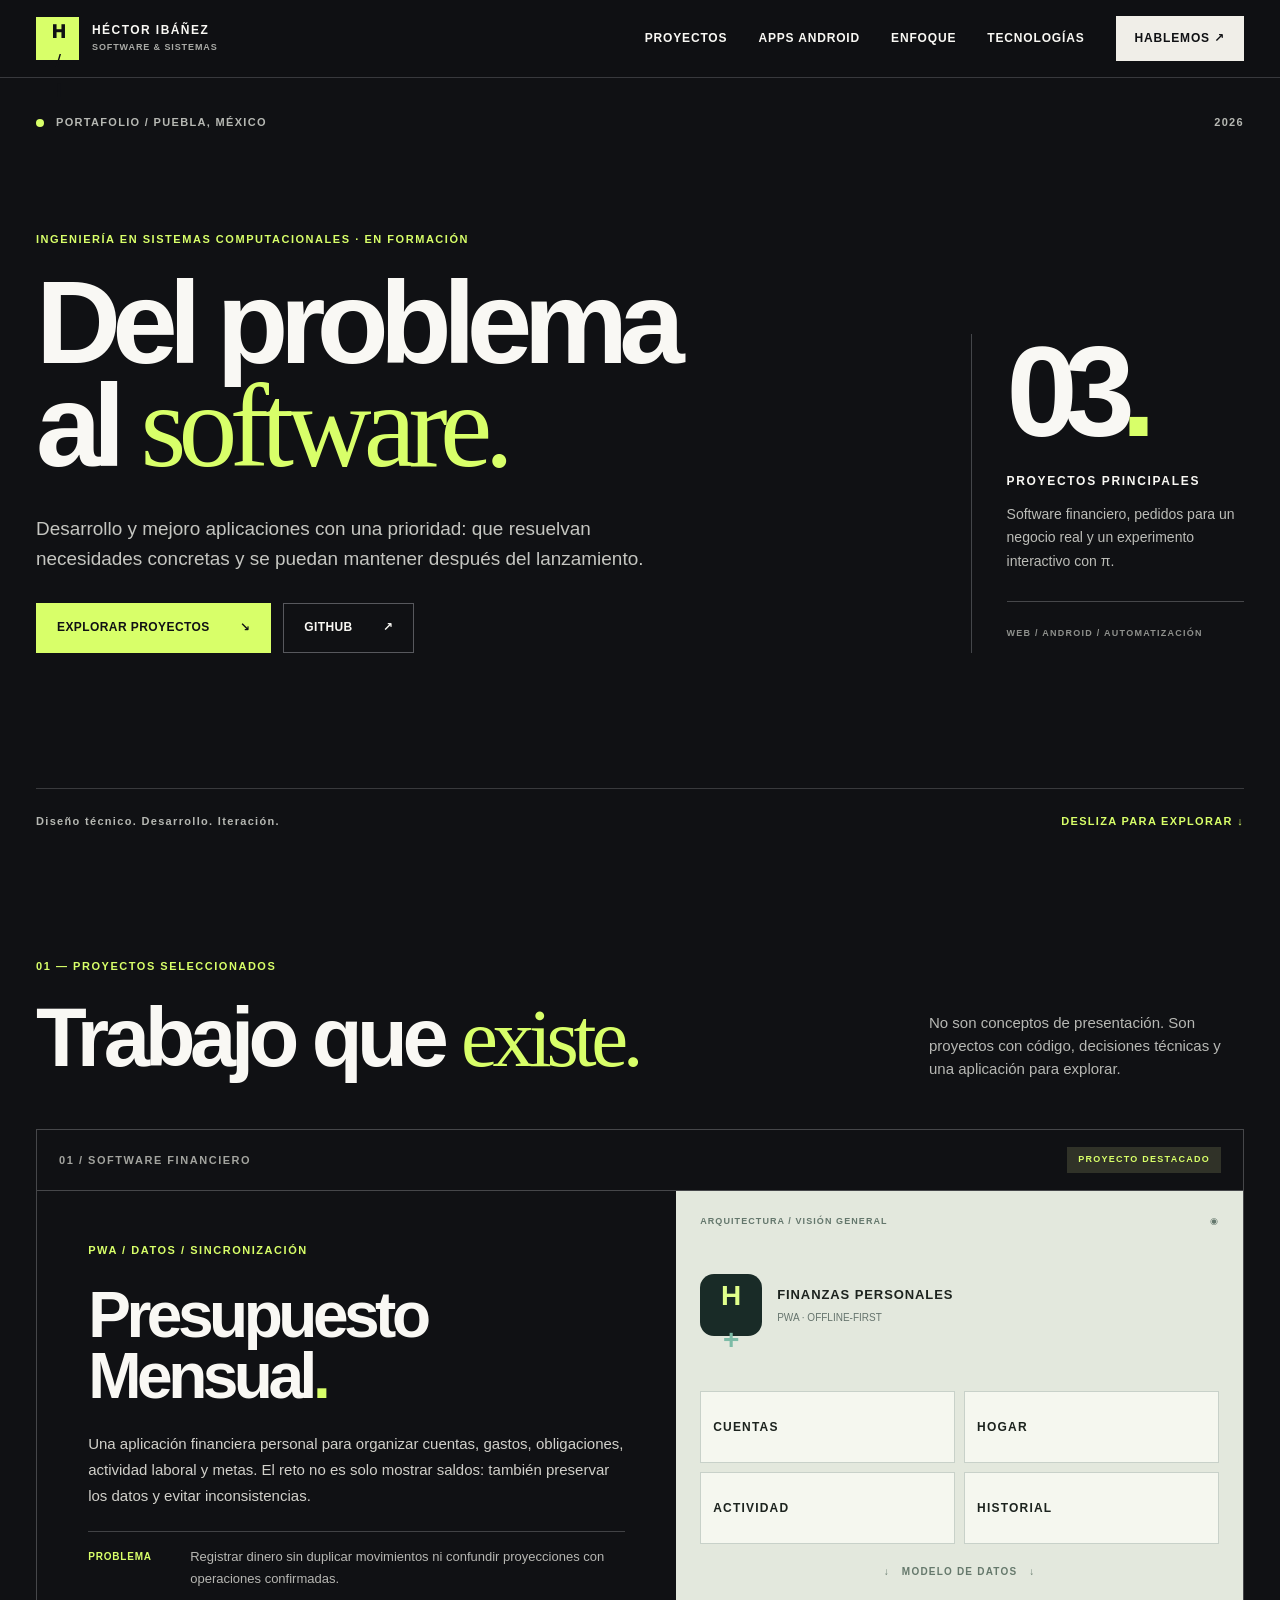
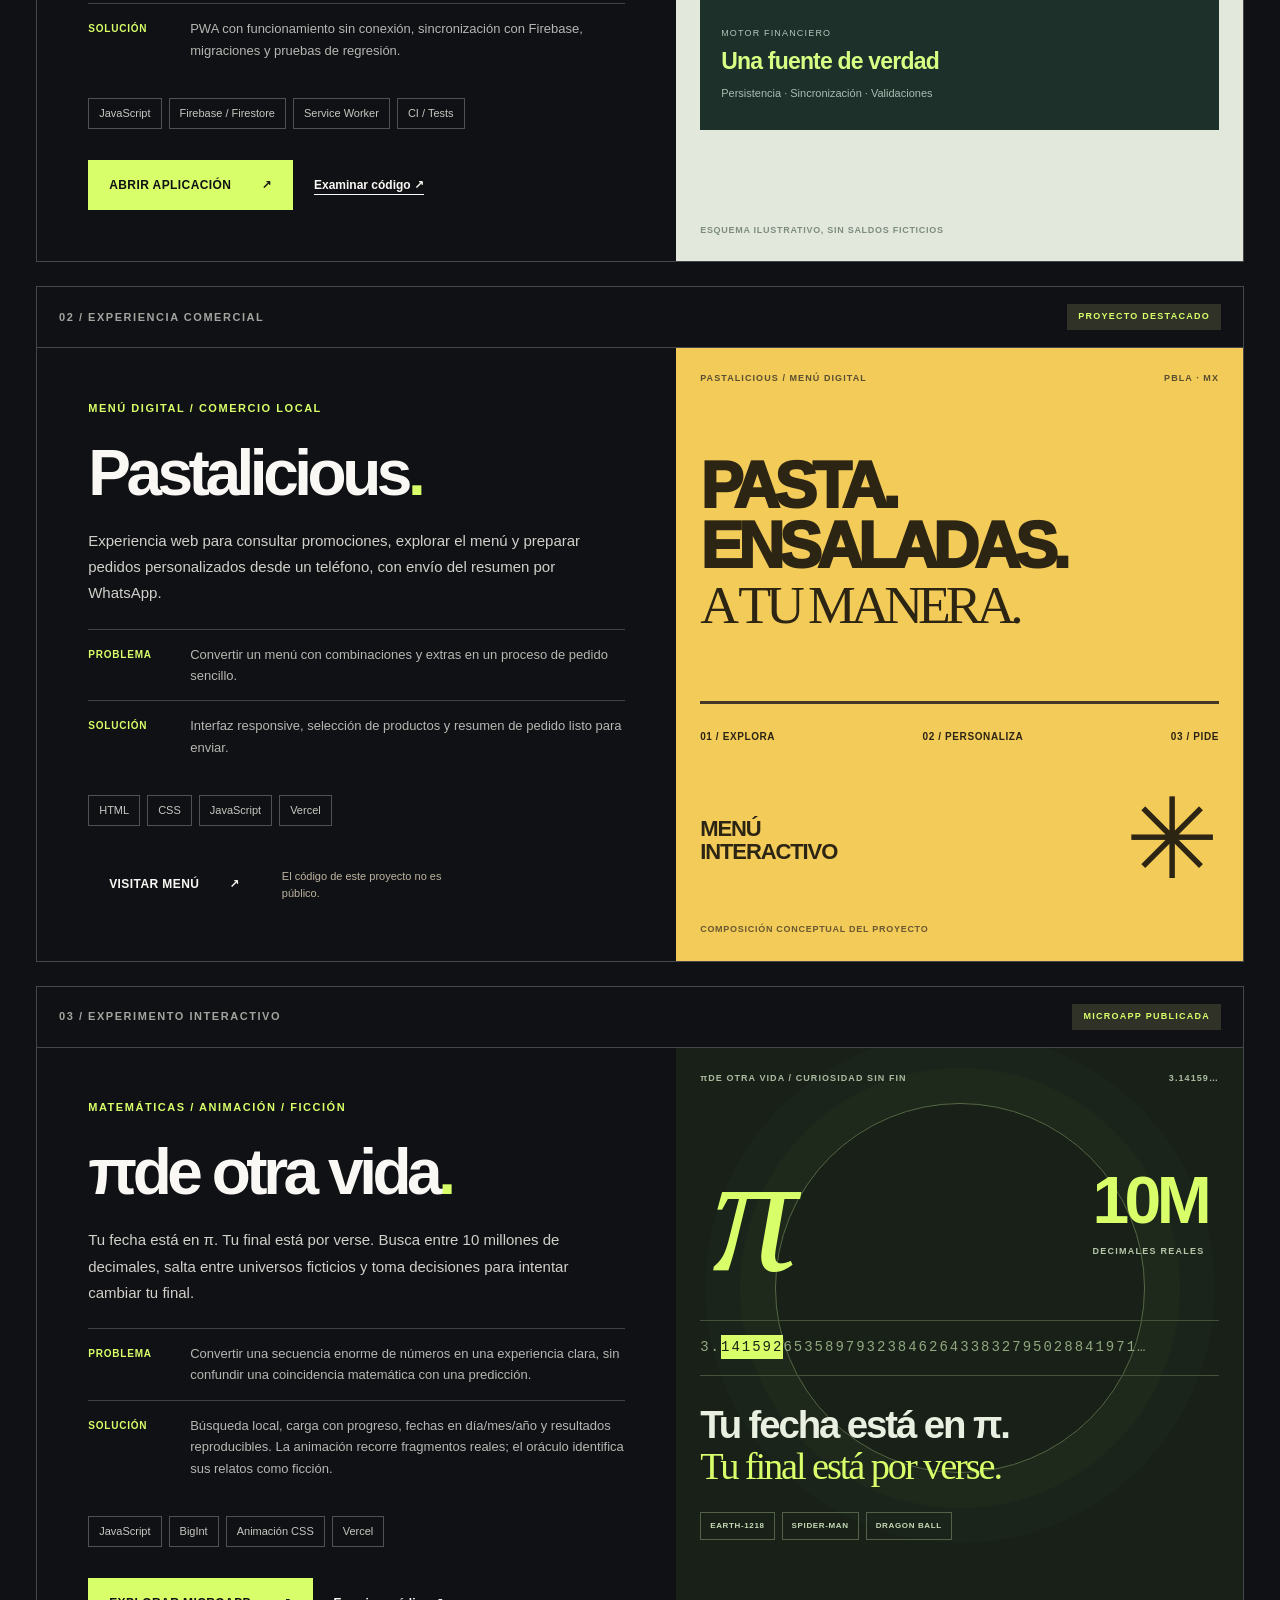
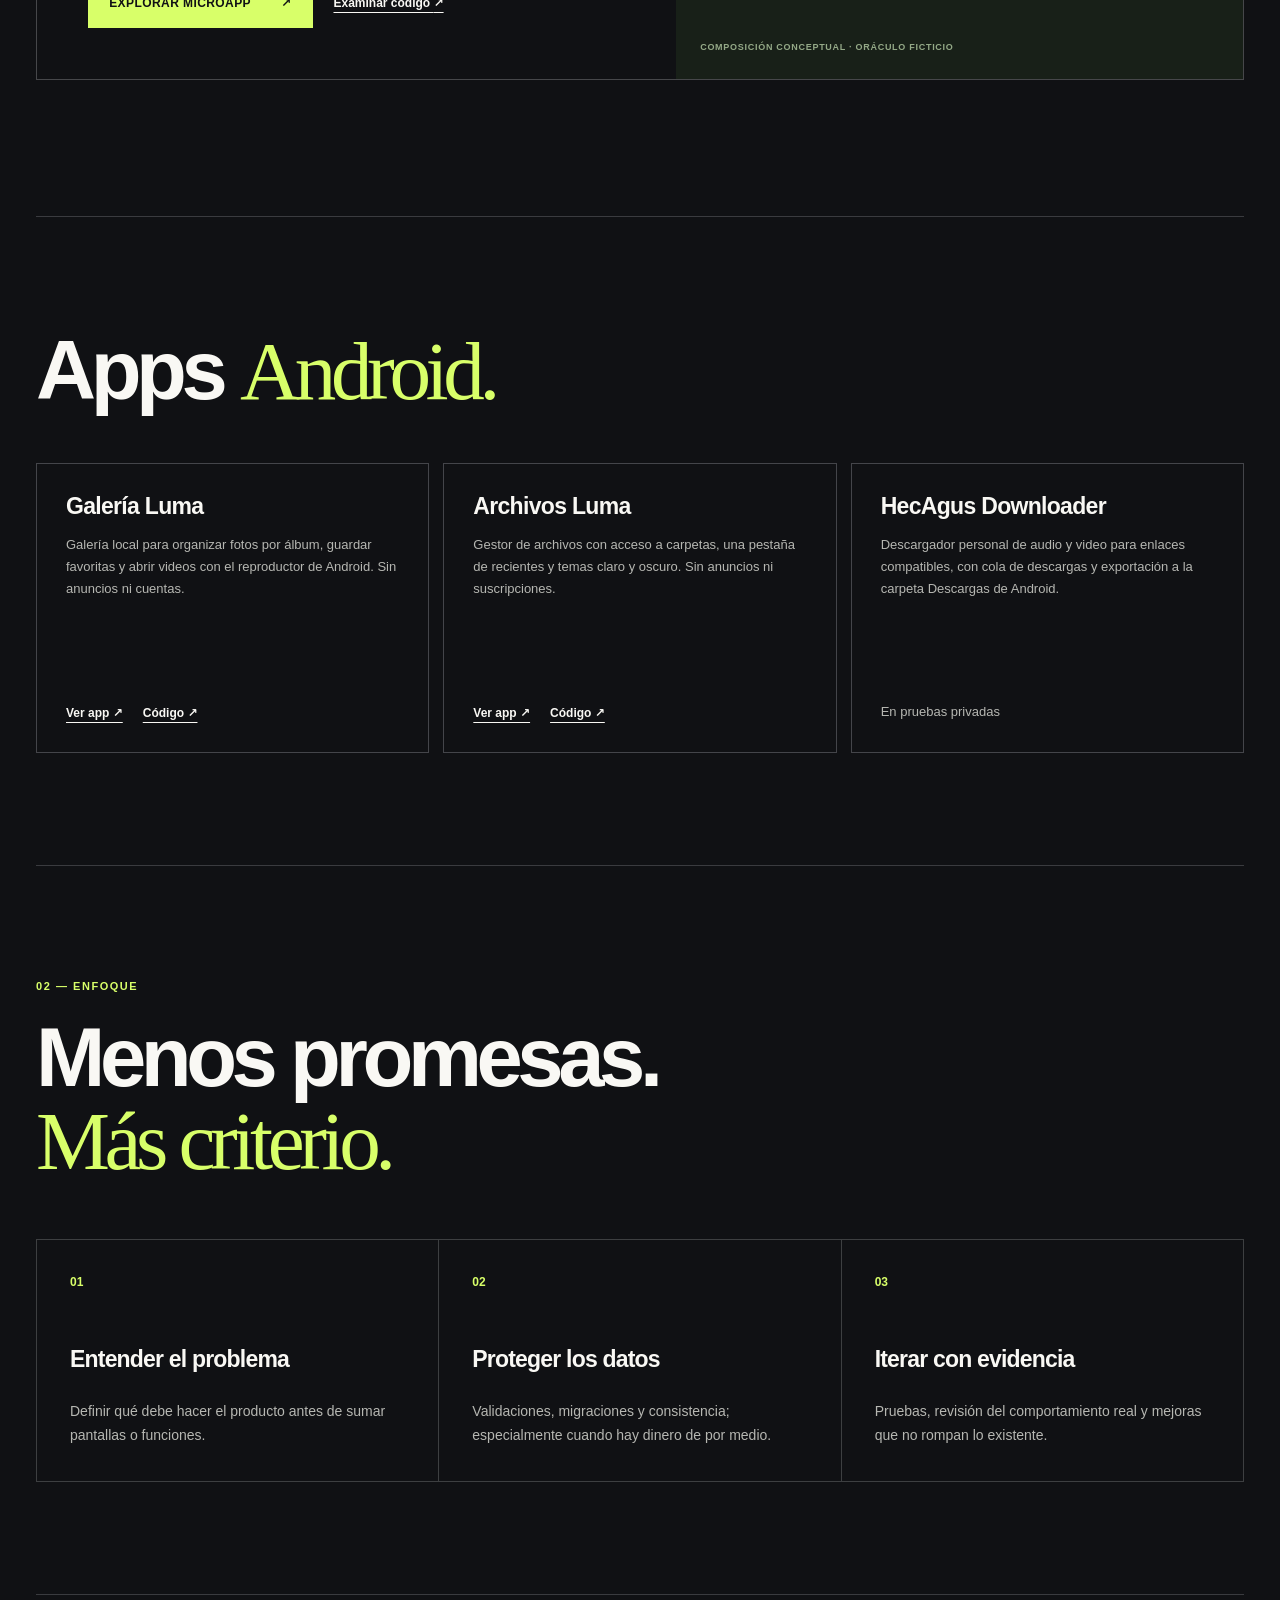
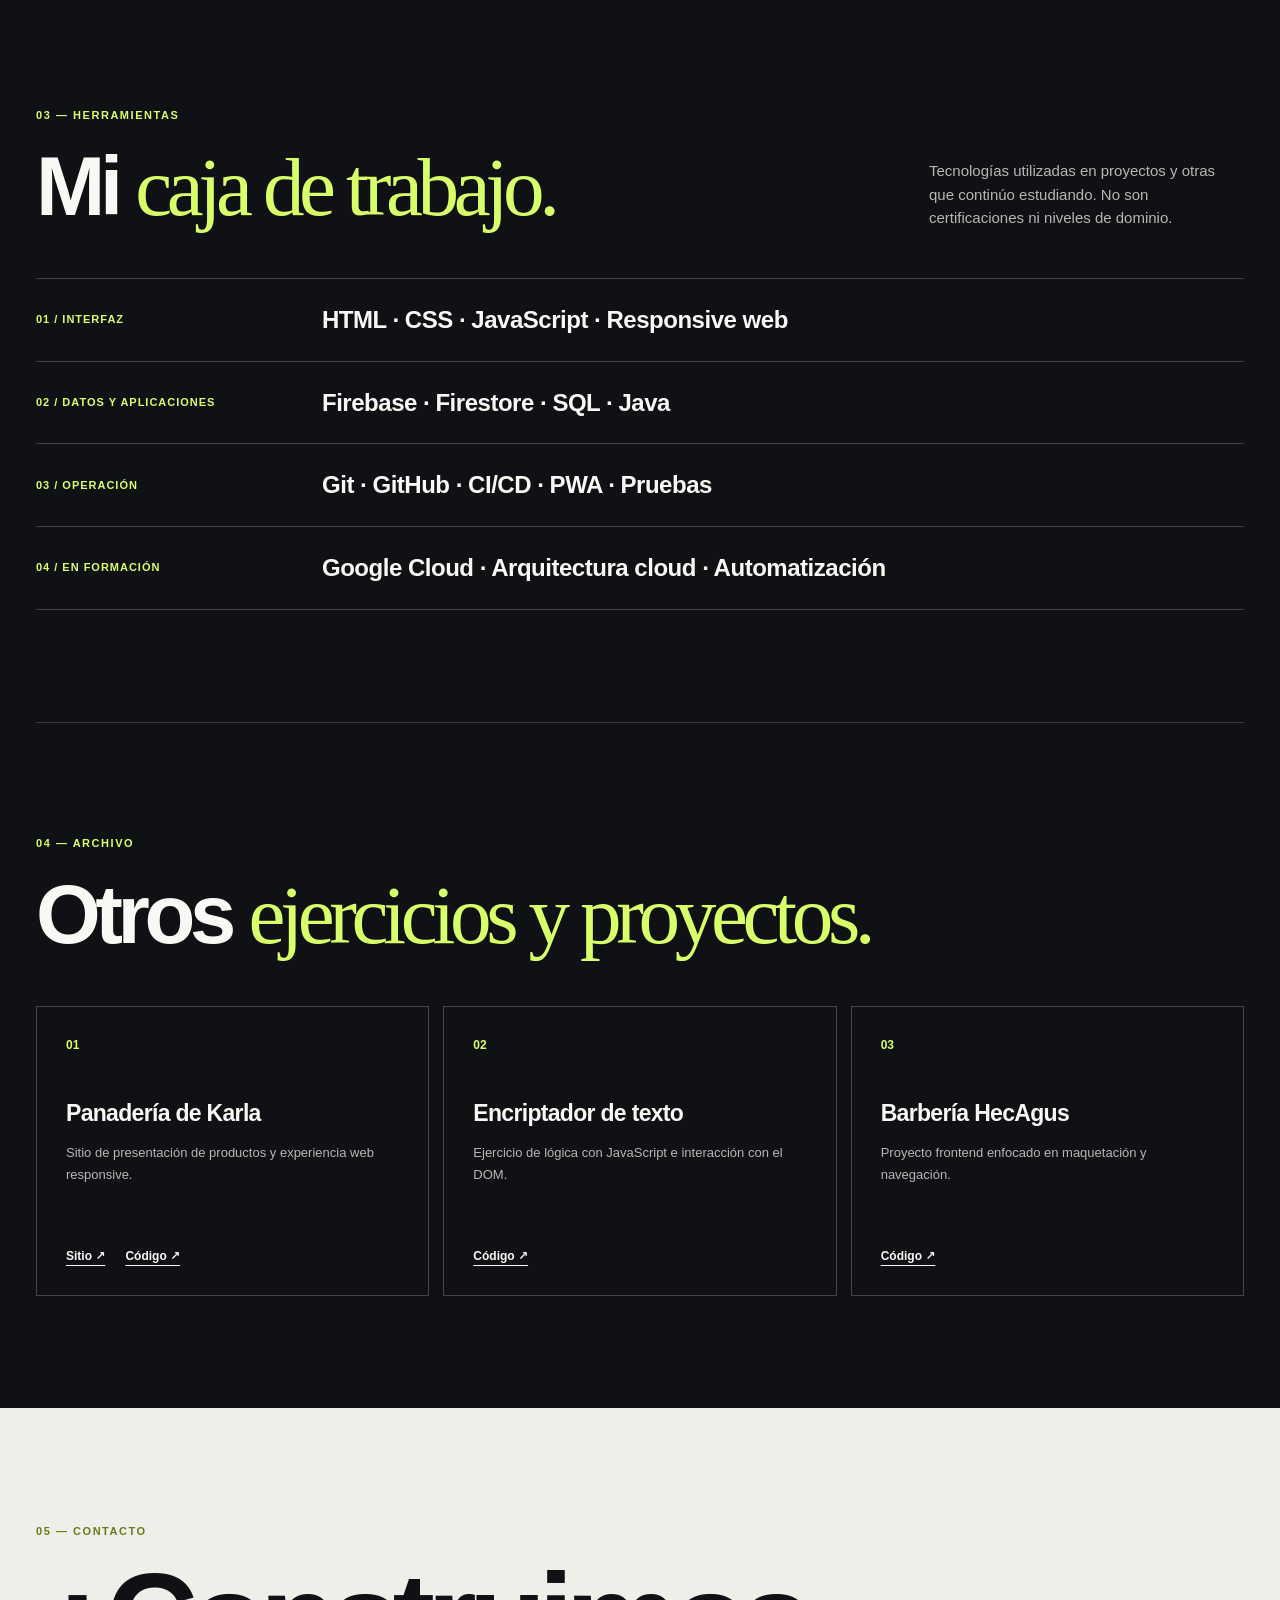
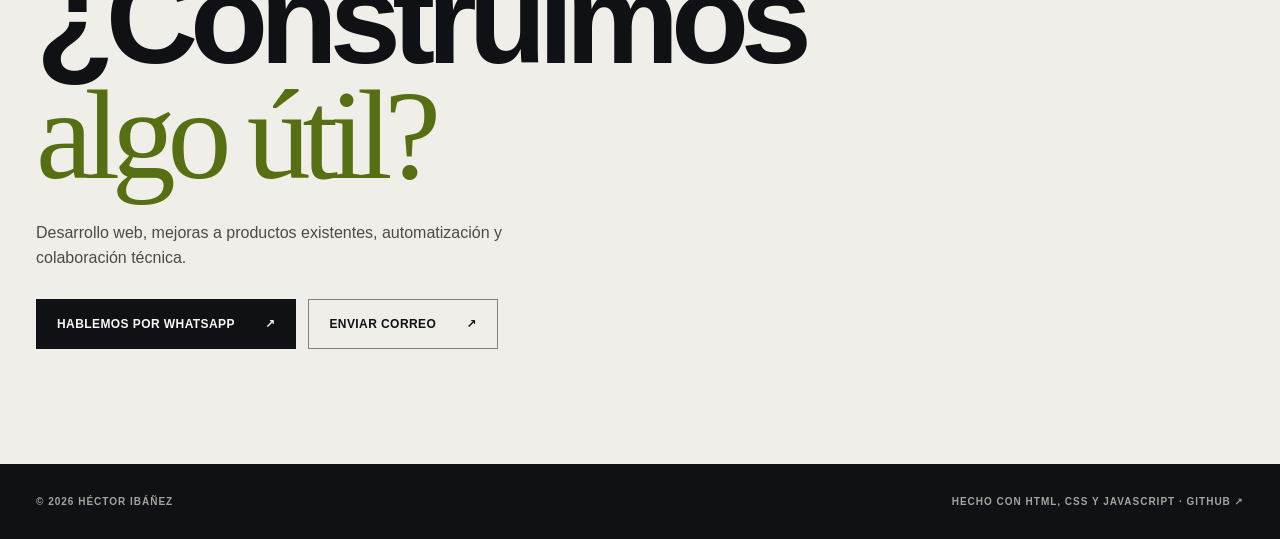
==== commit f480c780: "Agrega las tres apps Android de HecAgus al portafolio" ====
--- a/index.html
+++ b/index.html
@@ -4,11 +4,11 @@
   <meta charset="utf-8">
   <meta name="viewport" content="width=device-width, initial-scale=1">
   <meta name="theme-color" content="#101114">
-  <meta name="description" content="Portafolio de Héctor Ibáñez. Proyectos de desarrollo web, aplicaciones financieras, automatización y sistemas. Conoce Presupuesto Mensual, Pastalicious y πde otra vida.">
+  <meta name="description" content="Portafolio de Héctor Ibáñez. Desarrollo web y aplicaciones Android, entre ellas Presupuesto Mensual, Pastalicious, πde otra vida, Galería Luma, Archivos Luma y HecAgus Downloader.">
   <meta property="og:type" content="website">
   <meta property="og:locale" content="es_MX">
   <meta property="og:title" content="Héctor Ibáñez — Ingeniería, producto y código">
-  <meta property="og:description" content="Tres proyectos en funcionamiento: finanzas personales, un menú digital y una microapp interactiva con π.">
+  <meta property="og:description" content="Proyectos de software de HecAgus, desde finanzas personales y comercio local hasta aplicaciones Android.">
   <meta property="og:url" content="https://portafolio-mu-dun.vercel.app/">
   <meta name="color-scheme" content="dark">
   <title>Héctor Ibáñez | Desarrollo de software y proyectos</title>
@@ -23,6 +23,7 @@
     <button class="menu-toggle" type="button" aria-expanded="false" aria-controls="site-nav" aria-label="Abrir menú">Menú <span aria-hidden="true">+</span></button>
     <nav class="nav" id="site-nav" aria-label="Navegación principal">
       <a href="#proyectos">Proyectos</a>
+      <a href="#apps-android">Apps Android</a>
       <a href="#enfoque">Enfoque</a>
       <a href="#tecnologias">Tecnologías</a>
       <a class="nav-contact" href="#contacto">Hablemos <span aria-hidden="true">↗</span></a>
@@ -46,7 +47,7 @@
           <p class="aside-title">PROYECTOS PRINCIPALES</p>
           <p class="aside-description">Software financiero, pedidos para un negocio real y un experimento interactivo con π.</p>
           <div class="aside-divider"></div>
-          <span class="micro">WEB / AUTOMATIZACIÓN / CLOUD</span>
+          <span class="micro">WEB / ANDROID / AUTOMATIZACIÓN</span>
         </aside>
       </div>
       <div class="hero-bottom"><span>Diseño técnico. Desarrollo. Iteración.</span><a href="#proyectos" aria-label="Ir a proyectos">DESLIZA PARA EXPLORAR <span aria-hidden="true">↓</span></a></div>
@@ -136,6 +137,33 @@
       </article>
     </section>
 
+    <section class="section archive wrap" id="apps-android" aria-labelledby="android-title">
+      <div class="section-head"><h2 id="android-title">Apps <em>Android.</em></h2></div>
+      <div class="archive-grid android-grid">
+        <article>
+          <h3>Galería Luma</h3>
+          <p>Galería local para organizar fotos por álbum, guardar favoritas y abrir videos con el reproductor de Android. Sin anuncios ni cuentas.</p>
+          <div class="archive-links">
+            <a href="https://luma-galeria.vercel.app/" target="_blank" rel="noopener noreferrer" aria-label="Ver Galería Luma">Ver app ↗</a>
+            <a href="https://github.com/hecagus/luma-galeria" target="_blank" rel="noopener noreferrer" aria-label="Ver código de Galería Luma">Código ↗</a>
+          </div>
+        </article>
+        <article>
+          <h3>Archivos Luma</h3>
+          <p>Gestor de archivos con acceso a carpetas, una pestaña de recientes y temas claro y oscuro. Sin anuncios ni suscripciones.</p>
+          <div class="archive-links">
+            <a href="https://archivos-luma.vercel.app/" target="_blank" rel="noopener noreferrer" aria-label="Ver Archivos Luma">Ver app ↗</a>
+            <a href="https://github.com/hecagus/archivos-luma" target="_blank" rel="noopener noreferrer" aria-label="Ver código de Archivos Luma">Código ↗</a>
+          </div>
+        </article>
+        <article>
+          <h3>HecAgus Downloader</h3>
+          <p>Descargador personal de audio y video para enlaces compatibles, con cola de descargas y exportación a la carpeta Descargas de Android.</p>
+          <p class="archive-links private-note">En pruebas privadas</p>
+        </article>
+      </div>
+    </section>
+
     <section class="section approach wrap" id="enfoque">
       <div class="section-head"><div><p class="eyebrow">02 — ENFOQUE</p><h2>Menos promesas.<br><em>Más criterio.</em></h2></div></div>
       <div class="principles">
--- a/index.css
+++ b/index.css
@@ -136,10 +136,12 @@
 .archive-grid article{border:1px solid #44454a;padding:29px;min-height:290px;display:flex;flex-direction:column}
 .archive-grid article>span{color:var(--accent);font-size:12px;font-weight:900}
 .archive-grid h3{font-size:23px;line-height:1.15;letter-spacing:-.03em;margin-top:46px;margin-bottom:15px}
+.android-grid h3{margin-top:0}
 .archive-grid p{font-size:13px;color:#b6b7b2;line-height:1.7;margin-bottom:18px}
 .archive-links{display:flex;gap:20px;flex-wrap:wrap;margin-top:auto}
 .archive-links a{font-size:12px;font-weight:800;text-decoration:underline;text-underline-offset:5px}
 .archive-links a:hover{color:var(--accent)}
+.archive-grid .private-note{margin-top:auto;margin-bottom:0}
 .contact{background:var(--paper);color:var(--ink);padding-block:115px}
 .contact .eyebrow{color:#647d1c}
 .contact h2{font-size:clamp(68px,10vw,140px);line-height:.9}
@@ -193,7 +195,7 @@
  .principles article{padding:26px}
  .principle-n{margin-bottom:20px}
  .archive-grid article{min-height:0}
- .archive-grid h3{margin-top:25px}
+ .archive-grid:not(.android-grid) h3{margin-top:25px}
  .stack-rows>div{grid-template-columns:1fr;gap:9px;padding:20px 0}
  .contact{padding-block:75px}
  .contact h2{font-size:clamp(64px,12vw,103px)}
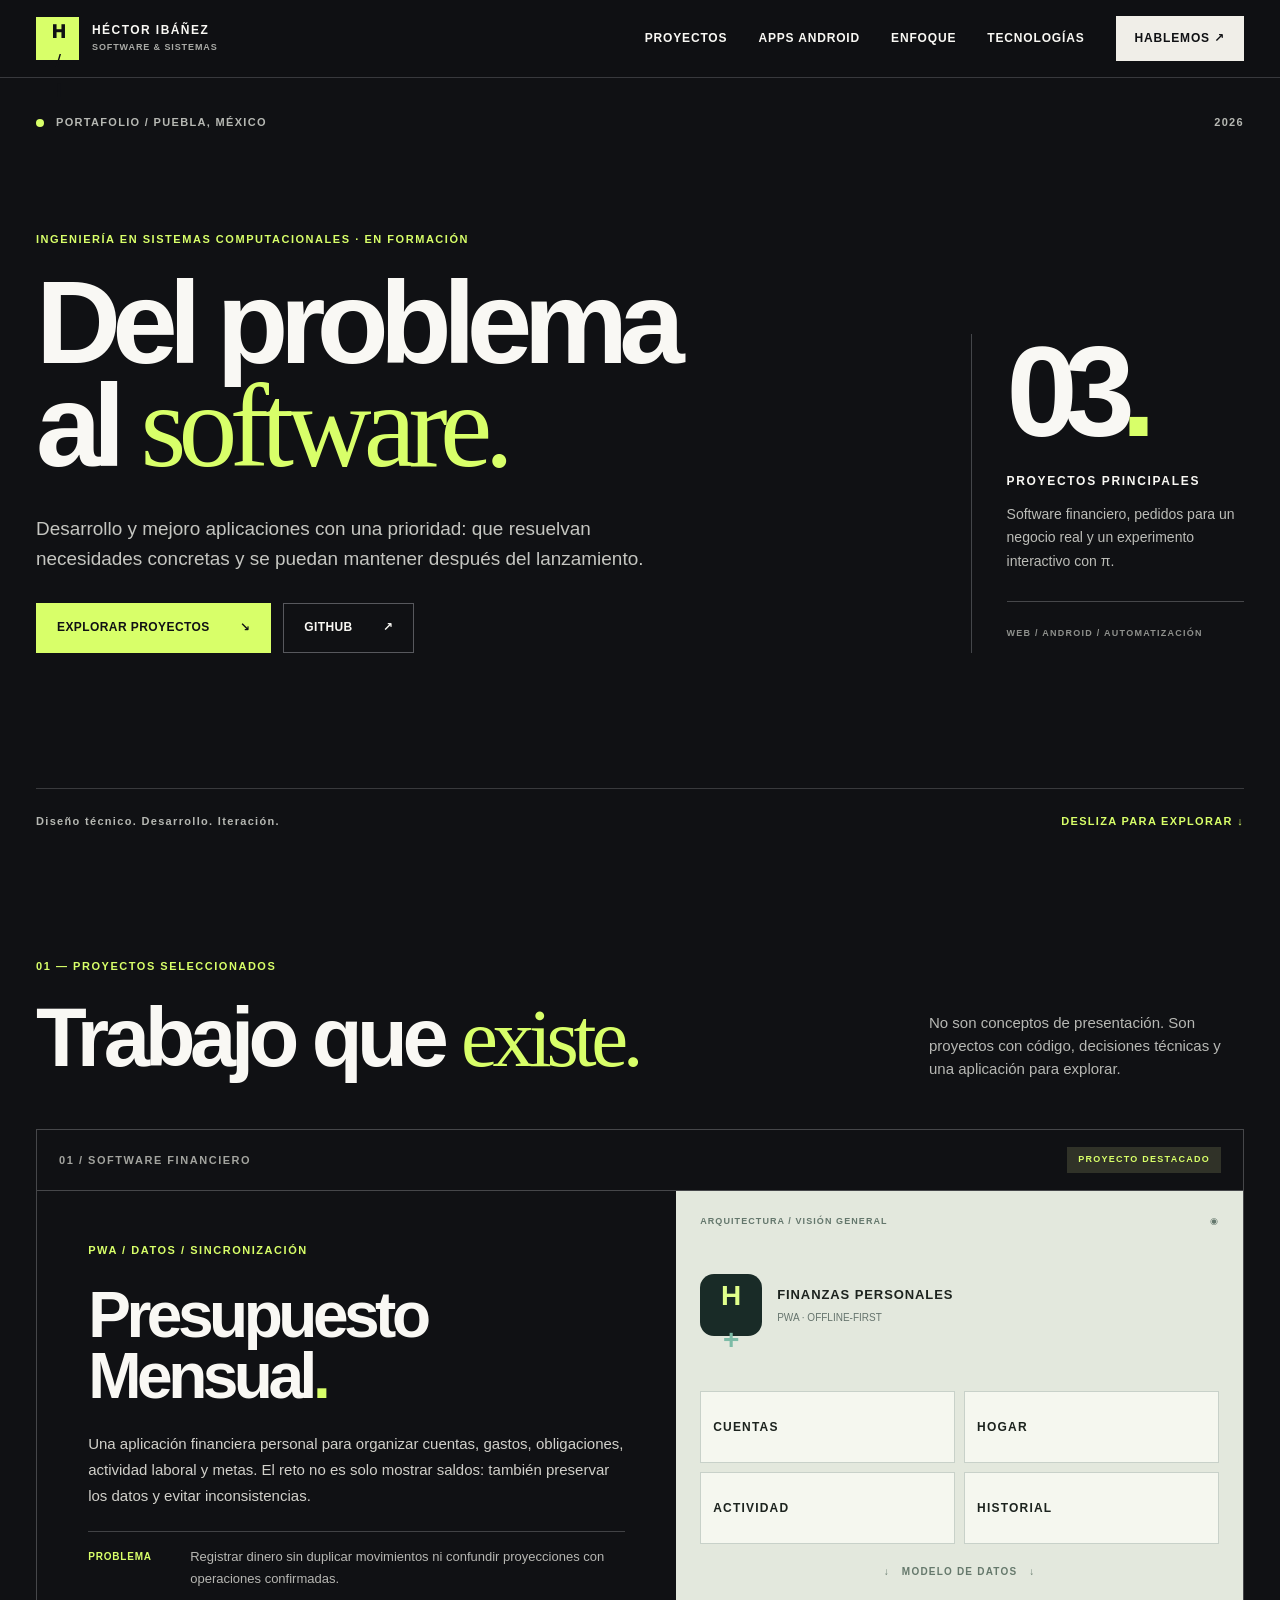
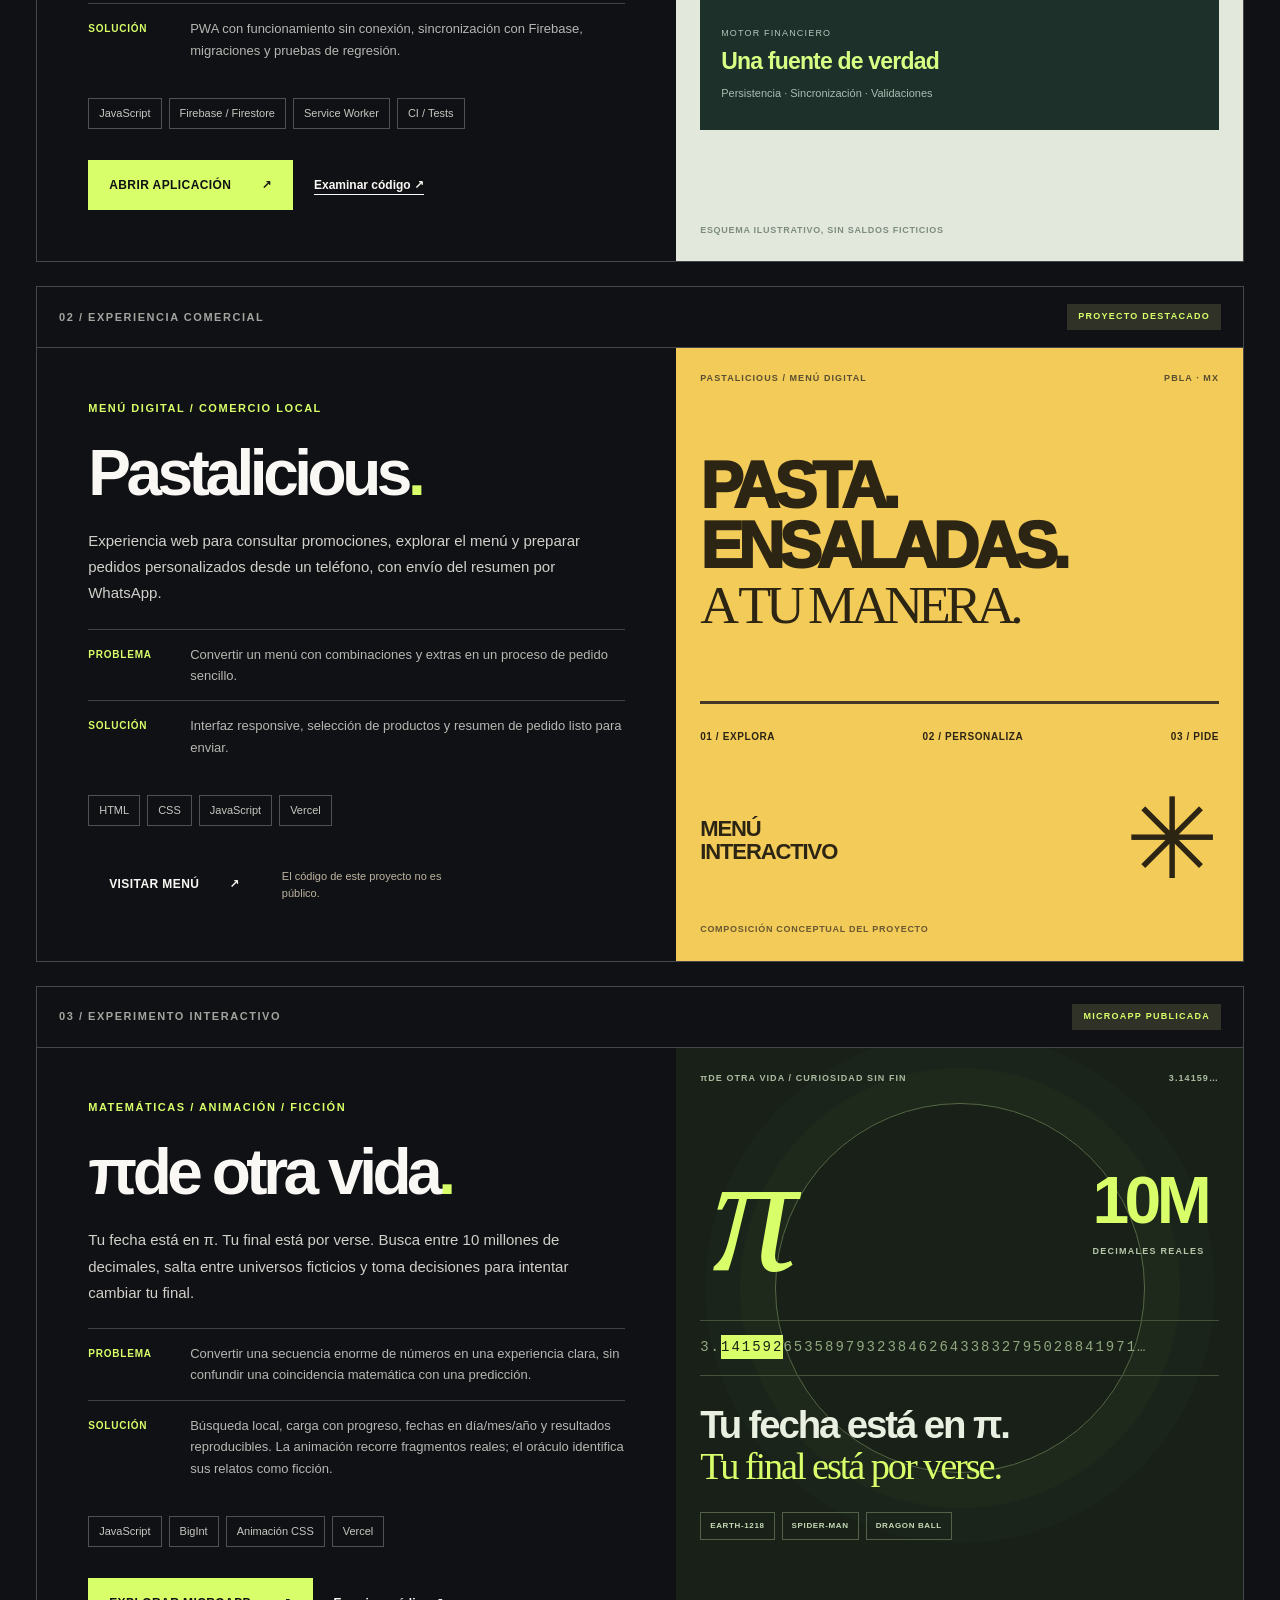
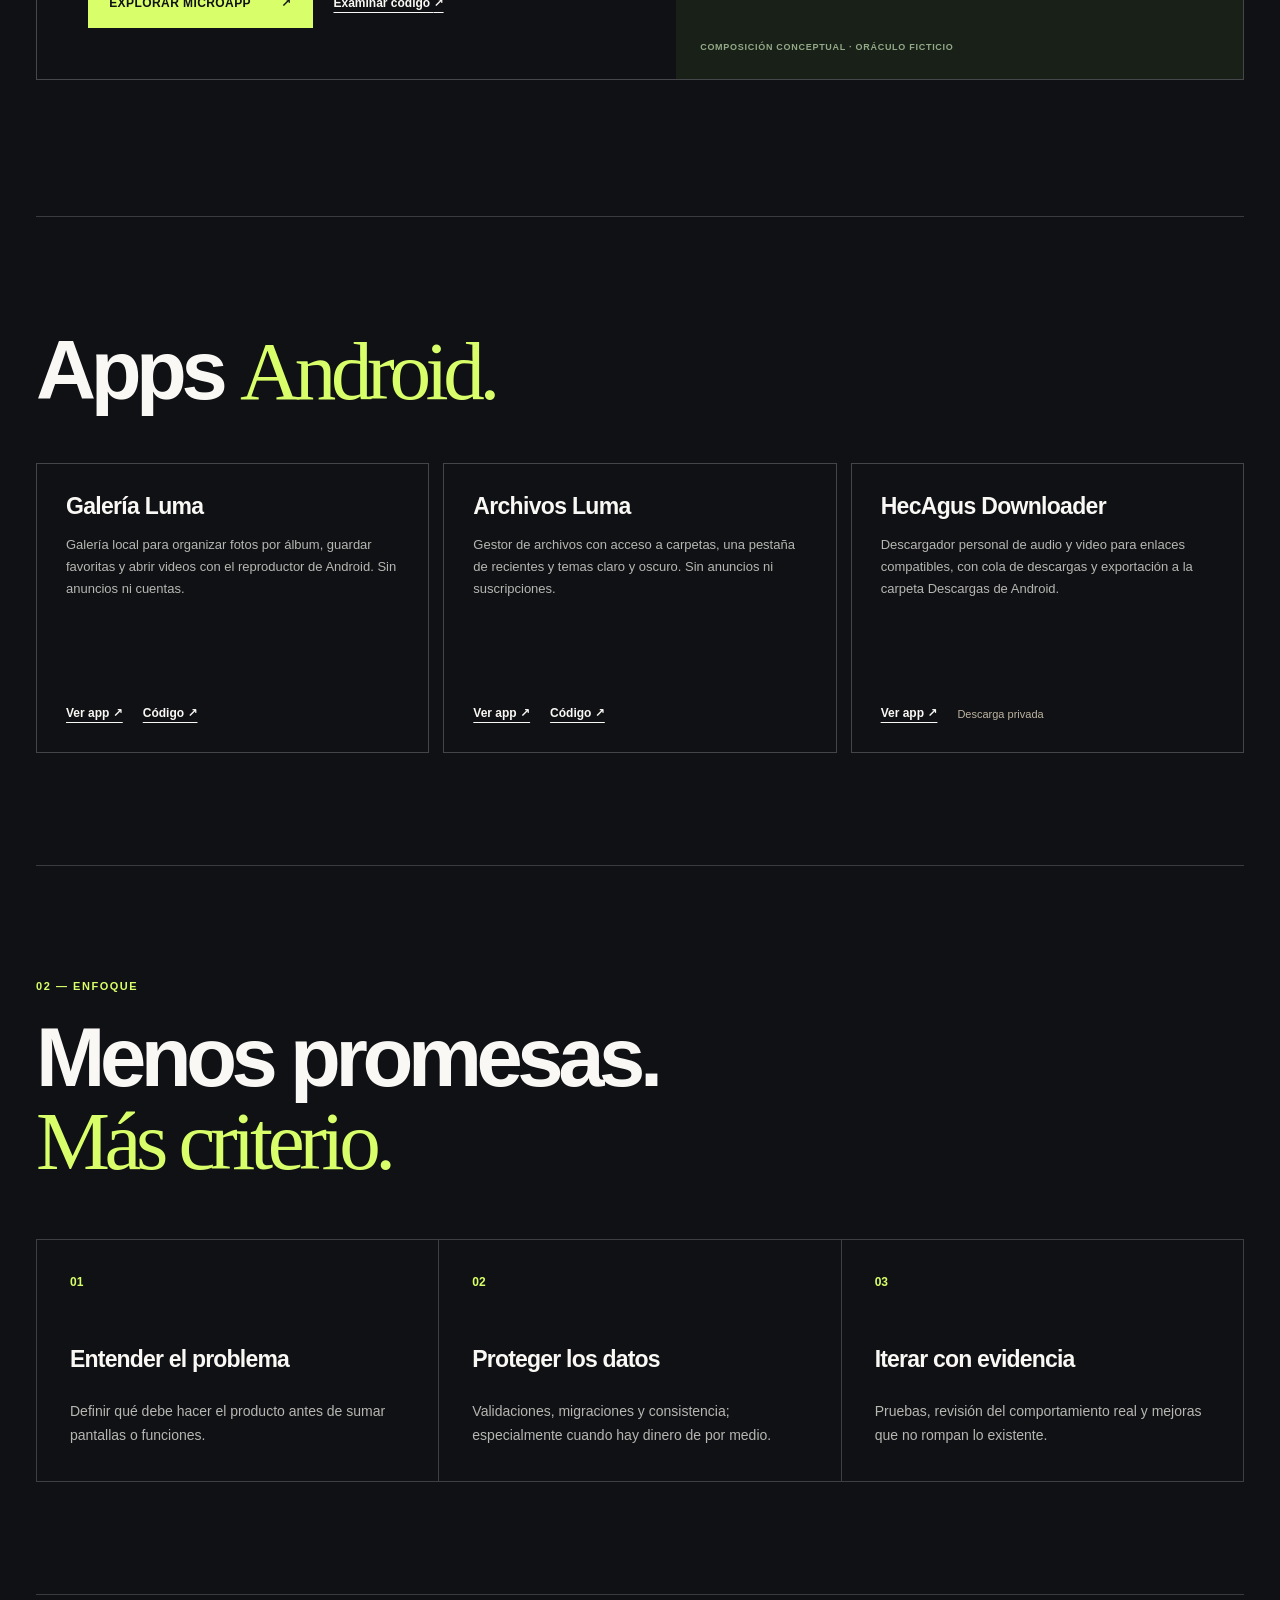
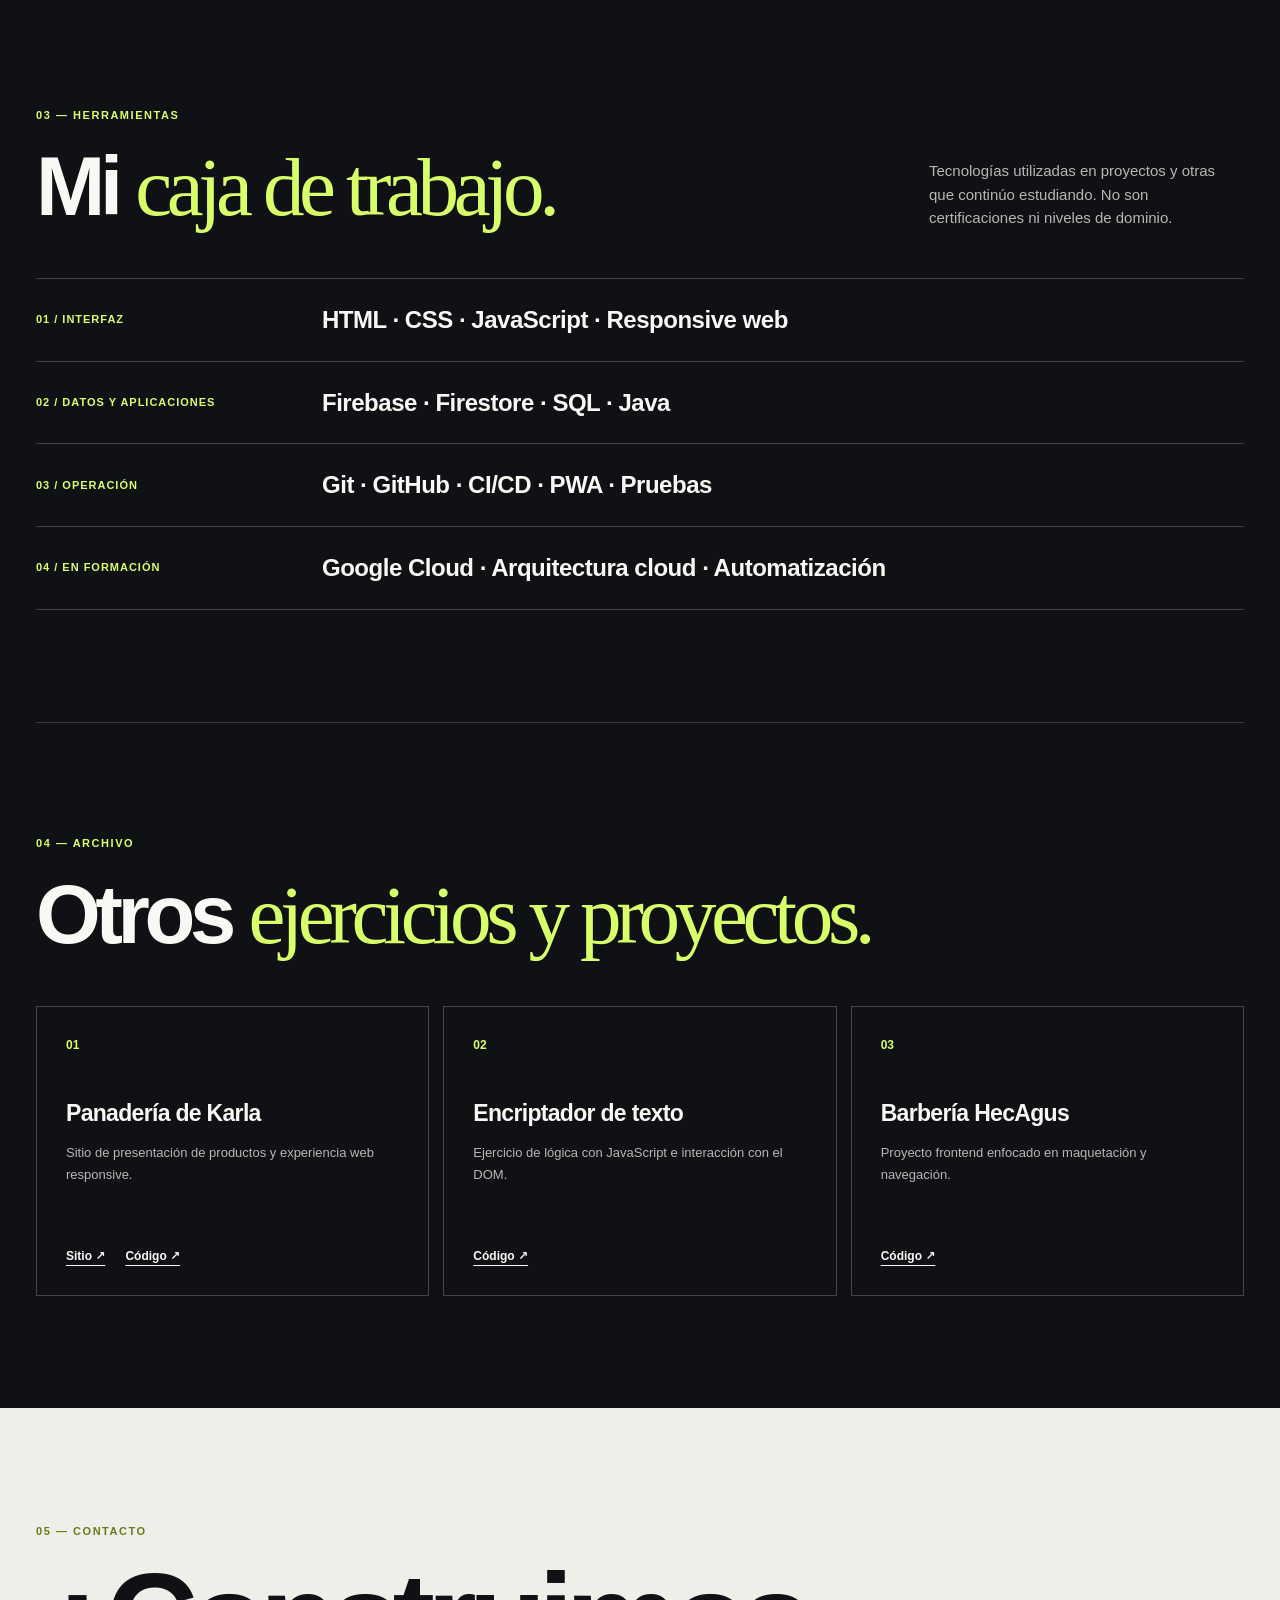
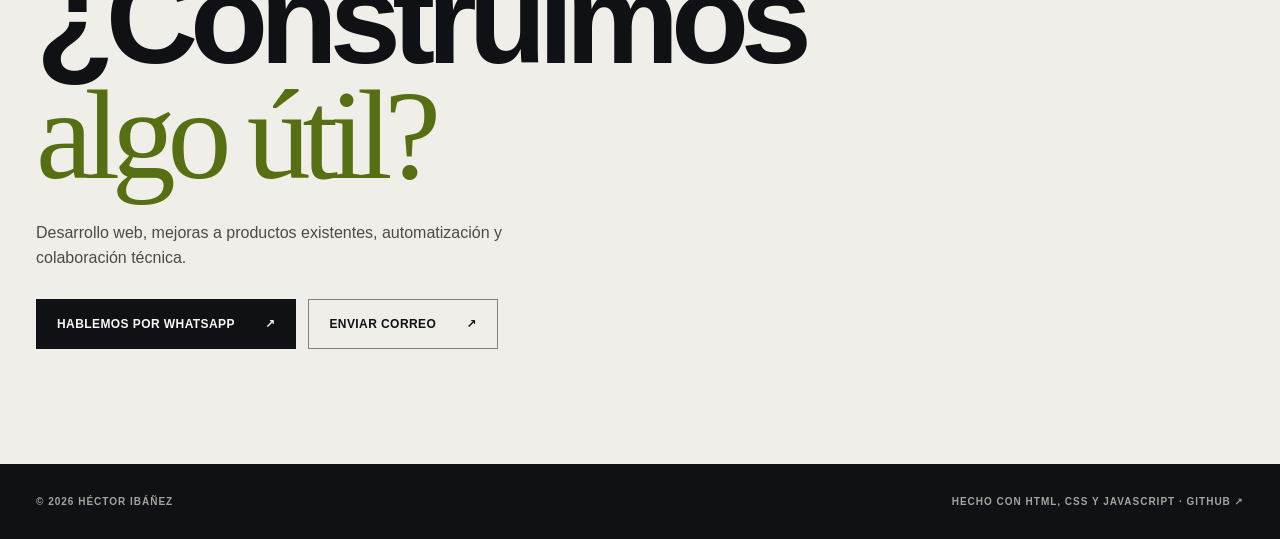
==== commit 1ac8f893: "Enlaza la página de HecAgus Downloader en el portafolio" ====
--- a/index.html
+++ b/index.html
@@ -159,7 +159,10 @@
         <article>
           <h3>HecAgus Downloader</h3>
           <p>Descargador personal de audio y video para enlaces compatibles, con cola de descargas y exportación a la carpeta Descargas de Android.</p>
-          <p class="archive-links private-note">En pruebas privadas</p>
+          <div class="archive-links">
+            <a href="https://hecagus-downloader.vercel.app/" target="_blank" rel="noopener noreferrer" aria-label="Ver HecAgus Downloader">Ver app ↗</a>
+            <span class="private-note">Descarga privada</span>
+          </div>
         </article>
       </div>
     </section>
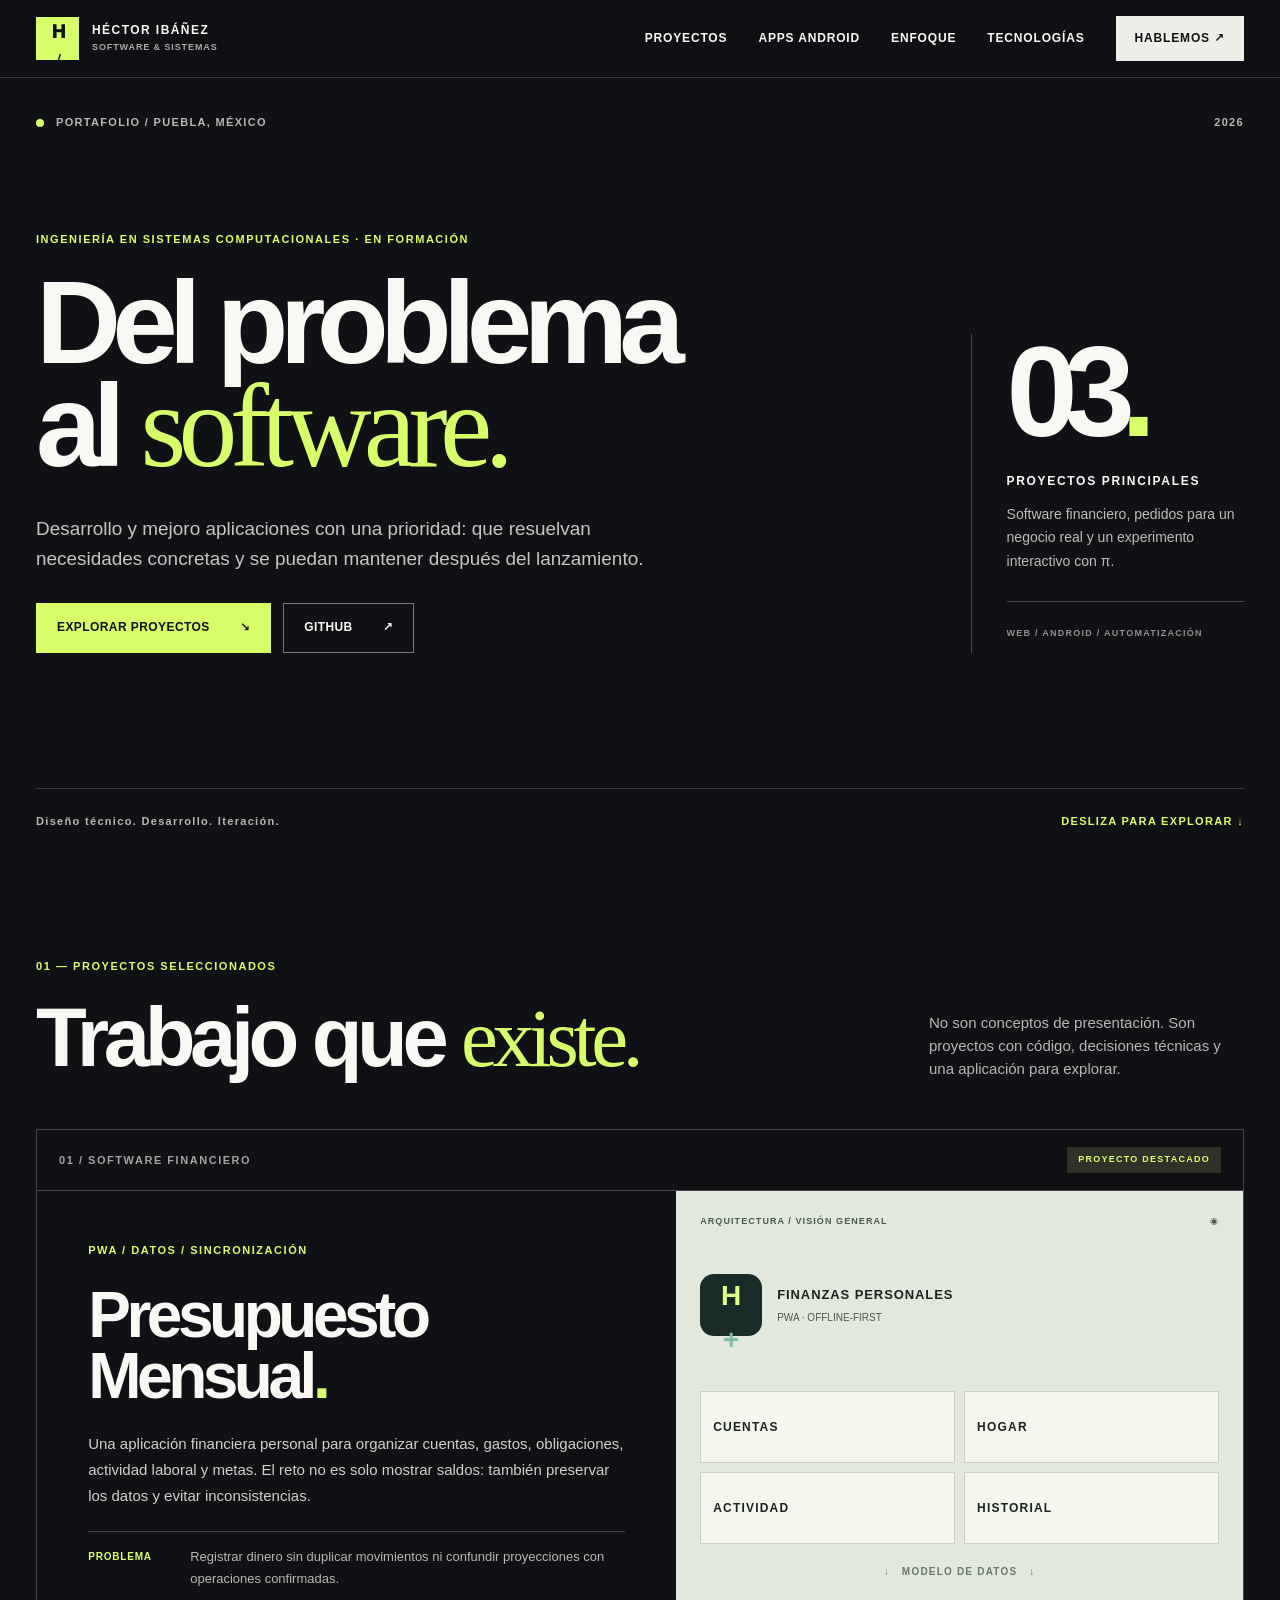
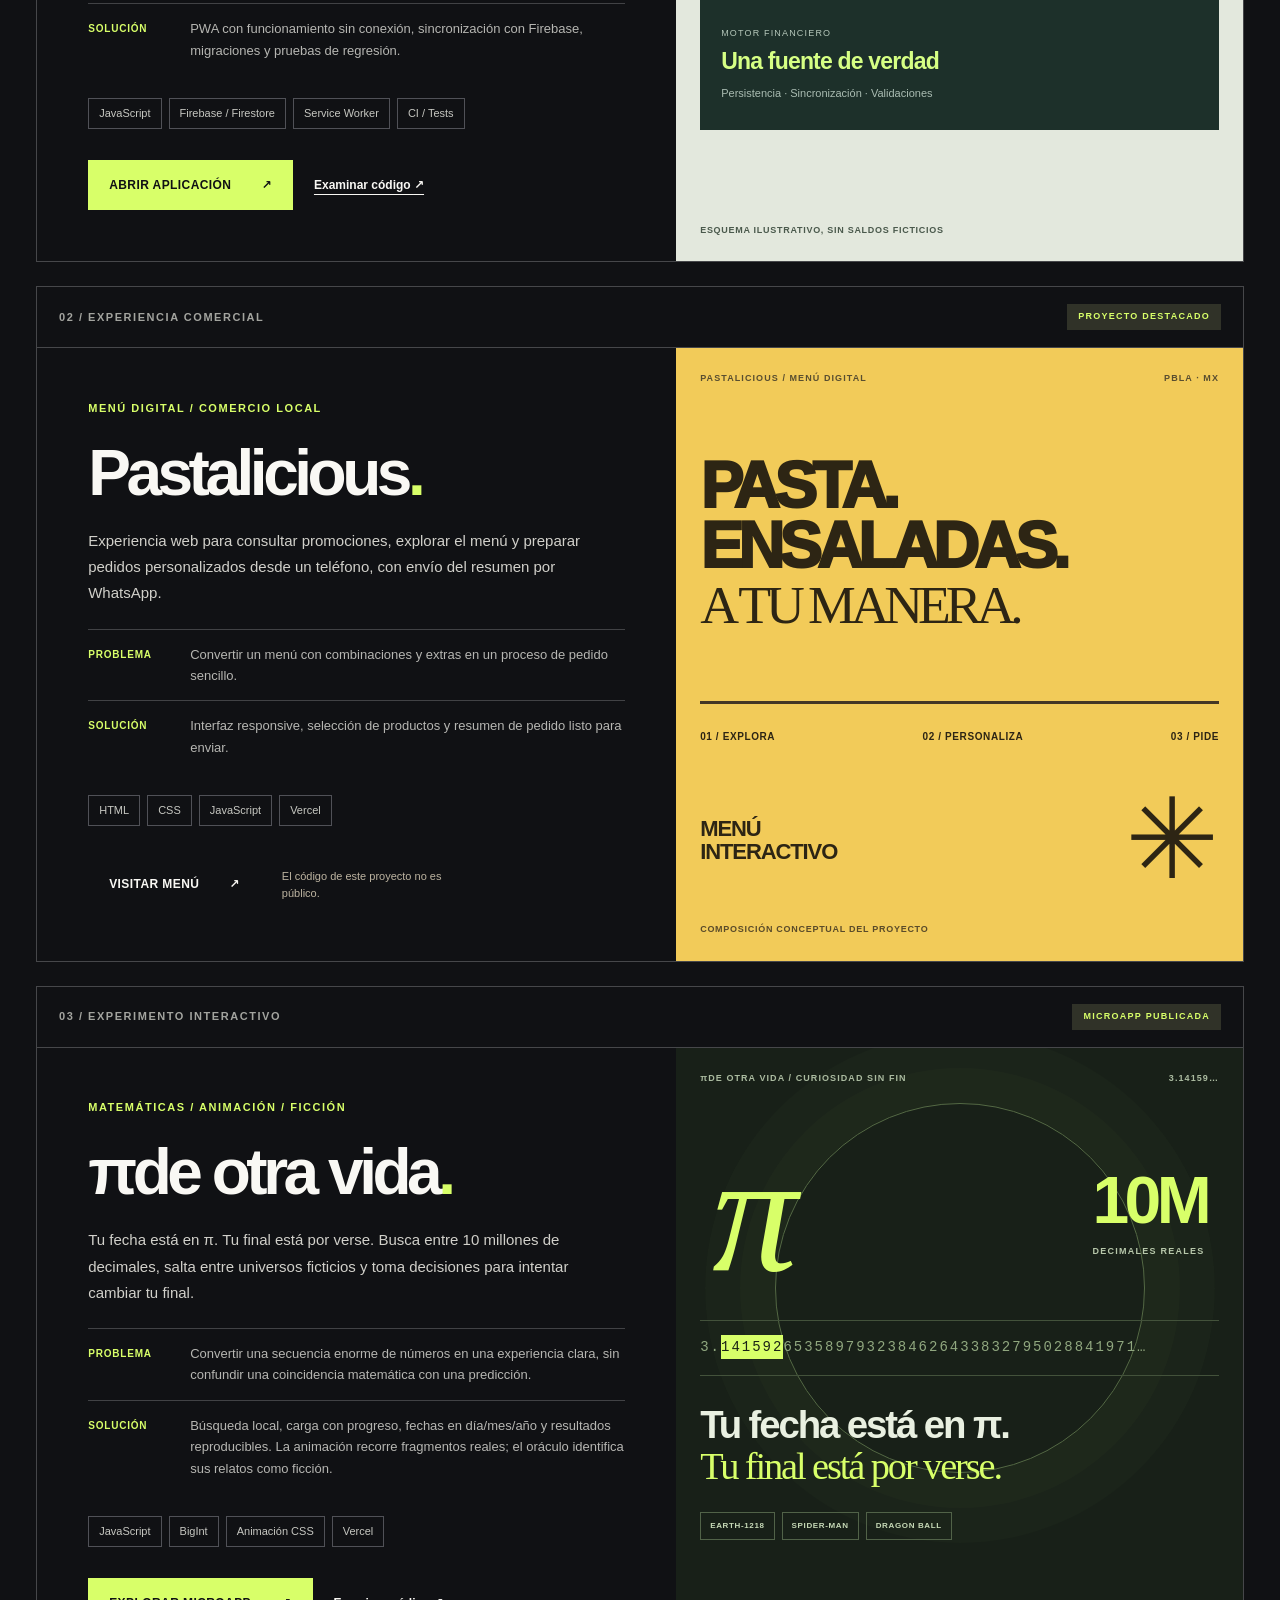
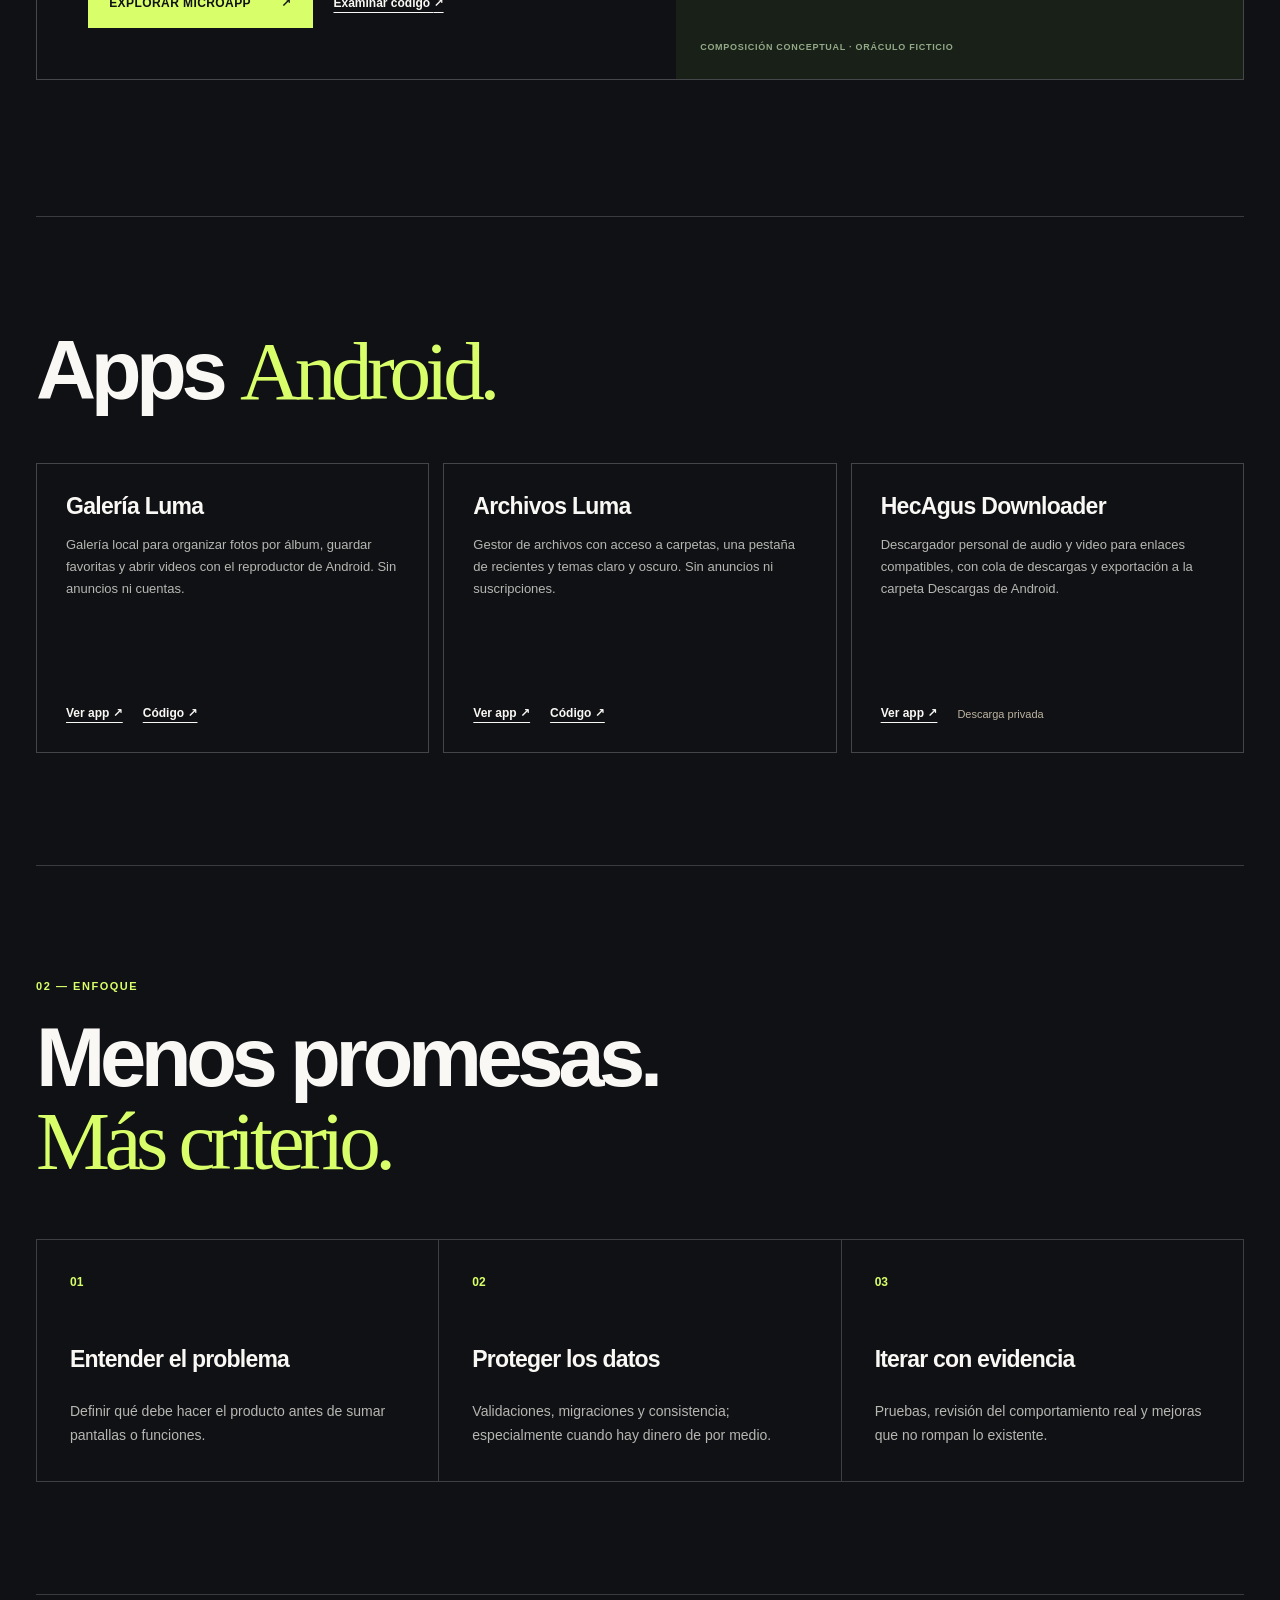
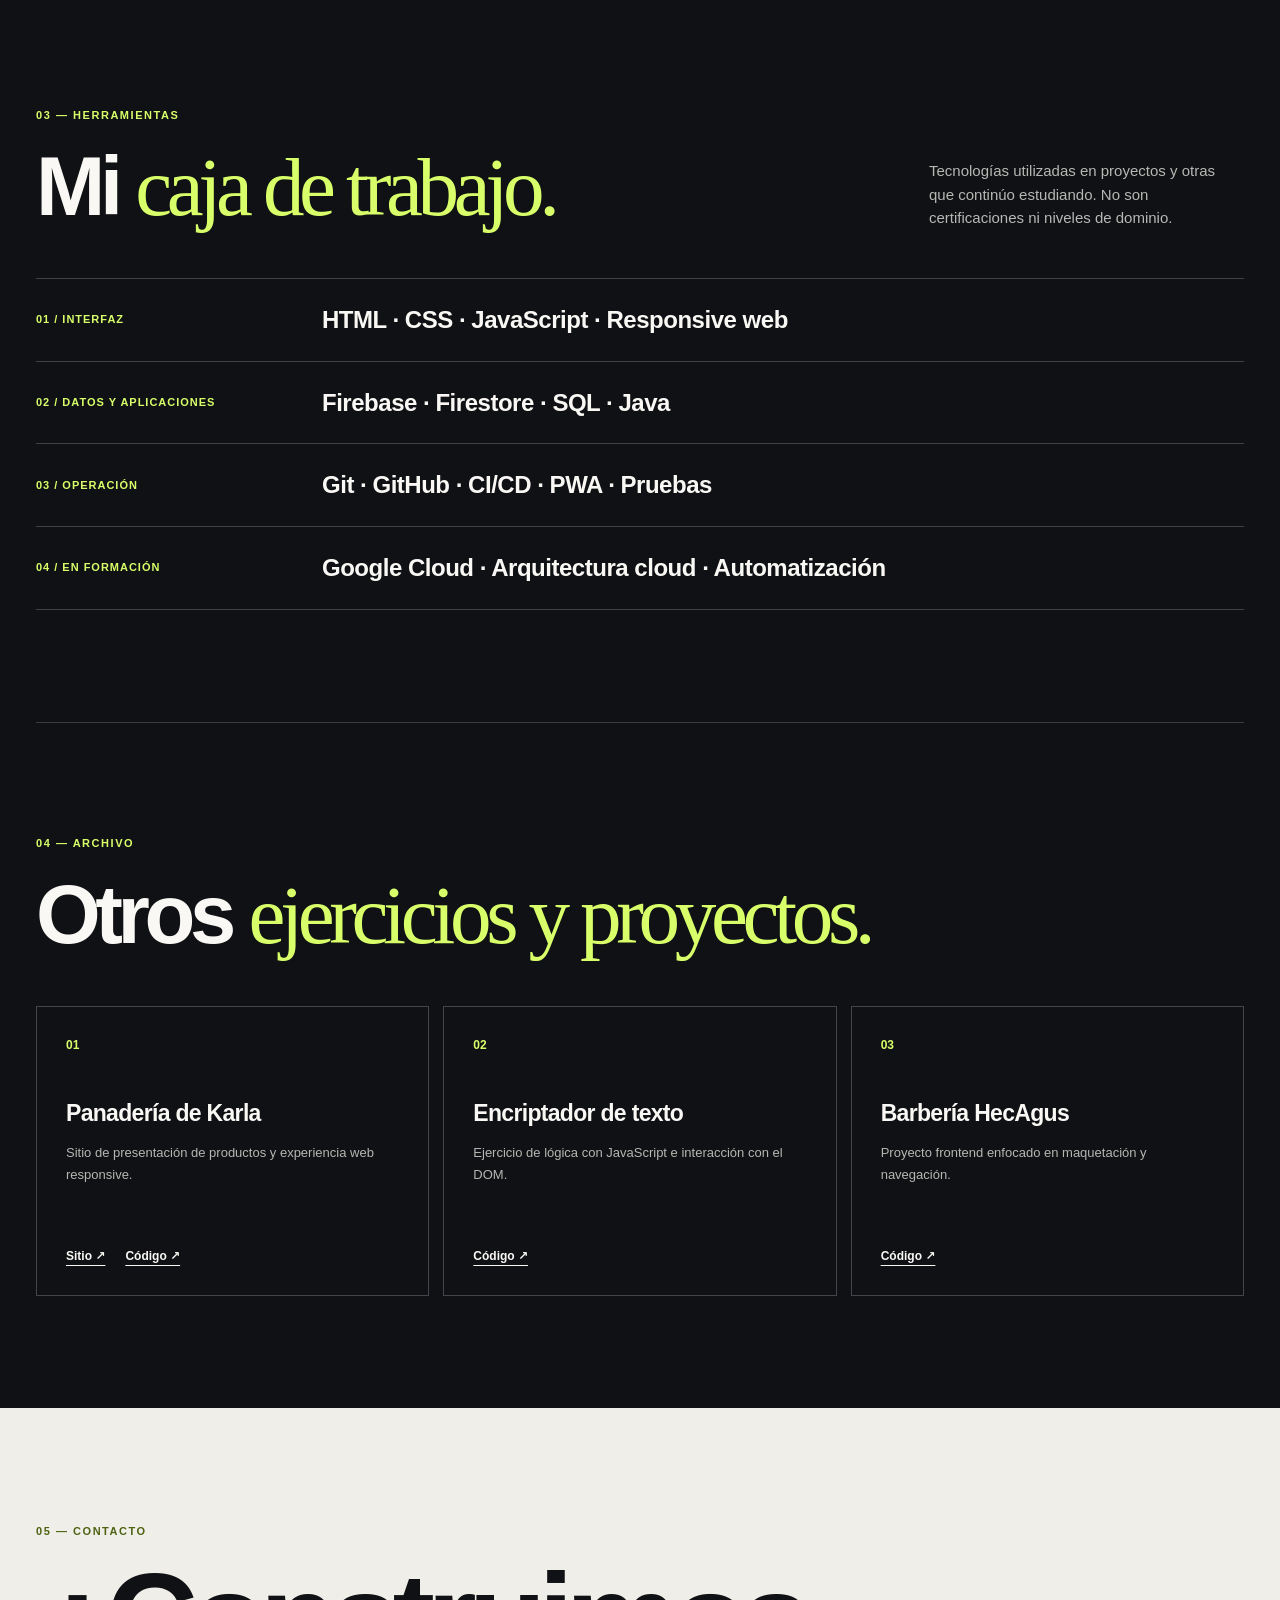
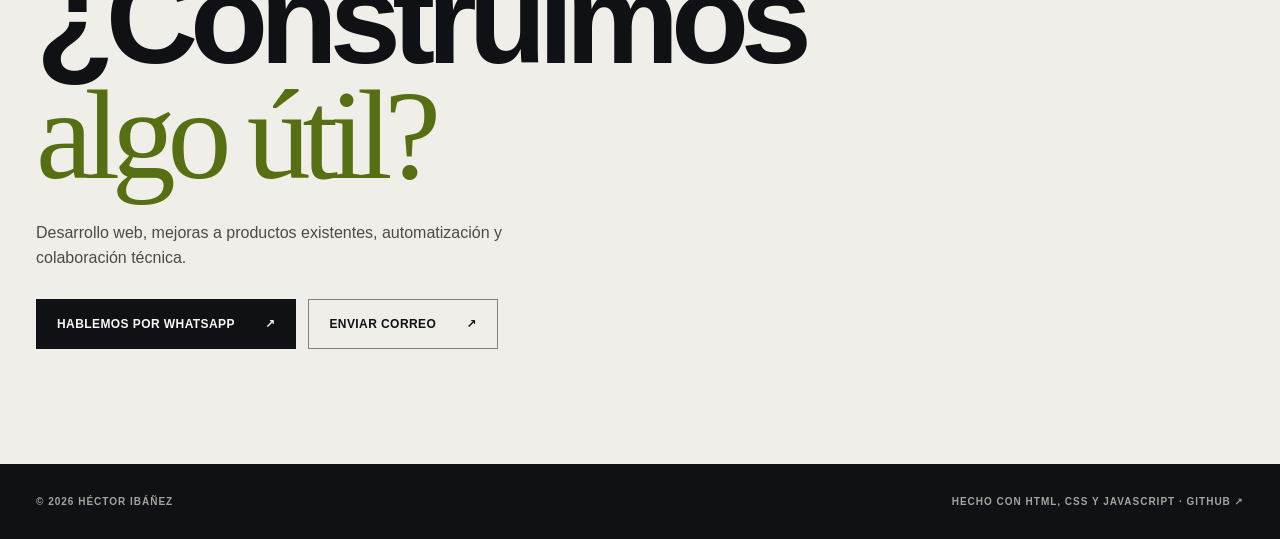
==== commit 5e92af58: "feat(seo): complete Open Graph and Twitter Card metadata" ====
--- a/index.html
+++ b/index.html
@@ -5,11 +5,23 @@
   <meta name="viewport" content="width=device-width, initial-scale=1">
   <meta name="theme-color" content="#101114">
   <meta name="description" content="Portafolio de Héctor Ibáñez. Desarrollo web y aplicaciones Android, entre ellas Presupuesto Mensual, Pastalicious, πde otra vida, Galería Luma, Archivos Luma y HecAgus Downloader.">
+  <link rel="canonical" href="https://portafolio-mu-dun.vercel.app/">
   <meta property="og:type" content="website">
   <meta property="og:locale" content="es_MX">
+  <meta property="og:site_name" content="Héctor Ibáñez | Portafolio">
   <meta property="og:title" content="Héctor Ibáñez — Ingeniería, producto y código">
   <meta property="og:description" content="Proyectos de software de HecAgus, desde finanzas personales y comercio local hasta aplicaciones Android.">
   <meta property="og:url" content="https://portafolio-mu-dun.vercel.app/">
+  <meta property="og:image" content="https://portafolio-mu-dun.vercel.app/img/hecagus.png">
+  <meta property="og:image:type" content="image/png">
+  <meta property="og:image:width" content="1000">
+  <meta property="og:image:height" content="1125">
+  <meta property="og:image:alt" content="Logotipo y presentación de Héctor Ibáñez (HecAgus)">
+  <meta name="twitter:card" content="summary_large_image">
+  <meta name="twitter:title" content="Héctor Ibáñez — Ingeniería, producto y código">
+  <meta name="twitter:description" content="Proyectos de software de HecAgus, desde finanzas personales y comercio local hasta aplicaciones Android.">
+  <meta name="twitter:image" content="https://portafolio-mu-dun.vercel.app/img/hecagus.png">
+  <meta name="twitter:image:alt" content="Logotipo y presentación de Héctor Ibáñez (HecAgus)">
   <meta name="color-scheme" content="dark">
   <title>Héctor Ibáñez | Desarrollo de software y proyectos</title>
   <link rel="icon" href="img/hA.png" type="image/png">
--- a/index.css
+++ b/index.css
@@ -37,7 +37,7 @@
 .button:hover{transform:translateY(-3px)}
 .button-primary{background:var(--accent);color:var(--ink)}
 .button-primary:hover{background:#e6ffad}
-.button-outline{border-color:#57585d;background:transparent;color:var(--white)}
+.button-outline{border-color:#767980;background:transparent;color:var(--white)}
 .button-outline:hover{background:#27292e}
 .button-dark{background:var(--ink);color:var(--white)}
 .button-dark:hover{background:#35322c}
@@ -78,13 +78,13 @@
 .case-art{min-width:0;position:relative;display:flex;flex-direction:column;overflow:hidden;padding:24px}
 .art-topline{display:flex;justify-content:space-between;gap:12px;font-size:9px;letter-spacing:.12em;font-weight:900}
 .finance-art{background:#e3e8dd;color:#1c231e}
-.finance-art .art-topline{color:#64776c}
+.finance-art .art-topline{color:#485a4f}
 .finance-brand{display:flex;align-items:center;gap:15px;margin-top:45px}
 .f-sigil{width:62px;height:62px;border-radius:14px;background:#192b27;color:#e0ff8b;display:grid;place-items:center;font-size:28px;font-weight:900}
 .f-sigil span{color:#7cbba6}
 .finance-brand strong,.finance-brand small{display:block}
 .finance-brand strong{font-size:13px;letter-spacing:.07em}
-.finance-brand small{font-size:10px;margin-top:5px;color:#66746d}
+.finance-brand small{font-size:10px;margin-top:5px;color:#4a594c}
 .finance-nodes{display:grid;grid-template-columns:1fr 1fr;gap:9px;margin-top:55px}
 .finance-nodes div{padding:19px 12px;border:1px solid #c8d1c9;background:#f5f7ef;font-size:12px;font-weight:850;letter-spacing:.1em;min-height:72px;display:flex;align-items:center}
 .finance-arrow{text-align:center;font-size:10px;letter-spacing:.12em;color:#66796c;font-weight:900;padding:20px 0}
@@ -93,7 +93,7 @@
 .finance-core strong{font-size:23px;letter-spacing:-.035em;line-height:1.2;margin-top:7px}
 .finance-core small{font-size:11px;margin-top:10px;color:#aabcb2}
 .art-disclaimer{font-size:9px;letter-spacing:.08em;font-weight:800;margin:auto 0 0;padding-top:27px}
-.finance-art .art-disclaimer{color:#7e8c80}
+.finance-art .art-disclaimer{color:#4a594c}
 .pasta-art{background:#f2cb59;color:#2d2514}
 .pasta-art .art-topline{color:#594e30}
 .pasta-hero{display:flex;flex-direction:column;align-items:flex-start;gap:0;margin-top:71px;font-size:clamp(40px,5vw,77px);line-height:.93;font-weight:1000;letter-spacing:-.08em}
@@ -104,7 +104,7 @@
 .pasta-bottom{display:flex;justify-content:space-between;align-items:center;margin-top:40px}
 .pasta-bottom>span:first-child{font-size:22px;font-weight:900;line-height:1.05;letter-spacing:-.05em}
 .pasta-symbol{font-size:112px;line-height:1}
-.pasta-art .art-disclaimer{color:#695832}
+.pasta-art .art-disclaimer{color:#5a4b2a}
 .pi-art{background:#182018;color:#e9f0e1;isolation:isolate}
 .pi-art::before{content:"";position:absolute;width:370px;height:370px;top:55px;left:50%;transform:translateX(-50%);border:1px solid #546944;border-radius:50%;box-shadow:0 0 0 35px #b4e57b05,0 0 0 70px #b4e57b04;z-index:-1}
 .pi-art .art-topline{color:#abbba0}
@@ -143,7 +143,7 @@
 .archive-links a:hover{color:var(--accent)}
 .archive-grid .private-note{margin-top:auto;margin-bottom:0}
 .contact{background:var(--paper);color:var(--ink);padding-block:115px}
-.contact .eyebrow{color:#647d1c}
+.contact .eyebrow{color:#4d6313}
 .contact h2{font-size:clamp(68px,10vw,140px);line-height:.9}
 .contact h2 em{color:#566f12}
 .contact-inner>p:not(.eyebrow){max-width:510px;color:#4a4a49;margin-top:28px;font-size:16px}
